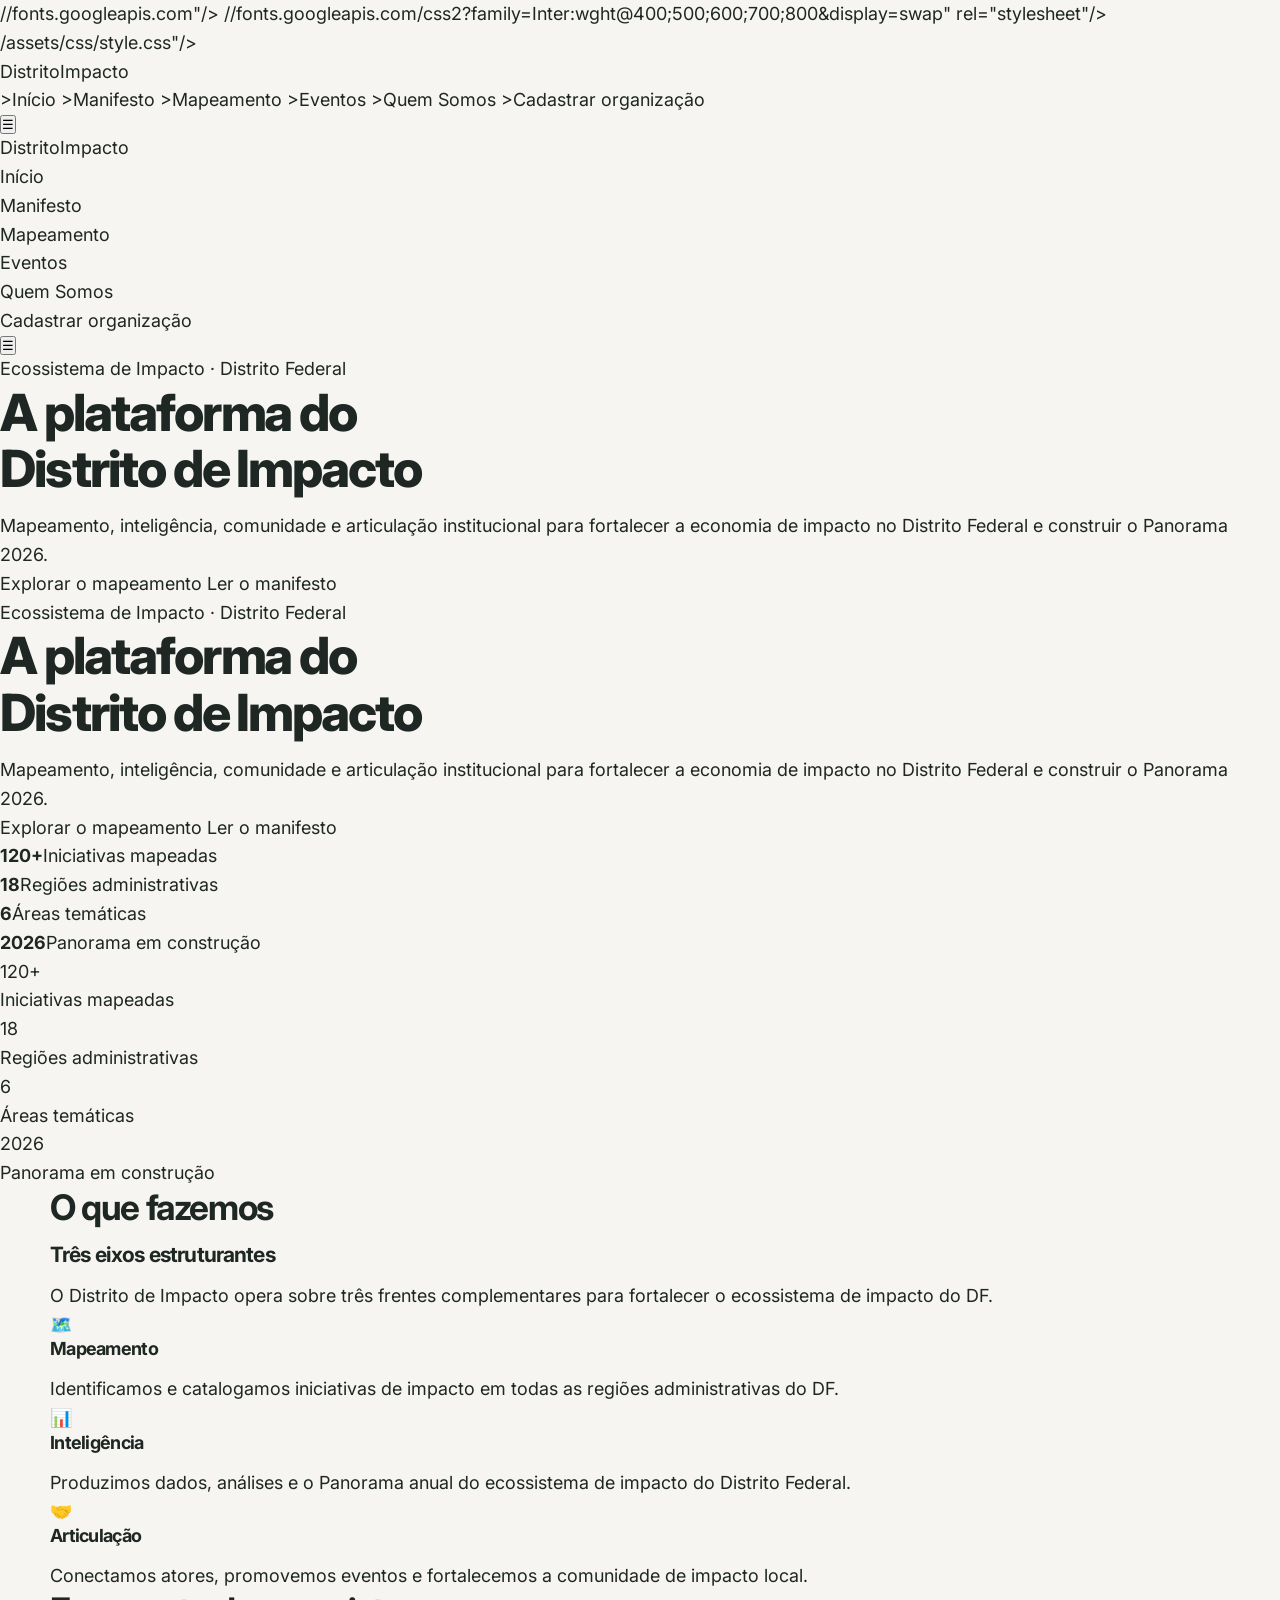
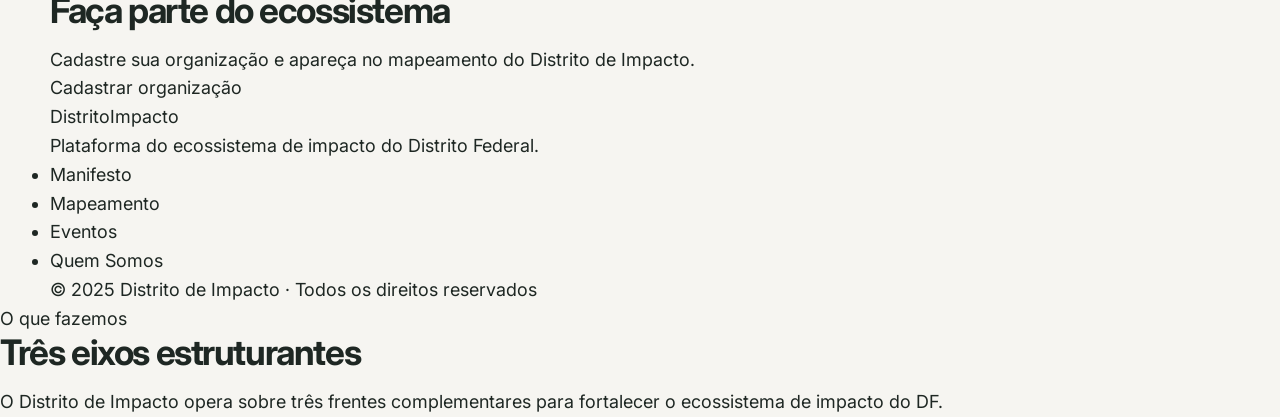
==== index.html @ 0bc85ea1 "Update index.html v2" ====
<meta name="viewport" content="width=device-width, initial-scale=1.0"/>
<title>Distrito de Impacto</title>
<meta name="description" content="Plataforma de articulação, inteligência e mobilização para a economia de impacto no Distrito Federal."/>
  //fonts.googleapis.com"/>
  //fonts.googleapis.com/css2?family=Inter:wght@400;500;600;700;800&display=swap" rel="stylesheet"/>
  /assets/css/style.css"/>
  <link rel="preconnect" href="https://fonts.googleapis.com"/>
  <link rel="preconnect" href="https://fonts.gstatic.com" crossorigin/>
  <link href="https://fonts.googleapis.com/css2?family=Inter:wght@400;500;600;700;800&display=swap" rel="stylesheet"/>
  <link rel="stylesheet" href="assets/css/style.css"/>
</head>
<body>

<nav>
  <a href="/" class="nav-logo">Distrito<span>Impacto</span></a>
  <ul class="nav-links">
    ><a href="/" class="active">Início</a></li>
    ><a href="/manifesto/">Manifesto</a></li>
    ><a href="/mapeamento/">Mapeamento</a></li>
    ><a href="/eventos/">Eventos</a></li>
    ><a href="/quem-somos/">Quem Somos</a></li>
    ><a href="/mapeamento/" class="nav-cta">Cadastrar organização</a></li>
  </ul>
  <button class="nav-menu-btn">☰</button>
</nav>
  <nav>
    <a href="/distrito-impacto-site/" class="nav-logo">Distrito<span>Impacto</span></a>
    <ul class="nav-links">
      <li><a href="/distrito-impacto-site/" class="active">Início</a></li>
      <li><a href="/distrito-impacto-site/manifesto/">Manifesto</a></li>
      <li><a href="/distrito-impacto-site/mapeamento/">Mapeamento</a></li>
      <li><a href="/distrito-impacto-site/eventos/">Eventos</a></li>
      <li><a href="/distrito-impacto-site/quem-somos/">Quem Somos</a></li>
      <li><a href="/distrito-impacto-site/mapeamento/" class="nav-cta">Cadastrar organização</a></li>
    </ul>
    <button class="nav-menu-btn">&#9776;</button>
  </nav>

<section class="hero">
  <div class="hero-inner">
    <span class="hero-tag">Ecossistema de Impacto · Distrito Federal</span>
    <h1>A plataforma do<br/><span>Distrito de Impacto</span></h1>
    <p>Mapeamento, inteligência, comunidade e articulação institucional para fortalecer a economia de impacto no Distrito Federal e construir o Panorama 2026.</p>
    <div class="hero-btns">
      <a href="/mapeamento/" class="btn-primary">Explorar o mapeamento</a>
      <a href="/manifesto/" class="btn-outline">Ler o manifesto</a>
  <section class="hero">
    <div class="hero-inner">
      <span class="hero-tag">Ecossistema de Impacto · Distrito Federal</span>
      <h1>A plataforma do<br/><span>Distrito de Impacto</span></h1>
      <p>Mapeamento, inteligência, comunidade e articulação institucional para fortalecer a economia de impacto no Distrito Federal e construir o Panorama 2026.</p>
      <div class="hero-ctas">
        <a href="/distrito-impacto-site/mapeamento/" class="btn-primary">Explorar o mapeamento</a>
        <a href="/distrito-impacto-site/manifesto/" class="btn-secondary">Ler o manifesto</a>
      </div>
      <div class="hero-stats">
        <div class="stat"><strong>120+</strong><span>Iniciativas mapeadas</span></div>
        <div class="stat"><strong>18</strong><span>Regiões administrativas</span></div>
        <div class="stat"><strong>6</strong><span>Áreas temáticas</span></div>
        <div class="stat"><strong>2026</strong><span>Panorama em construção</span></div>
      </div>
</div>
  </div>
</section>
  </section>

<div class="stats">
  <div class="stat-item">
    <div class="stat-num">120+</div>
    <div class="stat-label">Iniciativas mapeadas</div>
  </div>
  <div class="stat-item">
    <div class="stat-num">18</div>
    <div class="stat-label">Regiões administrativas</div>
  </div>
  <div class="stat-item">
    <div class="stat-num">6</div>
    <div class="stat-label">Áreas temáticas</div>
  </div>
  <div class="stat-item">
    <div class="stat-num">2026</div>
    <div class="stat-label">Panorama em construção</div>
  </div>
</div>
  <section class="sobre">
    <div class="container">
      <h2>O que fazemos</h2>
      <h3>Três eixos estruturantes</h3>
      <p>O Distrito de Impacto opera sobre três frentes complementares para fortalecer o ecossistema de impacto do DF.</p>
      <div class="cards">
        <div class="card">
          <div class="card-icon">🗺️</div>
          <h4>Mapeamento</h4>
          <p>Identificamos e catalogamos iniciativas de impacto em todas as regiões administrativas do DF.</p>
        </div>
        <div class="card">
          <div class="card-icon">📊</div>
          <h4>Inteligência</h4>
          <p>Produzimos dados, análises e o Panorama anual do ecossistema de impacto do Distrito Federal.</p>
        </div>
        <div class="card">
          <div class="card-icon">🤝</div>
          <h4>Articulação</h4>
          <p>Conectamos atores, promovemos eventos e fortalecemos a comunidade de impacto local.</p>
        </div>
      </div>
    </div>
  </section>

  <section class="cta-section">
    <div class="container">
      <h2>Faça parte do ecossistema</h2>
      <p>Cadastre sua organização e apareça no mapeamento do Distrito de Impacto.</p>
      <a href="/distrito-impacto-site/mapeamento/" class="btn-primary">Cadastrar organização</a>
    </div>
  </section>

  <footer>
    <div class="container">
      <div class="footer-logo">Distrito<span>Impacto</span></div>
      <p>Plataforma do ecossistema de impacto do Distrito Federal.</p>
      <ul class="footer-links">
        <li><a href="/distrito-impacto-site/manifesto/">Manifesto</a></li>
        <li><a href="/distrito-impacto-site/mapeamento/">Mapeamento</a></li>
        <li><a href="/distrito-impacto-site/eventos/">Eventos</a></li>
        <li><a href="/distrito-impacto-site/quem-somos/">Quem Somos</a></li>
      </ul>
      <p class="footer-copy">&copy; 2025 Distrito de Impacto · Todos os direitos reservados</p>
    </div>
  </footer>

<section style="background: var(--cinza-claro);">
  <div class="section-header">
    <div class="section-tag">O que fazemos</div>
    <h2 class="section-title">Três eixos estruturantes</h2>
    <p class="section-desc">O Distrito de Impacto opera sobre três frentes complementares para fortalecer o ecossistema de impacto do DF.</p>
  </div>
  <div class="eixos-grid">
    <div class="eixo-card">
  <script src="assets/js/main.js"></script>
</body>
</html>
---- assets/css/style.css ----
/* ============================================
   DISTRITO DE IMPACTO - CSS GLOBAL REVISADO
   Foco em UX, Responsividade e Design Robusto
   ============================================ */

:root {
  /* Escala Tipográfica (Fluida) */
  --text-xs: clamp(0.75rem, 0.7rem + 0.25vw, 0.875rem);
  --text-sm: clamp(0.875rem, 0.8rem + 0.35vw, 1rem);
  --text-base: clamp(1rem, 0.95rem + 0.25vw, 1.125rem);
  --text-lg: clamp(1.125rem, 1rem + 0.75vw, 1.5rem);
  --text-xl: clamp(1.5rem, 1.2rem + 1.25vw, 2.25rem);
  --text-2xl: clamp(2rem, 1.2rem + 2.5vw, 3.5rem);

  /* Bordas e Sombras */
  --radius-sm: .5rem;
  --radius-lg: 1rem;
  --radius-xl: 1.35rem;
  --radius-full: 999px;
  --shadow-sm: 0 8px 24px rgba(18,31,24,0.06);
  --shadow-md: 0 18px 54px rgba(18,31,24,0.10);

  /* Cores (Modo Claro) */
  --color-bg: #f6f5f1;
  --color-surface: #ffffff;
  --color-surface-2: #eef2ef;
  --color-border: #d9ddd8;
  --color-text: #1e2723;
  --color-text-muted: #61716a;
  --color-primary: #0d7a67;
  --color-primary-hover: #085a4d;
  --color-primary-soft: #d6ede6;
  --color-secondary: #173f69;
  --color-secondary-soft: #dce7f4;

  /* Aliases para compatibilidade legada */
  --verde: var(--color-primary);
  --verde-claro: var(--color-primary-soft);
  --branco: var(--color-surface);
  --preto: var(--color-text);
  --fonte: 'Inter', sans-serif;
}

[data-theme="dark"] {
  --color-bg: #121715;
  --color-surface: #171d1a;
  --color-surface-2: #1e2622;
  --color-border: #2f3934;
  --color-text: #eef4f0;
  --color-text-muted: #b5c1bb;
  --color-primary: #57c0aa;
  --color-primary-hover: #7fd5c4;
  --color-primary-soft: #1d302b;
  --color-secondary: #8cb4e3;
  --color-secondary-soft: #1a2740;
  --shadow-sm: 0 8px 24px rgba(0,0,0,0.24);
  --shadow-md: 0 18px 54px rgba(0,0,0,0.36);
}

/* Reset Base */
* { box-sizing: border-box; margin: 0; padding: 0; }
html { scroll-behavior: smooth; -webkit-text-size-adjust: 100%; }
body { min-height: 100vh; font-family: var(--fonte); font-size: var(--text-base); line-height: 1.6; background: var(--color-bg); color: var(--color-text); overflow-x: hidden; }

/* Layout */
.container { width: min(calc(100% - 2rem), 1180px); margin: 0 auto; }
img, video { max-width: 100%; height: auto; display: block; }
a { color: inherit; text-decoration: none; transition: 0.2s; }

/* Typography */
h1, h2, h3, h4 { letter-spacing: -0.04em; line-height: 1.1; margin-bottom: 1rem; }
h1 { font-size: var(--text-2xl); font-weight: 800; }
h2 { font-size: var(--text-xl); font-weight: 700; }

/* Components */
.btn, .ghost, .toggle { 
  display: inline-flex; align-items: center; justify-content: center;
  min-height: 44px; padding: 0.8rem 1.5rem; border-radius: var(--radius-full);
  font-weight: 600; cursor: pointer; border: 1px solid var(--color-border);
  transition: all 0.2s cubic-bezier(0.4, 0, 0.2, 1);
}
.btn { background: var(--color-primary); color: white; border-color: transparent; }
.btn:hover { background: var(--color-primary-hover); transform: translateY(-1px); box-shadow: var(--shadow-sm); }
.ghost { background: var(--color-surface); }
.ghost:hover { background: var(--color-surface-2); border-color: var(--color-primary); }

/* Form Elements */
input, select, textarea { 
  width: 100%; padding: 0.8rem 1rem; border-radius: var(--radius-sm);
  border: 1px solid var(--color-border); background: var(--color-surface);
  font-size: var(--text-sm); transition: 0.2s;
}
input:focus, select:focus, textarea:focus { 
  outline: none; border-color: var(--color-primary); 
  box-shadow: 0 0 0 3px var(--color-primary-soft);
}

/* Utils */
.section { padding: clamp(3rem, 8vw, 6rem) 0; }
.grid { display: grid; gap: 1.5rem; }

/* Responsive */
@media (max-width: 768px) {
  :root { --text-2xl: 2.25rem; --text-xl: 1.75rem; }
  .btn, .ghost { width: 100%; }
}
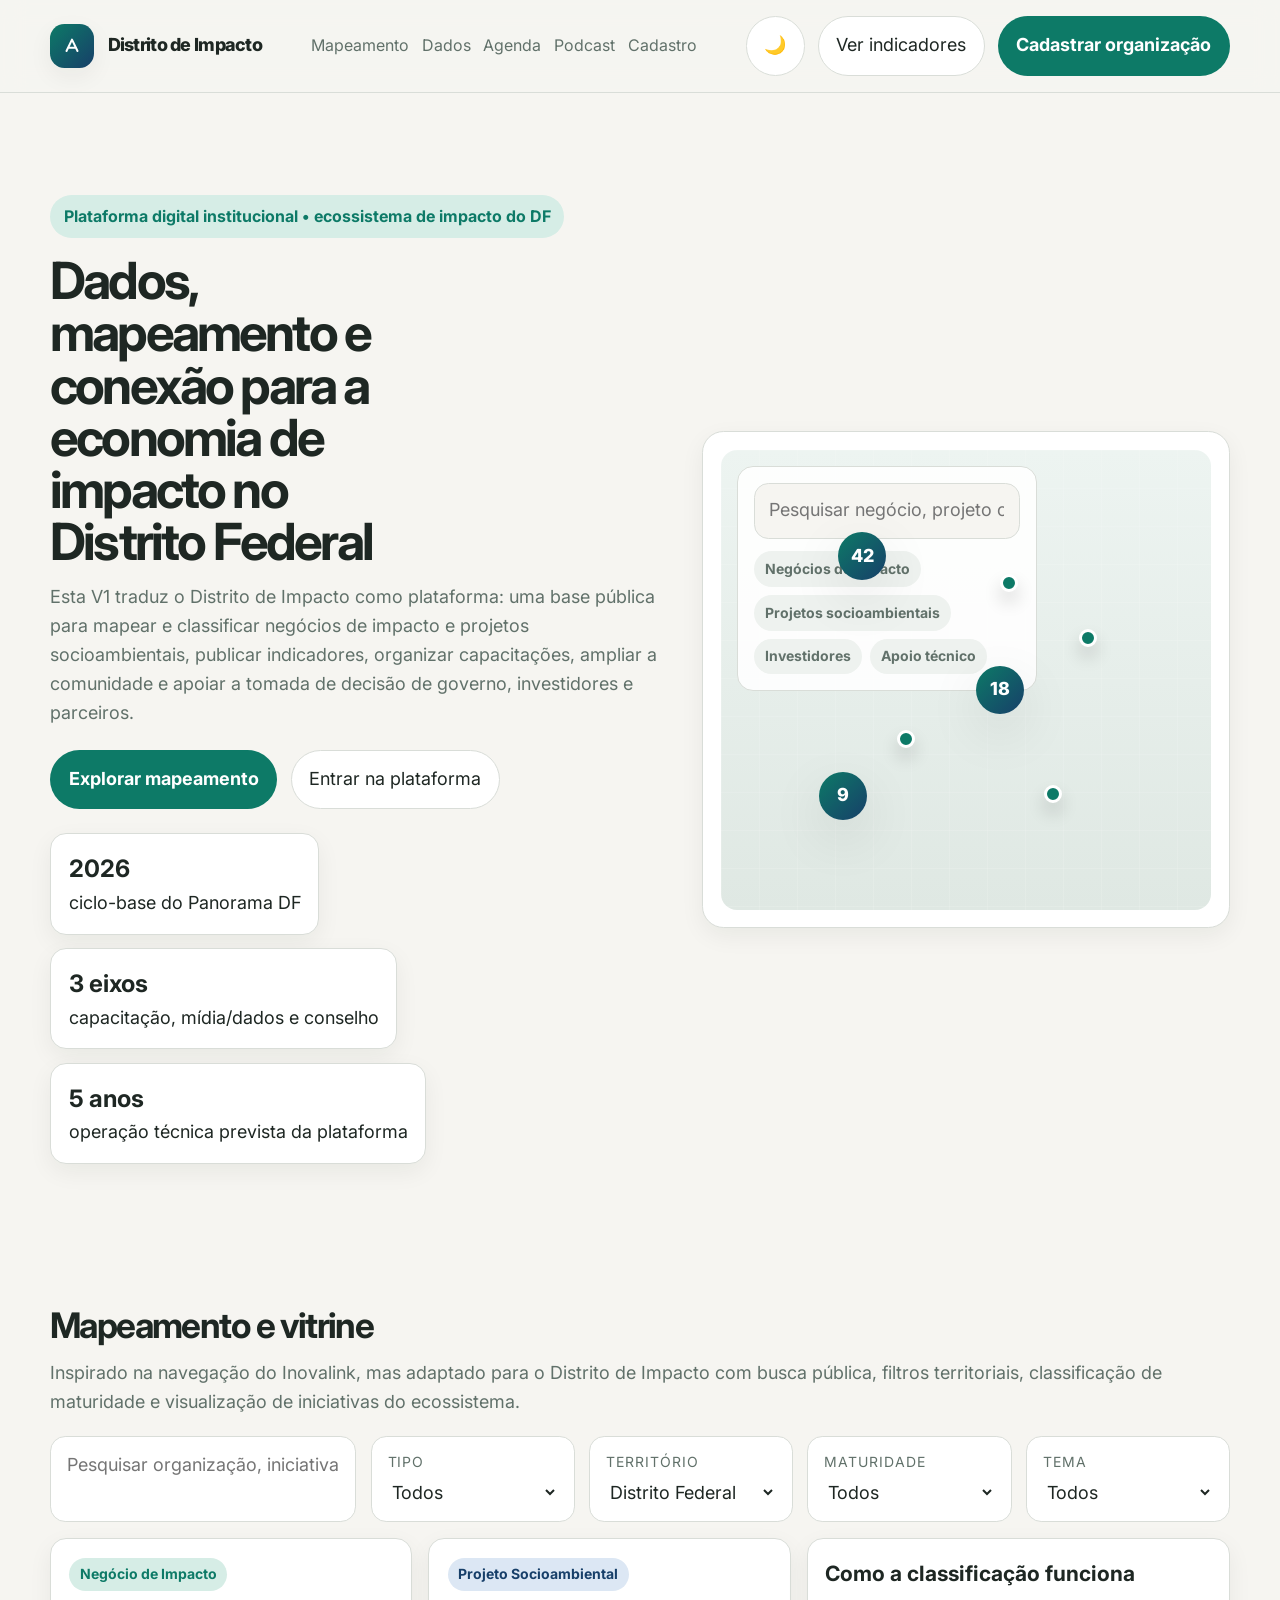
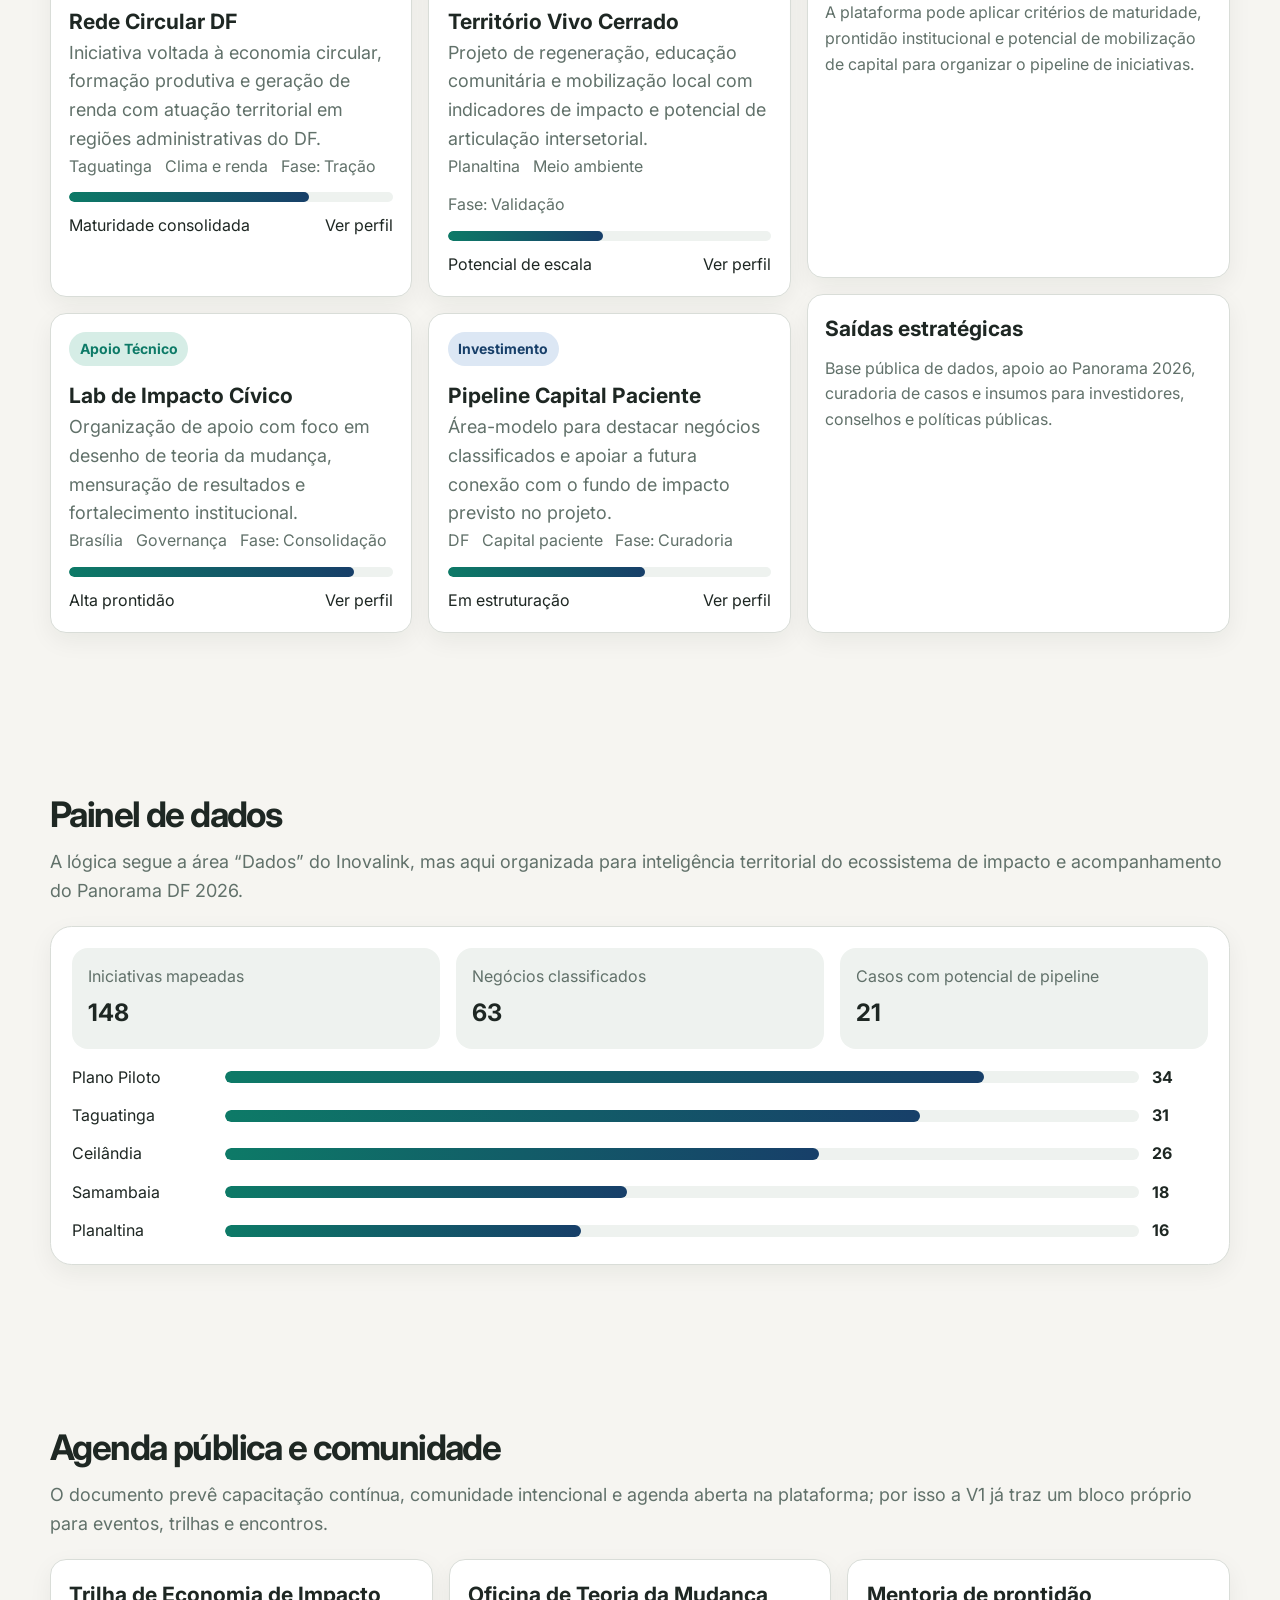
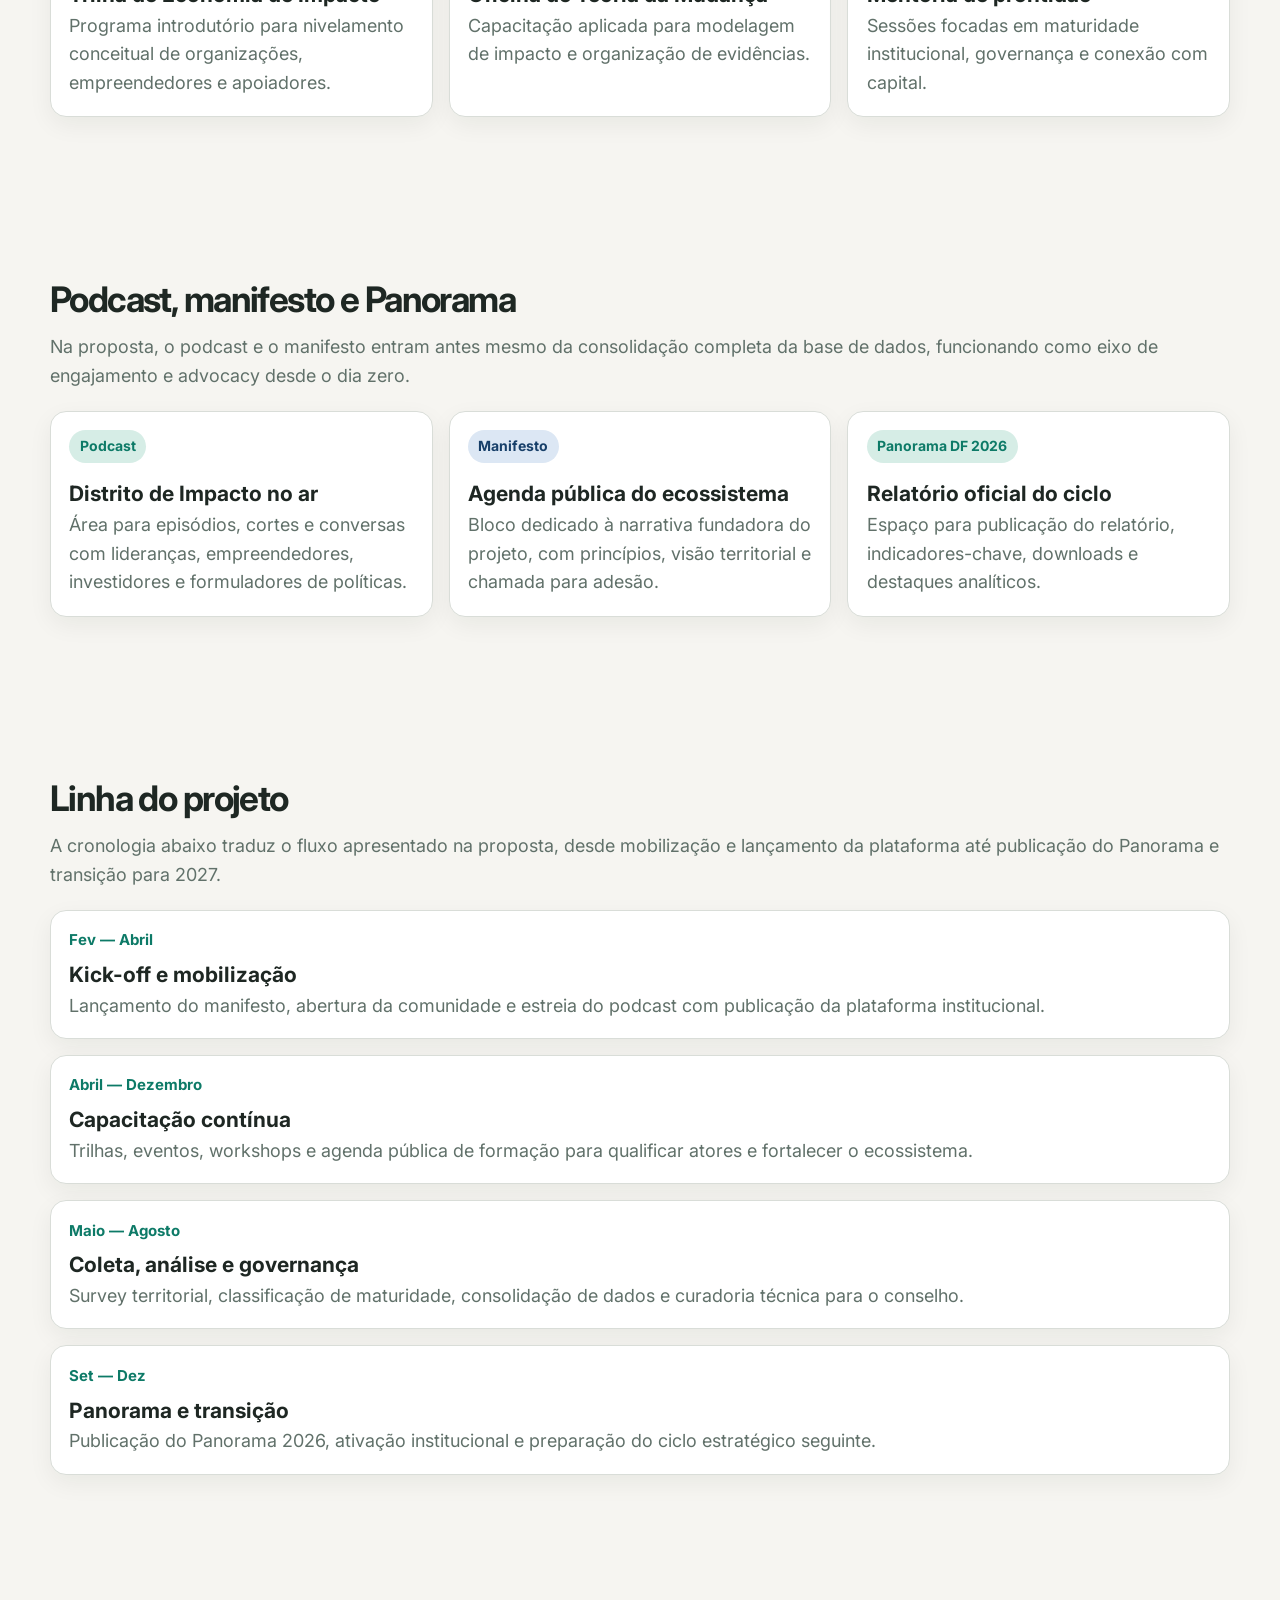
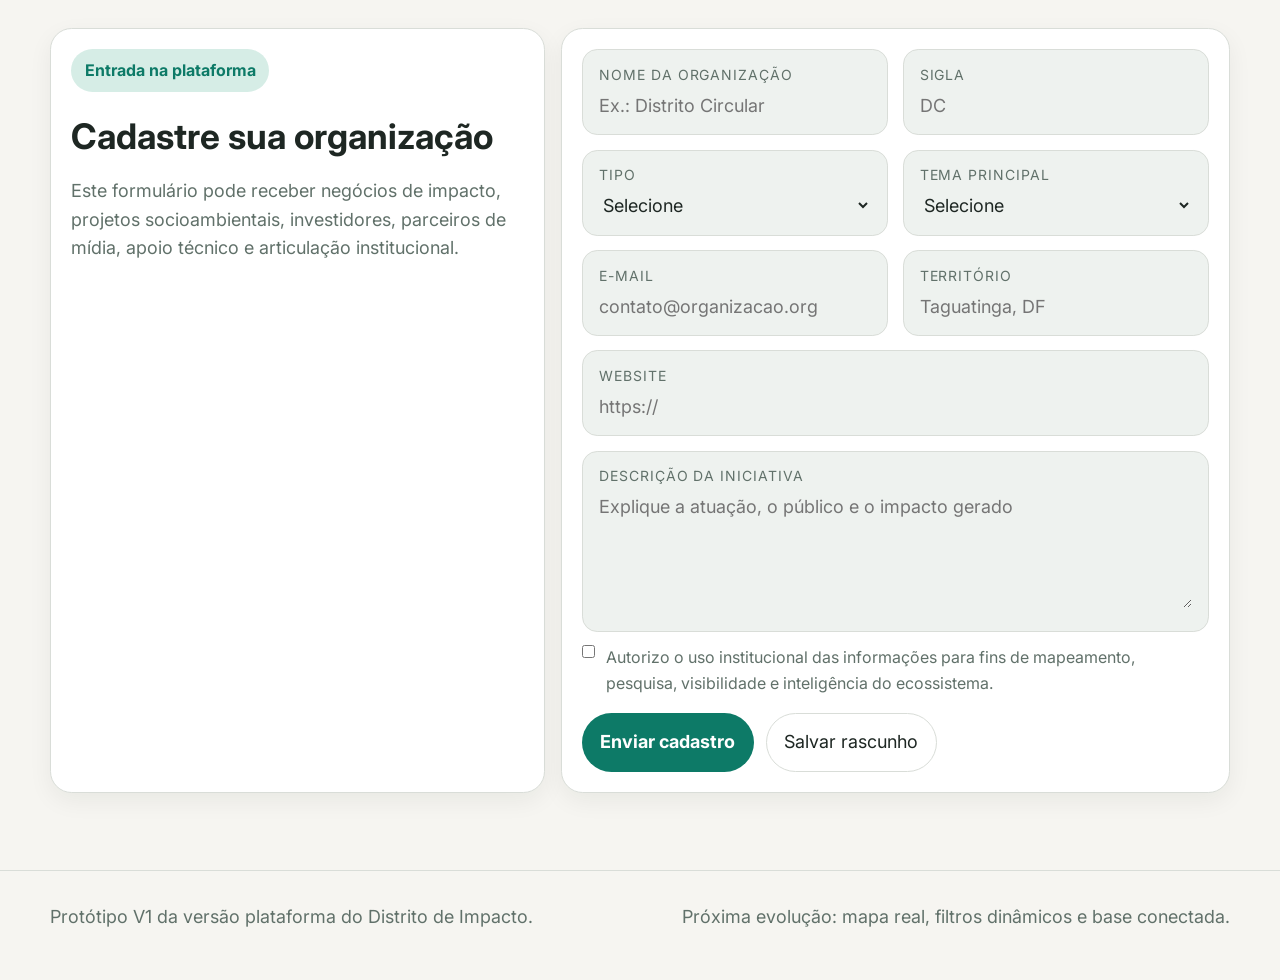
==== commit def172e3: "Restaurar design original (index.html)Update index.html" ====
--- a/index.html
+++ b/index.html
@@ -1,142 +1,28 @@
-<meta name="viewport" content="width=device-width, initial-scale=1.0"/>
-<title>Distrito de Impacto</title>
-<meta name="description" content="Plataforma de articulação, inteligência e mobilização para a economia de impacto no Distrito Federal."/>
-  //fonts.googleapis.com"/>
-  //fonts.googleapis.com/css2?family=Inter:wght@400;500;600;700;800&display=swap" rel="stylesheet"/>
-  /assets/css/style.css"/>
-  <link rel="preconnect" href="https://fonts.googleapis.com"/>
-  <link rel="preconnect" href="https://fonts.gstatic.com" crossorigin/>
-  <link href="https://fonts.googleapis.com/css2?family=Inter:wght@400;500;600;700;800&display=swap" rel="stylesheet"/>
-  <link rel="stylesheet" href="assets/css/style.css"/>
+<!DOCTYPE html>
+<html lang="pt-BR" data-theme="light">
+<head>
+  <meta charset="UTF-8" />
+  <meta name="viewport" content="width=device-width, initial-scale=1.0" />
+  <title>Distrito de Impacto — Plataforma</title>
+  <meta name="description" content="Plataforma digital do Distrito de Impacto para mapear, classificar e conectar negócios de impacto e projetos socioambientais do Distrito Federal." />
+  <link rel="preconnect" href="https://fonts.googleapis.com">
+  <link rel="preconnect" href="https://fonts.gstatic.com" crossorigin>
+  <link href="https://fonts.googleapis.com/css2?family=Inter:wght@400;500;600;700;800&display=swap" rel="stylesheet">
+  <style> :root { --text-xs: clamp(0.75rem, 0.7rem + 0.25vw, 0.875rem); --text-sm: clamp(0.875rem, 0.8rem + 0.35vw, 1rem); --text-base: clamp(1rem, 0.95rem + 0.25vw, 1.125rem); --text-lg: clamp(1.125rem, 1rem + 0.75vw, 1.5rem); --text-xl: clamp(1.5rem, 1.2rem + 1.25vw, 2.25rem); --text-2xl: clamp(2rem, 1.2rem + 2.5vw, 3.5rem); --radius-sm: .5rem; --radius-lg: 1rem; --radius-xl: 1.35rem; --radius-full: 999px; --color-bg: #f6f5f1; --color-surface: #ffffff; --color-surface-2: #eef2ef; --color-border: #d9ddd8; --color-text: #1e2723; --color-text-muted: #61716a; --color-primary: #0d7a67; --color-primary-hover: #085a4d; --color-primary-soft: #d6ede6; --color-secondary: #173f69; --color-secondary-soft: #dce7f4; --shadow-sm: 0 8px 24px rgba(18,31,24,0.06); --shadow-md: 0 18px 54px rgba(18,31,24,0.10); --content: 1180px; } [data-theme="dark"] { --color-bg: #121715; --color-surface: #171d1a; --color-surface-2: #1e2622; --color-border: #2f3934; --color-text: #eef4f0; --color-text-muted: #b5c1bb; --color-primary: #57c0aa; --color-primary-hover: #7fd5c4; --color-primary-soft: #1d302b; --color-secondary: #8cb4e3; --color-secondary-soft: #1a2740; --shadow-sm: 0 8px 24px rgba(0,0,0,0.24); --shadow-md: 0 18px 54px rgba(0,0,0,0.36); } * { box-sizing: border-box; margin: 0; padding: 0; } html { scroll-behavior: smooth; } body { min-height: 100vh; font-family: 'Inter', sans-serif; font-size: var(--text-base); line-height: 1.6; background: var(--color-bg); color: var(--color-text); } a { color: inherit; text-decoration: none; } button, input, select, textarea { font: inherit; color: inherit; } .container { width: min(calc(100% - 2rem), var(--content)); margin: 0 auto; } .skip-link { position:absolute; left:-9999px; top:0; } .skip-link:focus { left:1rem; top:1rem; z-index:1000; background:var(--color-surface); border:1px solid var(--color-border); border-radius:var(--radius-sm); padding:.75rem 1rem; } header { position:sticky; top:0; z-index:100; border-bottom:1px solid var(--color-border); backdrop-filter: blur(12px); background: color-mix(in srgb, var(--color-bg) 90%, transparent); } .nav { display:flex; align-items:center; justify-content:space-between; gap:1rem; padding:1rem 0; } .brand { display:flex; align-items:center; gap:.85rem; font-weight:800; letter-spacing:-0.04em; } .brand-mark { width:2.75rem; height:2.75rem; border-radius:.9rem; background:linear-gradient(135deg,var(--color-primary),var(--color-secondary)); display:grid; place-items:center; color:#fff; box-shadow:var(--shadow-sm); } .nav-links, .nav-actions { display:flex; align-items:center; gap:.8rem; } .nav-links a { color:var(--color-text-muted); font-size:var(--text-sm); } .btn, .ghost, .toggle { border:1px solid var(--color-border); min-height:44px; padding:.9rem 1.1rem; border-radius:var(--radius-full); cursor:pointer; } .btn { background:var(--color-primary); color:white; border-color:transparent; font-weight:700; } .ghost, .toggle { background:var(--color-surface); } .hero { padding: clamp(4rem, 8vw, 7rem) 0 3.5rem; } .hero-grid { display:grid; grid-template-columns: 1.08fr .92fr; gap:2rem; align-items:center; } .pill { display:inline-flex; align-items:center; gap:.5rem; background:var(--color-primary-soft); color:var(--color-primary); padding:.55rem .85rem; border-radius:999px; font-size:var(--text-sm); font-weight:700; margin-bottom:1rem; } h1 { font-size:var(--text-2xl); line-height:1.02; letter-spacing:-0.055em; max-width:12ch; margin-bottom:1rem; } .lead { color:var(--color-text-muted); max-width:62ch; margin-bottom:1.4rem; } .hero-actions, .stat-row { display:flex; flex-wrap:wrap; gap:.85rem; } .stat-row { margin-top:1.5rem; } .stat, .hero-panel, .panel, .card, .timeline-item { background:var(--color-surface); border:1px solid var(--color-border); box-shadow:var(--shadow-sm); } .stat { border-radius:var(--radius-lg); padding:1rem 1.1rem; min-width:150px; } .stat strong { display:block; font-size:var(--text-lg); } .hero-panel { border-radius:var(--radius-xl); padding:1.1rem; } .map-shell { min-height:460px; border-radius:1rem; overflow:hidden; position:relative; background: linear-gradient(180deg, #edf4f1, #dfe8e3); } [data-theme="dark"] .map-shell { background: linear-gradient(180deg, #1b221f, #131816); } .map-grid { position:absolute; inset:0; background-image: linear-gradient(rgba(255,255,255,.35) 1px, transparent 1px), linear-gradient(90deg, rgba(255,255,255,.35) 1px, transparent 1px); background-size:38px 38px; opacity:.38; } .map-sidebar { position:absolute; top:1rem; left:1rem; width:min(300px, calc(100% - 2rem)); background:color-mix(in srgb, var(--color-surface) 90%, transparent); border:1px solid var(--color-border); border-radius:1rem; padding:1rem; } .mini-input { width:100%; border:1px solid var(--color-border); background:var(--color-bg); padding:.8rem .9rem; border-radius:.9rem; margin-bottom:.75rem; } .filter-chip-row { display:flex; flex-wrap:wrap; gap:.5rem; } .chip { padding:.42rem .7rem; border-radius:999px; background:var(--color-surface-2); color:var(--color-text-muted); font-size:var(--text-xs); font-weight:700; } .marker { position:absolute; width:18px; height:18px; border-radius:999px; background:var(--color-primary); border:3px solid white; box-shadow:0 10px 18px rgba(0,0,0,.16); } .cluster { position:absolute; width:48px; height:48px; display:grid; place-items:center; border-radius:999px; color:white; font-weight:800; background:linear-gradient(135deg,var(--color-primary),var(--color-secondary)); box-shadow:var(--shadow-md); } section { padding: clamp(3rem, 6vw, 5.5rem) 0; } .section-head { display:flex; justify-content:space-between; gap:1rem; align-items:end; margin-bottom:1.25rem; } .section-head h2 { font-size:var(--text-xl); letter-spacing:-0.045em; margin-bottom:.35rem; } .section-head p, .card p, .timeline-item p { color:var(--color-text-muted); } .toolbar { display:grid; grid-template-columns: 1.5fr repeat(4, 1fr); gap:.9rem; margin-bottom:1rem; } .field, .search, .input-wrap { background:var(--color-surface); border:1px solid var(--color-border); border-radius:.95rem; padding:.85rem 1rem; } .field label, .input-wrap label { display:block; font-size:var(--text-xs); color:var(--color-text-muted); text-transform:uppercase; letter-spacing:.07em; margin-bottom:.35rem; } .field select, .search input, .input-wrap input, .input-wrap select, .input-wrap textarea { width:100%; background:transparent; border:0; outline:0; } .layout-grid { display:grid; grid-template-columns: 1.4fr .8fr; gap:1rem; } .cards { display:grid; grid-template-columns: repeat(2,1fr); gap:1rem; } .card { border-radius:var(--radius-lg); padding:1.15rem; } .tag { display:inline-flex; padding:.35rem .65rem; border-radius:999px; background:var(--color-primary-soft); color:var(--color-primary); font-size:var(--text-xs); font-weight:700; margin-bottom:.85rem; } .tag.alt { background:var(--color-secondary-soft); color:var(--color-secondary); } .meta { display:flex; flex-wrap:wrap; gap:.8rem; color:var(--color-text-muted); font-size:var(--text-sm); margin-bottom:.8rem; } .progress { height:10px; border-radius:999px; background:var(--color-surface-2); overflow:hidden; margin-bottom:.7rem; } .progress > span, .bar-fill { display:block; height:100%; border-radius:999px; background:linear-gradient(90deg,var(--color-primary),var(--color-secondary)); } .card-actions { display:flex; justify-content:space-between; gap:.75rem; font-size:var(--text-sm); } .side-stack, .timeline { display:grid; gap:1rem; } .side-card, .timeline-item { background:var(--color-surface); border:1px solid var(--color-border); border-radius:var(--radius-lg); padding:1.1rem; box-shadow:var(--shadow-sm); } .kpis { display:grid; grid-template-columns: repeat(3,1fr); gap:1rem; margin-bottom:1rem; } .kpi { background:var(--color-surface-2); border-radius:var(--radius-lg); padding:1rem; } .kpi span { display:block; color:var(--color-text-muted); font-size:var(--text-sm); margin-bottom:.3rem; } .kpi strong { font-size:var(--text-lg); } .bars { display:grid; gap:.8rem; } .bar-row { display:grid; grid-template-columns: 140px 1fr 56px; gap:.8rem; align-items:center; font-size:var(--text-sm); } .bar-track { height:12px; background:var(--color-surface-2); border-radius:999px; overflow:hidden; } .content-grid { display:grid; grid-template-columns: repeat(3,1fr); gap:1rem; } .form-wrap { display:grid; grid-template-columns: .85fr 1.15fr; gap:1rem; } .form-grid { display:grid; grid-template-columns: repeat(2,1fr); gap:.9rem; } .input-wrap { background:var(--color-surface-2); } .input-wrap.full { grid-column:1 / -1; } .check { display:flex; align-items:flex-start; gap:.7rem; margin-top:.85rem; color:var(--color-text-muted); font-size:var(--text-sm); } footer { border-top:1px solid var(--color-border); padding:2rem 0 3rem; color:var(--color-text-muted); } .footer-row { display:flex; justify-content:space-between; gap:1rem; flex-wrap:wrap; } @media (max-width: 1080px) { .hero-grid, .layout-grid, .form-wrap, .content-grid { grid-template-columns:1fr; } .toolbar { grid-template-columns: 1fr 1fr; } } @media (max-width: 760px) { .nav-links { display:none; } .nav, .section-head, .footer-row { flex-direction:column; align-items:stretch; } .hero-actions, .stat-row, .nav-actions { width:100%; } .btn, .ghost, .toggle { width:100%; text-align:center; } .cards, .form-grid, .kpis, .toolbar { grid-template-columns:1fr; } .bar-row { grid-template-columns: 96px 1fr 44px; } h1 { max-width:13ch; } } </style>
 </head>
 <body>
-
-<nav>
-  <a href="/" class="nav-logo">Distrito<span>Impacto</span></a>
-  <ul class="nav-links">
-    ><a href="/" class="active">Início</a></li>
-    ><a href="/manifesto/">Manifesto</a></li>
-    ><a href="/mapeamento/">Mapeamento</a></li>
-    ><a href="/eventos/">Eventos</a></li>
-    ><a href="/quem-somos/">Quem Somos</a></li>
-    ><a href="/mapeamento/" class="nav-cta">Cadastrar organização</a></li>
-  </ul>
-  <button class="nav-menu-btn">☰</button>
-</nav>
-  <nav>
-    <a href="/distrito-impacto-site/" class="nav-logo">Distrito<span>Impacto</span></a>
-    <ul class="nav-links">
-      <li><a href="/distrito-impacto-site/" class="active">Início</a></li>
-      <li><a href="/distrito-impacto-site/manifesto/">Manifesto</a></li>
-      <li><a href="/distrito-impacto-site/mapeamento/">Mapeamento</a></li>
-      <li><a href="/distrito-impacto-site/eventos/">Eventos</a></li>
-      <li><a href="/distrito-impacto-site/quem-somos/">Quem Somos</a></li>
-      <li><a href="/distrito-impacto-site/mapeamento/" class="nav-cta">Cadastrar organização</a></li>
-    </ul>
-    <button class="nav-menu-btn">&#9776;</button>
-  </nav>
-
-<section class="hero">
-  <div class="hero-inner">
-    <span class="hero-tag">Ecossistema de Impacto · Distrito Federal</span>
-    <h1>A plataforma do<br/><span>Distrito de Impacto</span></h1>
-    <p>Mapeamento, inteligência, comunidade e articulação institucional para fortalecer a economia de impacto no Distrito Federal e construir o Panorama 2026.</p>
-    <div class="hero-btns">
-      <a href="/mapeamento/" class="btn-primary">Explorar o mapeamento</a>
-      <a href="/manifesto/" class="btn-outline">Ler o manifesto</a>
-  <section class="hero">
-    <div class="hero-inner">
-      <span class="hero-tag">Ecossistema de Impacto · Distrito Federal</span>
-      <h1>A plataforma do<br/><span>Distrito de Impacto</span></h1>
-      <p>Mapeamento, inteligência, comunidade e articulação institucional para fortalecer a economia de impacto no Distrito Federal e construir o Panorama 2026.</p>
-      <div class="hero-ctas">
-        <a href="/distrito-impacto-site/mapeamento/" class="btn-primary">Explorar o mapeamento</a>
-        <a href="/distrito-impacto-site/manifesto/" class="btn-secondary">Ler o manifesto</a>
-      </div>
-      <div class="hero-stats">
-        <div class="stat"><strong>120+</strong><span>Iniciativas mapeadas</span></div>
-        <div class="stat"><strong>18</strong><span>Regiões administrativas</span></div>
-        <div class="stat"><strong>6</strong><span>Áreas temáticas</span></div>
-        <div class="stat"><strong>2026</strong><span>Panorama em construção</span></div>
-      </div>
-</div>
-  </div>
-</section>
-  </section>
-
-<div class="stats">
-  <div class="stat-item">
-    <div class="stat-num">120+</div>
-    <div class="stat-label">Iniciativas mapeadas</div>
-  </div>
-  <div class="stat-item">
-    <div class="stat-num">18</div>
-    <div class="stat-label">Regiões administrativas</div>
-  </div>
-  <div class="stat-item">
-    <div class="stat-num">6</div>
-    <div class="stat-label">Áreas temáticas</div>
-  </div>
-  <div class="stat-item">
-    <div class="stat-num">2026</div>
-    <div class="stat-label">Panorama em construção</div>
-  </div>
-</div>
-  <section class="sobre">
-    <div class="container">
-      <h2>O que fazemos</h2>
-      <h3>Três eixos estruturantes</h3>
-      <p>O Distrito de Impacto opera sobre três frentes complementares para fortalecer o ecossistema de impacto do DF.</p>
-      <div class="cards">
-        <div class="card">
-          <div class="card-icon">🗺️</div>
-          <h4>Mapeamento</h4>
-          <p>Identificamos e catalogamos iniciativas de impacto em todas as regiões administrativas do DF.</p>
-        </div>
-        <div class="card">
-          <div class="card-icon">📊</div>
-          <h4>Inteligência</h4>
-          <p>Produzimos dados, análises e o Panorama anual do ecossistema de impacto do Distrito Federal.</p>
-        </div>
-        <div class="card">
-          <div class="card-icon">🤝</div>
-          <h4>Articulação</h4>
-          <p>Conectamos atores, promovemos eventos e fortalecemos a comunidade de impacto local.</p>
-        </div>
-      </div>
-    </div>
-  </section>
-
-  <section class="cta-section">
-    <div class="container">
-      <h2>Faça parte do ecossistema</h2>
-      <p>Cadastre sua organização e apareça no mapeamento do Distrito de Impacto.</p>
-      <a href="/distrito-impacto-site/mapeamento/" class="btn-primary">Cadastrar organização</a>
-    </div>
-  </section>
-
-  <footer>
-    <div class="container">
-      <div class="footer-logo">Distrito<span>Impacto</span></div>
-      <p>Plataforma do ecossistema de impacto do Distrito Federal.</p>
-      <ul class="footer-links">
-        <li><a href="/distrito-impacto-site/manifesto/">Manifesto</a></li>
-        <li><a href="/distrito-impacto-site/mapeamento/">Mapeamento</a></li>
-        <li><a href="/distrito-impacto-site/eventos/">Eventos</a></li>
-        <li><a href="/distrito-impacto-site/quem-somos/">Quem Somos</a></li>
-      </ul>
-      <p class="footer-copy">&copy; 2025 Distrito de Impacto · Todos os direitos reservados</p>
-    </div>
-  </footer>
-
-<section style="background: var(--cinza-claro);">
-  <div class="section-header">
-    <div class="section-tag">O que fazemos</div>
-    <h2 class="section-title">Três eixos estruturantes</h2>
-    <p class="section-desc">O Distrito de Impacto opera sobre três frentes complementares para fortalecer o ecossistema de impacto do DF.</p>
-  </div>
-  <div class="eixos-grid">
-    <div class="eixo-card">
-  <script src="assets/js/main.js"></script>
+<a href="#conteudo" class="skip-link">Pular para o conteúdo</a>
+<header><div class="container nav"><a class="brand" href="#inicio" aria-label="Distrito de Impacto"><span class="brand-mark" aria-hidden="true"><svg width="22" height="22" viewBox="0 0 24 24" fill="none"><path d="M6 17.5L12 5l6 12.5" stroke="currentColor" stroke-width="2.2" stroke-linecap="round" stroke-linejoin="round"/><path d="M9 14h6" stroke="currentColor" stroke-width="2.2" stroke-linecap="round"/></svg></span><span>Distrito de Impacto</span></a><nav class="nav-links" aria-label="Navegação principal"><a href="#mapeamento">Mapeamento</a><a href="#dados">Dados</a><a href="#agenda">Agenda</a><a href="#podcast">Podcast</a><a href="#cadastro">Cadastro</a></nav><div class="nav-actions"><button class="toggle" data-theme-toggle aria-label="Alternar tema">🌙</button><a class="ghost" href="#dados">Ver indicadores</a><a class="btn" href="#cadastro">Cadastrar organização</a></div></div></header>
+<main id="conteudo">
+<section class="hero" id="inicio"><div class="container hero-grid"><div><span class="pill">Plataforma digital institucional • ecossistema de impacto do DF</span><h1>Dados, mapeamento e conexão para a economia de impacto no Distrito Federal</h1><p class="lead">Esta V1 traduz o Distrito de Impacto como plataforma: uma base pública para mapear e classificar negócios de impacto e projetos socioambientais, publicar indicadores, organizar capacitações, ampliar a comunidade e apoiar a tomada de decisão de governo, investidores e parceiros.</p><div class="hero-actions"><a class="btn" href="#mapeamento">Explorar mapeamento</a><a class="ghost" href="#cadastro">Entrar na plataforma</a></div><div class="stat-row"><div class="stat"><strong>2026</strong><span>ciclo-base do Panorama DF</span></div><div class="stat"><strong>3 eixos</strong><span>capacitação, mídia/dados e conselho</span></div><div class="stat"><strong>5 anos</strong><span>operação técnica prevista da plataforma</span></div></div></div><div class="hero-panel"><div class="map-shell" aria-label="Mapa ilustrativo do ecossistema de impacto"><div class="map-grid"></div><div class="map-sidebar"><input class="mini-input" type="text" placeholder="Pesquisar negócio, projeto ou organização" /><div class="filter-chip-row"><span class="chip">Negócios de impacto</span><span class="chip">Projetos socioambientais</span><span class="chip">Investidores</span><span class="chip">Apoio técnico</span></div></div><span class="cluster" style="top:18%; left:24%;">42</span><span class="marker" style="top:27%; left:57%;"></span><span class="cluster" style="top:47%; left:52%;">18</span><span class="marker" style="top:61%; left:36%;"></span><span class="marker" style="top:39%; left:73%;"></span><span class="cluster" style="top:70%; left:20%;">9</span><span class="marker" style="top:73%; left:66%;"></span></div></div></div></section>
+<section id="mapeamento"><div class="container"><div class="section-head"><div><h2>Mapeamento e vitrine</h2><p>Inspirado na navegação do Inovalink, mas adaptado para o Distrito de Impacto com busca pública, filtros territoriais, classificação de maturidade e visualização de iniciativas do ecossistema.</p></div></div><div class="toolbar"><div class="search"><input type="text" placeholder="Pesquisar organização, iniciativa ou palavra-chave" /></div><div class="field"><label>Tipo</label><select><option>Todos</option><option>Negócio de Impacto</option><option>Projeto Socioambiental</option><option>Investidor</option><option>Parceiro</option></select></div><div class="field"><label>Território</label><select><option>Distrito Federal</option><option>Plano Piloto</option><option>Taguatinga</option><option>Ceilândia</option><option>Samambaia</option></select></div><div class="field"><label>Maturidade</label><select><option>Todos</option><option>Ideação</option><option>Validação</option><option>Tração</option><option>Escala</option></select></div><div class="field"><label>Tema</label><select><option>Todos</option><option>Educação</option><option>Clima</option><option>Periferias</option><option>Renda</option></select></div></div><div class="layout-grid"><div class="cards"><article class="card"><span class="tag">Negócio de Impacto</span><h3>Rede Circular DF</h3><p>Iniciativa voltada à economia circular, formação produtiva e geração de renda com atuação territorial em regiões administrativas do DF.</p><div class="meta"><span>Taguatinga</span><span>Clima e renda</span><span>Fase: Tração</span></div><div class="progress"><span style="width:74%"></span></div><div class="card-actions"><span>Maturidade consolidada</span><a href="#">Ver perfil</a></div></article><article class="card"><span class="tag alt">Projeto Socioambiental</span><h3>Território Vivo Cerrado</h3><p>Projeto de regeneração, educação comunitária e mobilização local com indicadores de impacto e potencial de articulação intersetorial.</p><div class="meta"><span>Planaltina</span><span>Meio ambiente</span><span>Fase: Validação</span></div><div class="progress"><span style="width:48%"></span></div><div class="card-actions"><span>Potencial de escala</span><a href="#">Ver perfil</a></div></article><article class="card"><span class="tag">Apoio Técnico</span><h3>Lab de Impacto Cívico</h3><p>Organização de apoio com foco em desenho de teoria da mudança, mensuração de resultados e fortalecimento institucional.</p><div class="meta"><span>Brasília</span><span>Governança</span><span>Fase: Consolidação</span></div><div class="progress"><span style="width:88%"></span></div><div class="card-actions"><span>Alta prontidão</span><a href="#">Ver perfil</a></div></article><article class="card"><span class="tag alt">Investimento</span><h3>Pipeline Capital Paciente</h3><p>Área-modelo para destacar negócios classificados e apoiar a futura conexão com o fundo de impacto previsto no projeto.</p><div class="meta"><span>DF</span><span>Capital paciente</span><span>Fase: Curadoria</span></div><div class="progress"><span style="width:61%"></span></div><div class="card-actions"><span>Em estruturação</span><a href="#">Ver perfil</a></div></article></div><aside class="side-stack"><div class="side-card"><h3 style="margin-bottom:.6rem;">Como a classificação funciona</h3><p style="color:var(--color-text-muted); font-size:var(--text-sm);">A plataforma pode aplicar critérios de maturidade, prontidão institucional e potencial de mobilização de capital para organizar o pipeline de iniciativas.</p></div><div class="side-card"><h3 style="margin-bottom:.6rem;">Saídas estratégicas</h3><p style="color:var(--color-text-muted); font-size:var(--text-sm);">Base pública de dados, apoio ao Panorama 2026, curadoria de casos e insumos para investidores, conselhos e políticas públicas.</p></div></aside></div></div></section>
+<section id="dados"><div class="container"><div class="section-head"><div><h2>Painel de dados</h2><p>A lógica segue a área “Dados” do Inovalink, mas aqui organizada para inteligência territorial do ecossistema de impacto e acompanhamento do Panorama DF 2026.</p></div></div><div class="panel" style="border-radius:var(--radius-xl); padding:1.3rem;"><div class="kpis"><div class="kpi"><span>Iniciativas mapeadas</span><strong>148</strong></div><div class="kpi"><span>Negócios classificados</span><strong>63</strong></div><div class="kpi"><span>Casos com potencial de pipeline</span><strong>21</strong></div></div><div class="bars"><div class="bar-row"><span>Plano Piloto</span><div class="bar-track"><div class="bar-fill" style="width:83%"></div></div><strong>34</strong></div><div class="bar-row"><span>Taguatinga</span><div class="bar-track"><div class="bar-fill" style="width:76%"></div></div><strong>31</strong></div><div class="bar-row"><span>Ceilândia</span><div class="bar-track"><div class="bar-fill" style="width:65%"></div></div><strong>26</strong></div><div class="bar-row"><span>Samambaia</span><div class="bar-track"><div class="bar-fill" style="width:44%"></div></div><strong>18</strong></div><div class="bar-row"><span>Planaltina</span><div class="bar-track"><div class="bar-fill" style="width:39%"></div></div><strong>16</strong></div></div></div></div></section>
+<section id="agenda"><div class="container"><div class="section-head"><div><h2>Agenda pública e comunidade</h2><p>O documento prevê capacitação contínua, comunidade intencional e agenda aberta na plataforma; por isso a V1 já traz um bloco próprio para eventos, trilhas e encontros.</p></div></div><div class="content-grid"><article class="card"><h3>Trilha de Economia de Impacto</h3><p>Programa introdutório para nivelamento conceitual de organizações, empreendedores e apoiadores.</p></article><article class="card"><h3>Oficina de Teoria da Mudança</h3><p>Capacitação aplicada para modelagem de impacto e organização de evidências.</p></article><article class="card"><h3>Mentoria de prontidão</h3><p>Sessões focadas em maturidade institucional, governança e conexão com capital.</p></article></div></div></section>
+<section id="podcast"><div class="container"><div class="section-head"><div><h2>Podcast, manifesto e Panorama</h2><p>Na proposta, o podcast e o manifesto entram antes mesmo da consolidação completa da base de dados, funcionando como eixo de engajamento e advocacy desde o dia zero.</p></div></div><div class="content-grid"><article class="card"><span class="tag">Podcast</span><h3>Distrito de Impacto no ar</h3><p>Área para episódios, cortes e conversas com lideranças, empreendedores, investidores e formuladores de políticas.</p></article><article class="card"><span class="tag alt">Manifesto</span><h3>Agenda pública do ecossistema</h3><p>Bloco dedicado à narrativa fundadora do projeto, com princípios, visão territorial e chamada para adesão.</p></article><article class="card"><span class="tag">Panorama DF 2026</span><h3>Relatório oficial do ciclo</h3><p>Espaço para publicação do relatório, indicadores-chave, downloads e destaques analíticos.</p></article></div></div></section>
+<section><div class="container"><div class="section-head"><div><h2>Linha do projeto</h2><p>A cronologia abaixo traduz o fluxo apresentado na proposta, desde mobilização e lançamento da plataforma até publicação do Panorama e transição para 2027.</p></div></div><div class="timeline"><div class="timeline-item"><small style="display:block; color:var(--color-primary); font-weight:700; margin-bottom:.35rem;">Fev — Abril</small><h3>Kick-off e mobilização</h3><p>Lançamento do manifesto, abertura da comunidade e estreia do podcast com publicação da plataforma institucional.</p></div><div class="timeline-item"><small style="display:block; color:var(--color-primary); font-weight:700; margin-bottom:.35rem;">Abril — Dezembro</small><h3>Capacitação contínua</h3><p>Trilhas, eventos, workshops e agenda pública de formação para qualificar atores e fortalecer o ecossistema.</p></div><div class="timeline-item"><small style="display:block; color:var(--color-primary); font-weight:700; margin-bottom:.35rem;">Maio — Agosto</small><h3>Coleta, análise e governança</h3><p>Survey territorial, classificação de maturidade, consolidação de dados e curadoria técnica para o conselho.</p></div><div class="timeline-item"><small style="display:block; color:var(--color-primary); font-weight:700; margin-bottom:.35rem;">Set — Dez</small><h3>Panorama e transição</h3><p>Publicação do Panorama 2026, ativação institucional e preparação do ciclo estratégico seguinte.</p></div></div></div></section>
+<section id="cadastro"><div class="container form-wrap"><div class="panel" style="border-radius:var(--radius-xl); padding:1.25rem;"><span class="pill">Entrada na plataforma</span><h2 style="font-size:var(--text-xl); margin-bottom:.75rem;">Cadastre sua organização</h2><p style="color:var(--color-text-muted);">Este formulário pode receber negócios de impacto, projetos socioambientais, investidores, parceiros de mídia, apoio técnico e articulação institucional.</p></div><form class="panel" style="border-radius:var(--radius-xl); padding:1.25rem;"><div class="form-grid"><div class="input-wrap"><label for="org">Nome da organização</label><input id="org" type="text" placeholder="Ex.: Distrito Circular"></div><div class="input-wrap"><label for="sigla">Sigla</label><input id="sigla" type="text" placeholder="DC"></div><div class="input-wrap"><label for="tipo">Tipo</label><select id="tipo"><option>Selecione</option><option>Negócio de Impacto</option><option>Projeto Socioambiental</option><option>Investidor</option><option>Parceiro Institucional</option></select></div><div class="input-wrap"><label for="tema">Tema principal</label><select id="tema"><option>Selecione</option><option>Clima</option><option>Educação</option><option>Emprego e renda</option><option>Direitos</option></select></div><div class="input-wrap"><label for="email">E-mail</label><input id="email" type="email" placeholder="contato@organizacao.org"></div><div class="input-wrap"><label for="territorio">Território</label><input id="territorio" type="text" placeholder="Taguatinga, DF"></div><div class="input-wrap full"><label for="site">Website</label><input id="site" type="url" placeholder="https://"></div><div class="input-wrap full"><label for="desc">Descrição da iniciativa</label><textarea id="desc" rows="4" placeholder="Explique a atuação, o público e o impacto gerado"></textarea></div></div><label class="check"><input type="checkbox"> <span>Autorizo o uso institucional das informações para fins de mapeamento, pesquisa, visibilidade e inteligência do ecossistema.</span></label><div style="display:flex; gap:.75rem; flex-wrap:wrap; margin-top:1rem;"><button type="submit" class="btn">Enviar cadastro</button><button type="button" class="ghost">Salvar rascunho</button></div></form></div></section>
+</main>
+<footer><div class="container footer-row"><p>Protótipo V1 da versão plataforma do Distrito de Impacto.</p><p>Próxima evolução: mapa real, filtros dinâmicos e base conectada.</p></div></footer>
+<script>(() => { const root = document.documentElement; const toggle = document.querySelector('[data-theme-toggle]'); let theme = window.matchMedia('(prefers-color-scheme: dark)').matches ? 'dark' : 'light'; root.setAttribute('data-theme', theme); if (toggle) toggle.textContent = theme === 'dark' ? '☀️' : '🌙'; toggle?.addEventListener('click', () => { theme = theme === 'dark' ? 'light' : 'dark'; root.setAttribute('data-theme', theme); toggle.textContent = theme === 'dark' ? '☀️' : '🌙'; }); document.querySelector('form')?.addEventListener('submit', (e) => { e.preventDefault(); alert('Cadastro de demonstração enviado. Posso transformar esta V1 em uma versão conectada a banco de dados real.'); }); })();</script>
 </body>
 </html>
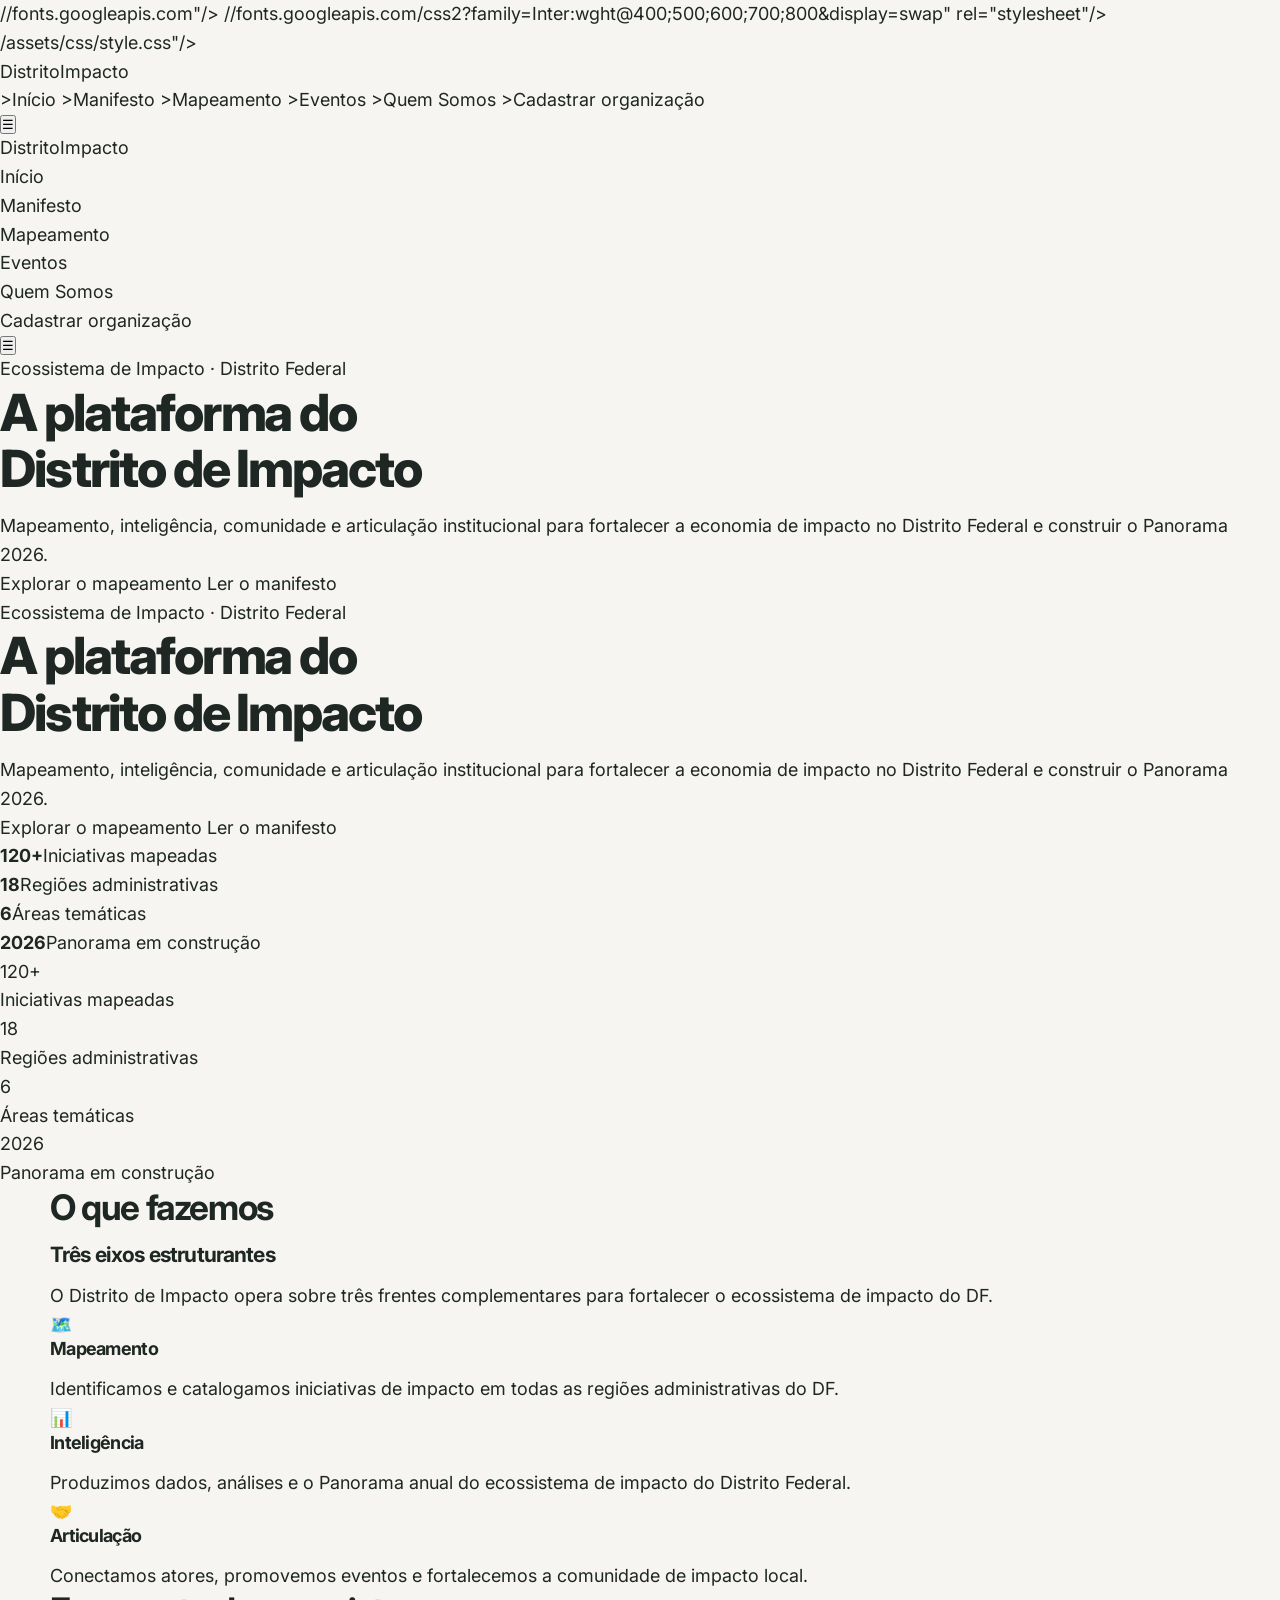
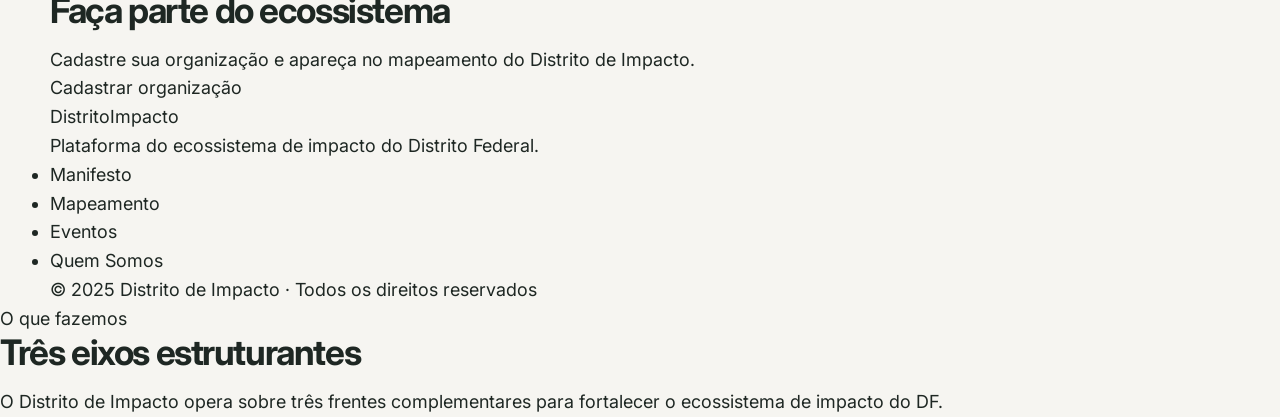
==== commit 74363291: "Update index.html" ====
--- a/index.html
+++ b/index.html
@@ -1,28 +1,142 @@
-<!DOCTYPE html>
-<html lang="pt-BR" data-theme="light">
-<head>
-  <meta charset="UTF-8" />
-  <meta name="viewport" content="width=device-width, initial-scale=1.0" />
-  <title>Distrito de Impacto — Plataforma</title>
-  <meta name="description" content="Plataforma digital do Distrito de Impacto para mapear, classificar e conectar negócios de impacto e projetos socioambientais do Distrito Federal." />
-  <link rel="preconnect" href="https://fonts.googleapis.com">
-  <link rel="preconnect" href="https://fonts.gstatic.com" crossorigin>
-  <link href="https://fonts.googleapis.com/css2?family=Inter:wght@400;500;600;700;800&display=swap" rel="stylesheet">
-  <style> :root { --text-xs: clamp(0.75rem, 0.7rem + 0.25vw, 0.875rem); --text-sm: clamp(0.875rem, 0.8rem + 0.35vw, 1rem); --text-base: clamp(1rem, 0.95rem + 0.25vw, 1.125rem); --text-lg: clamp(1.125rem, 1rem + 0.75vw, 1.5rem); --text-xl: clamp(1.5rem, 1.2rem + 1.25vw, 2.25rem); --text-2xl: clamp(2rem, 1.2rem + 2.5vw, 3.5rem); --radius-sm: .5rem; --radius-lg: 1rem; --radius-xl: 1.35rem; --radius-full: 999px; --color-bg: #f6f5f1; --color-surface: #ffffff; --color-surface-2: #eef2ef; --color-border: #d9ddd8; --color-text: #1e2723; --color-text-muted: #61716a; --color-primary: #0d7a67; --color-primary-hover: #085a4d; --color-primary-soft: #d6ede6; --color-secondary: #173f69; --color-secondary-soft: #dce7f4; --shadow-sm: 0 8px 24px rgba(18,31,24,0.06); --shadow-md: 0 18px 54px rgba(18,31,24,0.10); --content: 1180px; } [data-theme="dark"] { --color-bg: #121715; --color-surface: #171d1a; --color-surface-2: #1e2622; --color-border: #2f3934; --color-text: #eef4f0; --color-text-muted: #b5c1bb; --color-primary: #57c0aa; --color-primary-hover: #7fd5c4; --color-primary-soft: #1d302b; --color-secondary: #8cb4e3; --color-secondary-soft: #1a2740; --shadow-sm: 0 8px 24px rgba(0,0,0,0.24); --shadow-md: 0 18px 54px rgba(0,0,0,0.36); } * { box-sizing: border-box; margin: 0; padding: 0; } html { scroll-behavior: smooth; } body { min-height: 100vh; font-family: 'Inter', sans-serif; font-size: var(--text-base); line-height: 1.6; background: var(--color-bg); color: var(--color-text); } a { color: inherit; text-decoration: none; } button, input, select, textarea { font: inherit; color: inherit; } .container { width: min(calc(100% - 2rem), var(--content)); margin: 0 auto; } .skip-link { position:absolute; left:-9999px; top:0; } .skip-link:focus { left:1rem; top:1rem; z-index:1000; background:var(--color-surface); border:1px solid var(--color-border); border-radius:var(--radius-sm); padding:.75rem 1rem; } header { position:sticky; top:0; z-index:100; border-bottom:1px solid var(--color-border); backdrop-filter: blur(12px); background: color-mix(in srgb, var(--color-bg) 90%, transparent); } .nav { display:flex; align-items:center; justify-content:space-between; gap:1rem; padding:1rem 0; } .brand { display:flex; align-items:center; gap:.85rem; font-weight:800; letter-spacing:-0.04em; } .brand-mark { width:2.75rem; height:2.75rem; border-radius:.9rem; background:linear-gradient(135deg,var(--color-primary),var(--color-secondary)); display:grid; place-items:center; color:#fff; box-shadow:var(--shadow-sm); } .nav-links, .nav-actions { display:flex; align-items:center; gap:.8rem; } .nav-links a { color:var(--color-text-muted); font-size:var(--text-sm); } .btn, .ghost, .toggle { border:1px solid var(--color-border); min-height:44px; padding:.9rem 1.1rem; border-radius:var(--radius-full); cursor:pointer; } .btn { background:var(--color-primary); color:white; border-color:transparent; font-weight:700; } .ghost, .toggle { background:var(--color-surface); } .hero { padding: clamp(4rem, 8vw, 7rem) 0 3.5rem; } .hero-grid { display:grid; grid-template-columns: 1.08fr .92fr; gap:2rem; align-items:center; } .pill { display:inline-flex; align-items:center; gap:.5rem; background:var(--color-primary-soft); color:var(--color-primary); padding:.55rem .85rem; border-radius:999px; font-size:var(--text-sm); font-weight:700; margin-bottom:1rem; } h1 { font-size:var(--text-2xl); line-height:1.02; letter-spacing:-0.055em; max-width:12ch; margin-bottom:1rem; } .lead { color:var(--color-text-muted); max-width:62ch; margin-bottom:1.4rem; } .hero-actions, .stat-row { display:flex; flex-wrap:wrap; gap:.85rem; } .stat-row { margin-top:1.5rem; } .stat, .hero-panel, .panel, .card, .timeline-item { background:var(--color-surface); border:1px solid var(--color-border); box-shadow:var(--shadow-sm); } .stat { border-radius:var(--radius-lg); padding:1rem 1.1rem; min-width:150px; } .stat strong { display:block; font-size:var(--text-lg); } .hero-panel { border-radius:var(--radius-xl); padding:1.1rem; } .map-shell { min-height:460px; border-radius:1rem; overflow:hidden; position:relative; background: linear-gradient(180deg, #edf4f1, #dfe8e3); } [data-theme="dark"] .map-shell { background: linear-gradient(180deg, #1b221f, #131816); } .map-grid { position:absolute; inset:0; background-image: linear-gradient(rgba(255,255,255,.35) 1px, transparent 1px), linear-gradient(90deg, rgba(255,255,255,.35) 1px, transparent 1px); background-size:38px 38px; opacity:.38; } .map-sidebar { position:absolute; top:1rem; left:1rem; width:min(300px, calc(100% - 2rem)); background:color-mix(in srgb, var(--color-surface) 90%, transparent); border:1px solid var(--color-border); border-radius:1rem; padding:1rem; } .mini-input { width:100%; border:1px solid var(--color-border); background:var(--color-bg); padding:.8rem .9rem; border-radius:.9rem; margin-bottom:.75rem; } .filter-chip-row { display:flex; flex-wrap:wrap; gap:.5rem; } .chip { padding:.42rem .7rem; border-radius:999px; background:var(--color-surface-2); color:var(--color-text-muted); font-size:var(--text-xs); font-weight:700; } .marker { position:absolute; width:18px; height:18px; border-radius:999px; background:var(--color-primary); border:3px solid white; box-shadow:0 10px 18px rgba(0,0,0,.16); } .cluster { position:absolute; width:48px; height:48px; display:grid; place-items:center; border-radius:999px; color:white; font-weight:800; background:linear-gradient(135deg,var(--color-primary),var(--color-secondary)); box-shadow:var(--shadow-md); } section { padding: clamp(3rem, 6vw, 5.5rem) 0; } .section-head { display:flex; justify-content:space-between; gap:1rem; align-items:end; margin-bottom:1.25rem; } .section-head h2 { font-size:var(--text-xl); letter-spacing:-0.045em; margin-bottom:.35rem; } .section-head p, .card p, .timeline-item p { color:var(--color-text-muted); } .toolbar { display:grid; grid-template-columns: 1.5fr repeat(4, 1fr); gap:.9rem; margin-bottom:1rem; } .field, .search, .input-wrap { background:var(--color-surface); border:1px solid var(--color-border); border-radius:.95rem; padding:.85rem 1rem; } .field label, .input-wrap label { display:block; font-size:var(--text-xs); color:var(--color-text-muted); text-transform:uppercase; letter-spacing:.07em; margin-bottom:.35rem; } .field select, .search input, .input-wrap input, .input-wrap select, .input-wrap textarea { width:100%; background:transparent; border:0; outline:0; } .layout-grid { display:grid; grid-template-columns: 1.4fr .8fr; gap:1rem; } .cards { display:grid; grid-template-columns: repeat(2,1fr); gap:1rem; } .card { border-radius:var(--radius-lg); padding:1.15rem; } .tag { display:inline-flex; padding:.35rem .65rem; border-radius:999px; background:var(--color-primary-soft); color:var(--color-primary); font-size:var(--text-xs); font-weight:700; margin-bottom:.85rem; } .tag.alt { background:var(--color-secondary-soft); color:var(--color-secondary); } .meta { display:flex; flex-wrap:wrap; gap:.8rem; color:var(--color-text-muted); font-size:var(--text-sm); margin-bottom:.8rem; } .progress { height:10px; border-radius:999px; background:var(--color-surface-2); overflow:hidden; margin-bottom:.7rem; } .progress > span, .bar-fill { display:block; height:100%; border-radius:999px; background:linear-gradient(90deg,var(--color-primary),var(--color-secondary)); } .card-actions { display:flex; justify-content:space-between; gap:.75rem; font-size:var(--text-sm); } .side-stack, .timeline { display:grid; gap:1rem; } .side-card, .timeline-item { background:var(--color-surface); border:1px solid var(--color-border); border-radius:var(--radius-lg); padding:1.1rem; box-shadow:var(--shadow-sm); } .kpis { display:grid; grid-template-columns: repeat(3,1fr); gap:1rem; margin-bottom:1rem; } .kpi { background:var(--color-surface-2); border-radius:var(--radius-lg); padding:1rem; } .kpi span { display:block; color:var(--color-text-muted); font-size:var(--text-sm); margin-bottom:.3rem; } .kpi strong { font-size:var(--text-lg); } .bars { display:grid; gap:.8rem; } .bar-row { display:grid; grid-template-columns: 140px 1fr 56px; gap:.8rem; align-items:center; font-size:var(--text-sm); } .bar-track { height:12px; background:var(--color-surface-2); border-radius:999px; overflow:hidden; } .content-grid { display:grid; grid-template-columns: repeat(3,1fr); gap:1rem; } .form-wrap { display:grid; grid-template-columns: .85fr 1.15fr; gap:1rem; } .form-grid { display:grid; grid-template-columns: repeat(2,1fr); gap:.9rem; } .input-wrap { background:var(--color-surface-2); } .input-wrap.full { grid-column:1 / -1; } .check { display:flex; align-items:flex-start; gap:.7rem; margin-top:.85rem; color:var(--color-text-muted); font-size:var(--text-sm); } footer { border-top:1px solid var(--color-border); padding:2rem 0 3rem; color:var(--color-text-muted); } .footer-row { display:flex; justify-content:space-between; gap:1rem; flex-wrap:wrap; } @media (max-width: 1080px) { .hero-grid, .layout-grid, .form-wrap, .content-grid { grid-template-columns:1fr; } .toolbar { grid-template-columns: 1fr 1fr; } } @media (max-width: 760px) { .nav-links { display:none; } .nav, .section-head, .footer-row { flex-direction:column; align-items:stretch; } .hero-actions, .stat-row, .nav-actions { width:100%; } .btn, .ghost, .toggle { width:100%; text-align:center; } .cards, .form-grid, .kpis, .toolbar { grid-template-columns:1fr; } .bar-row { grid-template-columns: 96px 1fr 44px; } h1 { max-width:13ch; } } </style>
+<meta name="viewport" content="width=device-width, initial-scale=1.0"/>
+<title>Distrito de Impacto</title>
+<meta name="description" content="Plataforma de articulação, inteligência e mobilização para a economia de impacto no Distrito Federal."/>
+  //fonts.googleapis.com"/>
+  //fonts.googleapis.com/css2?family=Inter:wght@400;500;600;700;800&display=swap" rel="stylesheet"/>
+  /assets/css/style.css"/>
+  <link rel="preconnect" href="https://fonts.googleapis.com"/>
+  <link rel="preconnect" href="https://fonts.gstatic.com" crossorigin/>
+  <link href="https://fonts.googleapis.com/css2?family=Inter:wght@400;500;600;700;800&display=swap" rel="stylesheet"/>
+  <link rel="stylesheet" href="assets/css/style.css"/>
 </head>
 <body>
-<a href="#conteudo" class="skip-link">Pular para o conteúdo</a>
-<header><div class="container nav"><a class="brand" href="#inicio" aria-label="Distrito de Impacto"><span class="brand-mark" aria-hidden="true"><svg width="22" height="22" viewBox="0 0 24 24" fill="none"><path d="M6 17.5L12 5l6 12.5" stroke="currentColor" stroke-width="2.2" stroke-linecap="round" stroke-linejoin="round"/><path d="M9 14h6" stroke="currentColor" stroke-width="2.2" stroke-linecap="round"/></svg></span><span>Distrito de Impacto</span></a><nav class="nav-links" aria-label="Navegação principal"><a href="#mapeamento">Mapeamento</a><a href="#dados">Dados</a><a href="#agenda">Agenda</a><a href="#podcast">Podcast</a><a href="#cadastro">Cadastro</a></nav><div class="nav-actions"><button class="toggle" data-theme-toggle aria-label="Alternar tema">🌙</button><a class="ghost" href="#dados">Ver indicadores</a><a class="btn" href="#cadastro">Cadastrar organização</a></div></div></header>
-<main id="conteudo">
-<section class="hero" id="inicio"><div class="container hero-grid"><div><span class="pill">Plataforma digital institucional • ecossistema de impacto do DF</span><h1>Dados, mapeamento e conexão para a economia de impacto no Distrito Federal</h1><p class="lead">Esta V1 traduz o Distrito de Impacto como plataforma: uma base pública para mapear e classificar negócios de impacto e projetos socioambientais, publicar indicadores, organizar capacitações, ampliar a comunidade e apoiar a tomada de decisão de governo, investidores e parceiros.</p><div class="hero-actions"><a class="btn" href="#mapeamento">Explorar mapeamento</a><a class="ghost" href="#cadastro">Entrar na plataforma</a></div><div class="stat-row"><div class="stat"><strong>2026</strong><span>ciclo-base do Panorama DF</span></div><div class="stat"><strong>3 eixos</strong><span>capacitação, mídia/dados e conselho</span></div><div class="stat"><strong>5 anos</strong><span>operação técnica prevista da plataforma</span></div></div></div><div class="hero-panel"><div class="map-shell" aria-label="Mapa ilustrativo do ecossistema de impacto"><div class="map-grid"></div><div class="map-sidebar"><input class="mini-input" type="text" placeholder="Pesquisar negócio, projeto ou organização" /><div class="filter-chip-row"><span class="chip">Negócios de impacto</span><span class="chip">Projetos socioambientais</span><span class="chip">Investidores</span><span class="chip">Apoio técnico</span></div></div><span class="cluster" style="top:18%; left:24%;">42</span><span class="marker" style="top:27%; left:57%;"></span><span class="cluster" style="top:47%; left:52%;">18</span><span class="marker" style="top:61%; left:36%;"></span><span class="marker" style="top:39%; left:73%;"></span><span class="cluster" style="top:70%; left:20%;">9</span><span class="marker" style="top:73%; left:66%;"></span></div></div></div></section>
-<section id="mapeamento"><div class="container"><div class="section-head"><div><h2>Mapeamento e vitrine</h2><p>Inspirado na navegação do Inovalink, mas adaptado para o Distrito de Impacto com busca pública, filtros territoriais, classificação de maturidade e visualização de iniciativas do ecossistema.</p></div></div><div class="toolbar"><div class="search"><input type="text" placeholder="Pesquisar organização, iniciativa ou palavra-chave" /></div><div class="field"><label>Tipo</label><select><option>Todos</option><option>Negócio de Impacto</option><option>Projeto Socioambiental</option><option>Investidor</option><option>Parceiro</option></select></div><div class="field"><label>Território</label><select><option>Distrito Federal</option><option>Plano Piloto</option><option>Taguatinga</option><option>Ceilândia</option><option>Samambaia</option></select></div><div class="field"><label>Maturidade</label><select><option>Todos</option><option>Ideação</option><option>Validação</option><option>Tração</option><option>Escala</option></select></div><div class="field"><label>Tema</label><select><option>Todos</option><option>Educação</option><option>Clima</option><option>Periferias</option><option>Renda</option></select></div></div><div class="layout-grid"><div class="cards"><article class="card"><span class="tag">Negócio de Impacto</span><h3>Rede Circular DF</h3><p>Iniciativa voltada à economia circular, formação produtiva e geração de renda com atuação territorial em regiões administrativas do DF.</p><div class="meta"><span>Taguatinga</span><span>Clima e renda</span><span>Fase: Tração</span></div><div class="progress"><span style="width:74%"></span></div><div class="card-actions"><span>Maturidade consolidada</span><a href="#">Ver perfil</a></div></article><article class="card"><span class="tag alt">Projeto Socioambiental</span><h3>Território Vivo Cerrado</h3><p>Projeto de regeneração, educação comunitária e mobilização local com indicadores de impacto e potencial de articulação intersetorial.</p><div class="meta"><span>Planaltina</span><span>Meio ambiente</span><span>Fase: Validação</span></div><div class="progress"><span style="width:48%"></span></div><div class="card-actions"><span>Potencial de escala</span><a href="#">Ver perfil</a></div></article><article class="card"><span class="tag">Apoio Técnico</span><h3>Lab de Impacto Cívico</h3><p>Organização de apoio com foco em desenho de teoria da mudança, mensuração de resultados e fortalecimento institucional.</p><div class="meta"><span>Brasília</span><span>Governança</span><span>Fase: Consolidação</span></div><div class="progress"><span style="width:88%"></span></div><div class="card-actions"><span>Alta prontidão</span><a href="#">Ver perfil</a></div></article><article class="card"><span class="tag alt">Investimento</span><h3>Pipeline Capital Paciente</h3><p>Área-modelo para destacar negócios classificados e apoiar a futura conexão com o fundo de impacto previsto no projeto.</p><div class="meta"><span>DF</span><span>Capital paciente</span><span>Fase: Curadoria</span></div><div class="progress"><span style="width:61%"></span></div><div class="card-actions"><span>Em estruturação</span><a href="#">Ver perfil</a></div></article></div><aside class="side-stack"><div class="side-card"><h3 style="margin-bottom:.6rem;">Como a classificação funciona</h3><p style="color:var(--color-text-muted); font-size:var(--text-sm);">A plataforma pode aplicar critérios de maturidade, prontidão institucional e potencial de mobilização de capital para organizar o pipeline de iniciativas.</p></div><div class="side-card"><h3 style="margin-bottom:.6rem;">Saídas estratégicas</h3><p style="color:var(--color-text-muted); font-size:var(--text-sm);">Base pública de dados, apoio ao Panorama 2026, curadoria de casos e insumos para investidores, conselhos e políticas públicas.</p></div></aside></div></div></section>
-<section id="dados"><div class="container"><div class="section-head"><div><h2>Painel de dados</h2><p>A lógica segue a área “Dados” do Inovalink, mas aqui organizada para inteligência territorial do ecossistema de impacto e acompanhamento do Panorama DF 2026.</p></div></div><div class="panel" style="border-radius:var(--radius-xl); padding:1.3rem;"><div class="kpis"><div class="kpi"><span>Iniciativas mapeadas</span><strong>148</strong></div><div class="kpi"><span>Negócios classificados</span><strong>63</strong></div><div class="kpi"><span>Casos com potencial de pipeline</span><strong>21</strong></div></div><div class="bars"><div class="bar-row"><span>Plano Piloto</span><div class="bar-track"><div class="bar-fill" style="width:83%"></div></div><strong>34</strong></div><div class="bar-row"><span>Taguatinga</span><div class="bar-track"><div class="bar-fill" style="width:76%"></div></div><strong>31</strong></div><div class="bar-row"><span>Ceilândia</span><div class="bar-track"><div class="bar-fill" style="width:65%"></div></div><strong>26</strong></div><div class="bar-row"><span>Samambaia</span><div class="bar-track"><div class="bar-fill" style="width:44%"></div></div><strong>18</strong></div><div class="bar-row"><span>Planaltina</span><div class="bar-track"><div class="bar-fill" style="width:39%"></div></div><strong>16</strong></div></div></div></div></section>
-<section id="agenda"><div class="container"><div class="section-head"><div><h2>Agenda pública e comunidade</h2><p>O documento prevê capacitação contínua, comunidade intencional e agenda aberta na plataforma; por isso a V1 já traz um bloco próprio para eventos, trilhas e encontros.</p></div></div><div class="content-grid"><article class="card"><h3>Trilha de Economia de Impacto</h3><p>Programa introdutório para nivelamento conceitual de organizações, empreendedores e apoiadores.</p></article><article class="card"><h3>Oficina de Teoria da Mudança</h3><p>Capacitação aplicada para modelagem de impacto e organização de evidências.</p></article><article class="card"><h3>Mentoria de prontidão</h3><p>Sessões focadas em maturidade institucional, governança e conexão com capital.</p></article></div></div></section>
-<section id="podcast"><div class="container"><div class="section-head"><div><h2>Podcast, manifesto e Panorama</h2><p>Na proposta, o podcast e o manifesto entram antes mesmo da consolidação completa da base de dados, funcionando como eixo de engajamento e advocacy desde o dia zero.</p></div></div><div class="content-grid"><article class="card"><span class="tag">Podcast</span><h3>Distrito de Impacto no ar</h3><p>Área para episódios, cortes e conversas com lideranças, empreendedores, investidores e formuladores de políticas.</p></article><article class="card"><span class="tag alt">Manifesto</span><h3>Agenda pública do ecossistema</h3><p>Bloco dedicado à narrativa fundadora do projeto, com princípios, visão territorial e chamada para adesão.</p></article><article class="card"><span class="tag">Panorama DF 2026</span><h3>Relatório oficial do ciclo</h3><p>Espaço para publicação do relatório, indicadores-chave, downloads e destaques analíticos.</p></article></div></div></section>
-<section><div class="container"><div class="section-head"><div><h2>Linha do projeto</h2><p>A cronologia abaixo traduz o fluxo apresentado na proposta, desde mobilização e lançamento da plataforma até publicação do Panorama e transição para 2027.</p></div></div><div class="timeline"><div class="timeline-item"><small style="display:block; color:var(--color-primary); font-weight:700; margin-bottom:.35rem;">Fev — Abril</small><h3>Kick-off e mobilização</h3><p>Lançamento do manifesto, abertura da comunidade e estreia do podcast com publicação da plataforma institucional.</p></div><div class="timeline-item"><small style="display:block; color:var(--color-primary); font-weight:700; margin-bottom:.35rem;">Abril — Dezembro</small><h3>Capacitação contínua</h3><p>Trilhas, eventos, workshops e agenda pública de formação para qualificar atores e fortalecer o ecossistema.</p></div><div class="timeline-item"><small style="display:block; color:var(--color-primary); font-weight:700; margin-bottom:.35rem;">Maio — Agosto</small><h3>Coleta, análise e governança</h3><p>Survey territorial, classificação de maturidade, consolidação de dados e curadoria técnica para o conselho.</p></div><div class="timeline-item"><small style="display:block; color:var(--color-primary); font-weight:700; margin-bottom:.35rem;">Set — Dez</small><h3>Panorama e transição</h3><p>Publicação do Panorama 2026, ativação institucional e preparação do ciclo estratégico seguinte.</p></div></div></div></section>
-<section id="cadastro"><div class="container form-wrap"><div class="panel" style="border-radius:var(--radius-xl); padding:1.25rem;"><span class="pill">Entrada na plataforma</span><h2 style="font-size:var(--text-xl); margin-bottom:.75rem;">Cadastre sua organização</h2><p style="color:var(--color-text-muted);">Este formulário pode receber negócios de impacto, projetos socioambientais, investidores, parceiros de mídia, apoio técnico e articulação institucional.</p></div><form class="panel" style="border-radius:var(--radius-xl); padding:1.25rem;"><div class="form-grid"><div class="input-wrap"><label for="org">Nome da organização</label><input id="org" type="text" placeholder="Ex.: Distrito Circular"></div><div class="input-wrap"><label for="sigla">Sigla</label><input id="sigla" type="text" placeholder="DC"></div><div class="input-wrap"><label for="tipo">Tipo</label><select id="tipo"><option>Selecione</option><option>Negócio de Impacto</option><option>Projeto Socioambiental</option><option>Investidor</option><option>Parceiro Institucional</option></select></div><div class="input-wrap"><label for="tema">Tema principal</label><select id="tema"><option>Selecione</option><option>Clima</option><option>Educação</option><option>Emprego e renda</option><option>Direitos</option></select></div><div class="input-wrap"><label for="email">E-mail</label><input id="email" type="email" placeholder="contato@organizacao.org"></div><div class="input-wrap"><label for="territorio">Território</label><input id="territorio" type="text" placeholder="Taguatinga, DF"></div><div class="input-wrap full"><label for="site">Website</label><input id="site" type="url" placeholder="https://"></div><div class="input-wrap full"><label for="desc">Descrição da iniciativa</label><textarea id="desc" rows="4" placeholder="Explique a atuação, o público e o impacto gerado"></textarea></div></div><label class="check"><input type="checkbox"> <span>Autorizo o uso institucional das informações para fins de mapeamento, pesquisa, visibilidade e inteligência do ecossistema.</span></label><div style="display:flex; gap:.75rem; flex-wrap:wrap; margin-top:1rem;"><button type="submit" class="btn">Enviar cadastro</button><button type="button" class="ghost">Salvar rascunho</button></div></form></div></section>
-</main>
-<footer><div class="container footer-row"><p>Protótipo V1 da versão plataforma do Distrito de Impacto.</p><p>Próxima evolução: mapa real, filtros dinâmicos e base conectada.</p></div></footer>
-<script>(() => { const root = document.documentElement; const toggle = document.querySelector('[data-theme-toggle]'); let theme = window.matchMedia('(prefers-color-scheme: dark)').matches ? 'dark' : 'light'; root.setAttribute('data-theme', theme); if (toggle) toggle.textContent = theme === 'dark' ? '☀️' : '🌙'; toggle?.addEventListener('click', () => { theme = theme === 'dark' ? 'light' : 'dark'; root.setAttribute('data-theme', theme); toggle.textContent = theme === 'dark' ? '☀️' : '🌙'; }); document.querySelector('form')?.addEventListener('submit', (e) => { e.preventDefault(); alert('Cadastro de demonstração enviado. Posso transformar esta V1 em uma versão conectada a banco de dados real.'); }); })();</script>
+
+<nav>
+  <a href="/" class="nav-logo">Distrito<span>Impacto</span></a>
+  <ul class="nav-links">
+    ><a href="/" class="active">Início</a></li>
+    ><a href="/manifesto/">Manifesto</a></li>
+    ><a href="/mapeamento/">Mapeamento</a></li>
+    ><a href="/eventos/">Eventos</a></li>
+    ><a href="/quem-somos/">Quem Somos</a></li>
+    ><a href="/mapeamento/" class="nav-cta">Cadastrar organização</a></li>
+  </ul>
+  <button class="nav-menu-btn">☰</button>
+</nav>
+  <nav>
+    <a href="/distrito-impacto-site/" class="nav-logo">Distrito<span>Impacto</span></a>
+    <ul class="nav-links">
+      <li><a href="/distrito-impacto-site/" class="active">Início</a></li>
+      <li><a href="/distrito-impacto-site/manifesto/">Manifesto</a></li>
+      <li><a href="/distrito-impacto-site/mapeamento/">Mapeamento</a></li>
+      <li><a href="/distrito-impacto-site/eventos/">Eventos</a></li>
+      <li><a href="/distrito-impacto-site/quem-somos/">Quem Somos</a></li>
+      <li><a href="/distrito-impacto-site/mapeamento/" class="nav-cta">Cadastrar organização</a></li>
+    </ul>
+    <button class="nav-menu-btn">&#9776;</button>
+  </nav>
+
+<section class="hero">
+  <div class="hero-inner">
+    <span class="hero-tag">Ecossistema de Impacto · Distrito Federal</span>
+    <h1>A plataforma do<br/><span>Distrito de Impacto</span></h1>
+    <p>Mapeamento, inteligência, comunidade e articulação institucional para fortalecer a economia de impacto no Distrito Federal e construir o Panorama 2026.</p>
+    <div class="hero-btns">
+      <a href="/mapeamento/" class="btn-primary">Explorar o mapeamento</a>
+      <a href="/manifesto/" class="btn-outline">Ler o manifesto</a>
+  <section class="hero">
+    <div class="hero-inner">
+      <span class="hero-tag">Ecossistema de Impacto · Distrito Federal</span>
+      <h1>A plataforma do<br/><span>Distrito de Impacto</span></h1>
+      <p>Mapeamento, inteligência, comunidade e articulação institucional para fortalecer a economia de impacto no Distrito Federal e construir o Panorama 2026.</p>
+      <div class="hero-ctas">
+        <a href="/distrito-impacto-site/mapeamento/" class="btn-primary">Explorar o mapeamento</a>
+        <a href="/distrito-impacto-site/manifesto/" class="btn-secondary">Ler o manifesto</a>
+      </div>
+      <div class="hero-stats">
+        <div class="stat"><strong>120+</strong><span>Iniciativas mapeadas</span></div>
+        <div class="stat"><strong>18</strong><span>Regiões administrativas</span></div>
+        <div class="stat"><strong>6</strong><span>Áreas temáticas</span></div>
+        <div class="stat"><strong>2026</strong><span>Panorama em construção</span></div>
+      </div>
+</div>
+  </div>
+</section>
+  </section>
+
+<div class="stats">
+  <div class="stat-item">
+    <div class="stat-num">120+</div>
+    <div class="stat-label">Iniciativas mapeadas</div>
+  </div>
+  <div class="stat-item">
+    <div class="stat-num">18</div>
+    <div class="stat-label">Regiões administrativas</div>
+  </div>
+  <div class="stat-item">
+    <div class="stat-num">6</div>
+    <div class="stat-label">Áreas temáticas</div>
+  </div>
+  <div class="stat-item">
+    <div class="stat-num">2026</div>
+    <div class="stat-label">Panorama em construção</div>
+  </div>
+</div>
+  <section class="sobre">
+    <div class="container">
+      <h2>O que fazemos</h2>
+      <h3>Três eixos estruturantes</h3>
+      <p>O Distrito de Impacto opera sobre três frentes complementares para fortalecer o ecossistema de impacto do DF.</p>
+      <div class="cards">
+        <div class="card">
+          <div class="card-icon">🗺️</div>
+          <h4>Mapeamento</h4>
+          <p>Identificamos e catalogamos iniciativas de impacto em todas as regiões administrativas do DF.</p>
+        </div>
+        <div class="card">
+          <div class="card-icon">📊</div>
+          <h4>Inteligência</h4>
+          <p>Produzimos dados, análises e o Panorama anual do ecossistema de impacto do Distrito Federal.</p>
+        </div>
+        <div class="card">
+          <div class="card-icon">🤝</div>
+          <h4>Articulação</h4>
+          <p>Conectamos atores, promovemos eventos e fortalecemos a comunidade de impacto local.</p>
+        </div>
+      </div>
+    </div>
+  </section>
+
+  <section class="cta-section">
+    <div class="container">
+      <h2>Faça parte do ecossistema</h2>
+      <p>Cadastre sua organização e apareça no mapeamento do Distrito de Impacto.</p>
+      <a href="/distrito-impacto-site/mapeamento/" class="btn-primary">Cadastrar organização</a>
+    </div>
+  </section>
+
+  <footer>
+    <div class="container">
+      <div class="footer-logo">Distrito<span>Impacto</span></div>
+      <p>Plataforma do ecossistema de impacto do Distrito Federal.</p>
+      <ul class="footer-links">
+        <li><a href="/distrito-impacto-site/manifesto/">Manifesto</a></li>
+        <li><a href="/distrito-impacto-site/mapeamento/">Mapeamento</a></li>
+        <li><a href="/distrito-impacto-site/eventos/">Eventos</a></li>
+        <li><a href="/distrito-impacto-site/quem-somos/">Quem Somos</a></li>
+      </ul>
+      <p class="footer-copy">&copy; 2025 Distrito de Impacto · Todos os direitos reservados</p>
+    </div>
+  </footer>
+
+<section style="background: var(--cinza-claro);">
+  <div class="section-header">
+    <div class="section-tag">O que fazemos</div>
+    <h2 class="section-title">Três eixos estruturantes</h2>
+    <p class="section-desc">O Distrito de Impacto opera sobre três frentes complementares para fortalecer o ecossistema de impacto do DF.</p>
+  </div>
+  <div class="eixos-grid">
+    <div class="eixo-card">
+  <script src="assets/js/main.js"></script>
 </body>
 </html>
--- a/assets/css/style.css
+++ b/assets/css/style.css
@@ -0,0 +1,106 @@
+/* ============================================
+   DISTRITO DE IMPACTO - CSS GLOBAL REVISADO
+   Foco em UX, Responsividade e Design Robusto
+   ============================================ */
+
+:root {
+  /* Escala Tipográfica (Fluida) */
+  --text-xs: clamp(0.75rem, 0.7rem + 0.25vw, 0.875rem);
+  --text-sm: clamp(0.875rem, 0.8rem + 0.35vw, 1rem);
+  --text-base: clamp(1rem, 0.95rem + 0.25vw, 1.125rem);
+  --text-lg: clamp(1.125rem, 1rem + 0.75vw, 1.5rem);
+  --text-xl: clamp(1.5rem, 1.2rem + 1.25vw, 2.25rem);
+  --text-2xl: clamp(2rem, 1.2rem + 2.5vw, 3.5rem);
+
+  /* Bordas e Sombras */
+  --radius-sm: .5rem;
+  --radius-lg: 1rem;
+  --radius-xl: 1.35rem;
+  --radius-full: 999px;
+  --shadow-sm: 0 8px 24px rgba(18,31,24,0.06);
+  --shadow-md: 0 18px 54px rgba(18,31,24,0.10);
+
+  /* Cores (Modo Claro) */
+  --color-bg: #f6f5f1;
+  --color-surface: #ffffff;
+  --color-surface-2: #eef2ef;
+  --color-border: #d9ddd8;
+  --color-text: #1e2723;
+  --color-text-muted: #61716a;
+  --color-primary: #0d7a67;
+  --color-primary-hover: #085a4d;
+  --color-primary-soft: #d6ede6;
+  --color-secondary: #173f69;
+  --color-secondary-soft: #dce7f4;
+
+  /* Aliases para compatibilidade legada */
+  --verde: var(--color-primary);
+  --verde-claro: var(--color-primary-soft);
+  --branco: var(--color-surface);
+  --preto: var(--color-text);
+  --fonte: 'Inter', sans-serif;
+}
+
+[data-theme="dark"] {
+  --color-bg: #121715;
+  --color-surface: #171d1a;
+  --color-surface-2: #1e2622;
+  --color-border: #2f3934;
+  --color-text: #eef4f0;
+  --color-text-muted: #b5c1bb;
+  --color-primary: #57c0aa;
+  --color-primary-hover: #7fd5c4;
+  --color-primary-soft: #1d302b;
+  --color-secondary: #8cb4e3;
+  --color-secondary-soft: #1a2740;
+  --shadow-sm: 0 8px 24px rgba(0,0,0,0.24);
+  --shadow-md: 0 18px 54px rgba(0,0,0,0.36);
+}
+
+/* Reset Base */
+* { box-sizing: border-box; margin: 0; padding: 0; }
+html { scroll-behavior: smooth; -webkit-text-size-adjust: 100%; }
+body { min-height: 100vh; font-family: var(--fonte); font-size: var(--text-base); line-height: 1.6; background: var(--color-bg); color: var(--color-text); overflow-x: hidden; }
+
+/* Layout */
+.container { width: min(calc(100% - 2rem), 1180px); margin: 0 auto; }
+img, video { max-width: 100%; height: auto; display: block; }
+a { color: inherit; text-decoration: none; transition: 0.2s; }
+
+/* Typography */
+h1, h2, h3, h4 { letter-spacing: -0.04em; line-height: 1.1; margin-bottom: 1rem; }
+h1 { font-size: var(--text-2xl); font-weight: 800; }
+h2 { font-size: var(--text-xl); font-weight: 700; }
+
+/* Components */
+.btn, .ghost, .toggle { 
+  display: inline-flex; align-items: center; justify-content: center;
+  min-height: 44px; padding: 0.8rem 1.5rem; border-radius: var(--radius-full);
+  font-weight: 600; cursor: pointer; border: 1px solid var(--color-border);
+  transition: all 0.2s cubic-bezier(0.4, 0, 0.2, 1);
+}
+.btn { background: var(--color-primary); color: white; border-color: transparent; }
+.btn:hover { background: var(--color-primary-hover); transform: translateY(-1px); box-shadow: var(--shadow-sm); }
+.ghost { background: var(--color-surface); }
+.ghost:hover { background: var(--color-surface-2); border-color: var(--color-primary); }
+
+/* Form Elements */
+input, select, textarea { 
+  width: 100%; padding: 0.8rem 1rem; border-radius: var(--radius-sm);
+  border: 1px solid var(--color-border); background: var(--color-surface);
+  font-size: var(--text-sm); transition: 0.2s;
+}
+input:focus, select:focus, textarea:focus { 
+  outline: none; border-color: var(--color-primary); 
+  box-shadow: 0 0 0 3px var(--color-primary-soft);
+}
+
+/* Utils */
+.section { padding: clamp(3rem, 8vw, 6rem) 0; }
+.grid { display: grid; gap: 1.5rem; }
+
+/* Responsive */
+@media (max-width: 768px) {
+  :root { --text-2xl: 2.25rem; --text-xl: 1.75rem; }
+  .btn, .ghost { width: 100%; }
+}
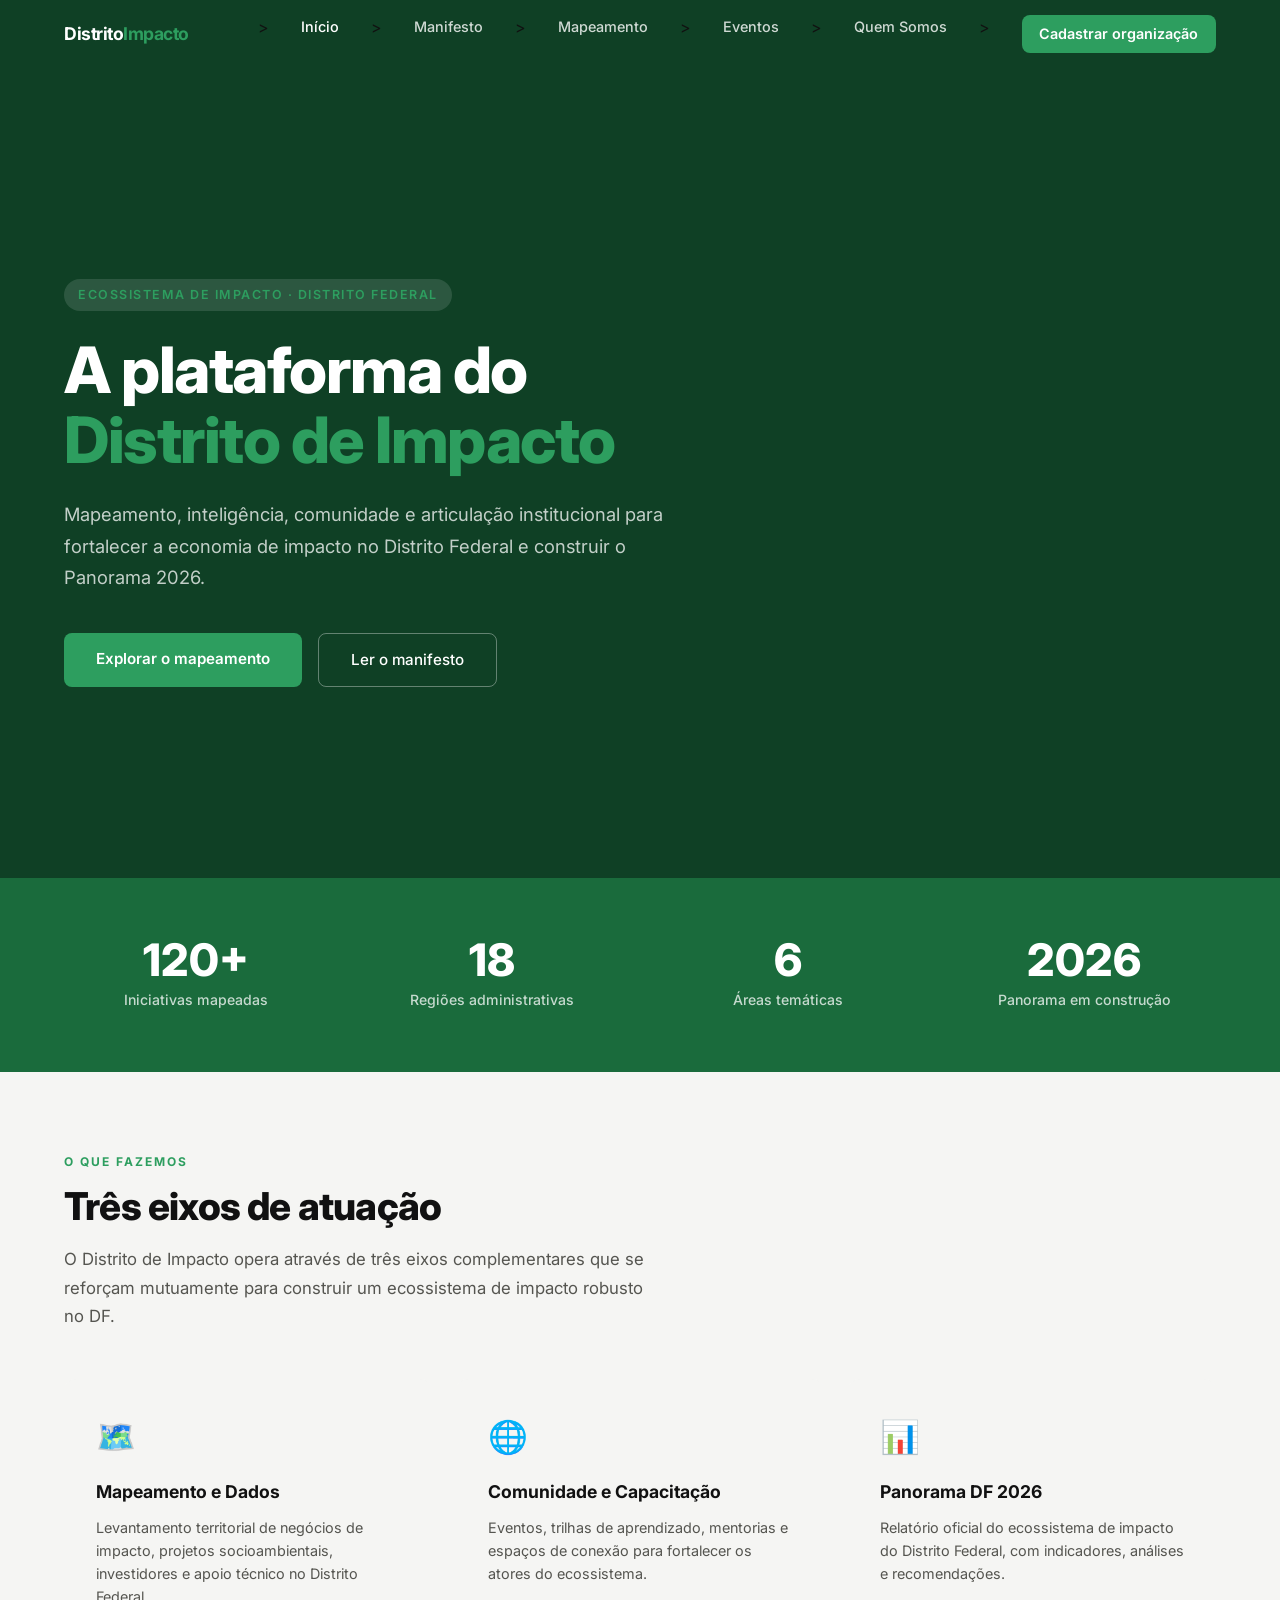
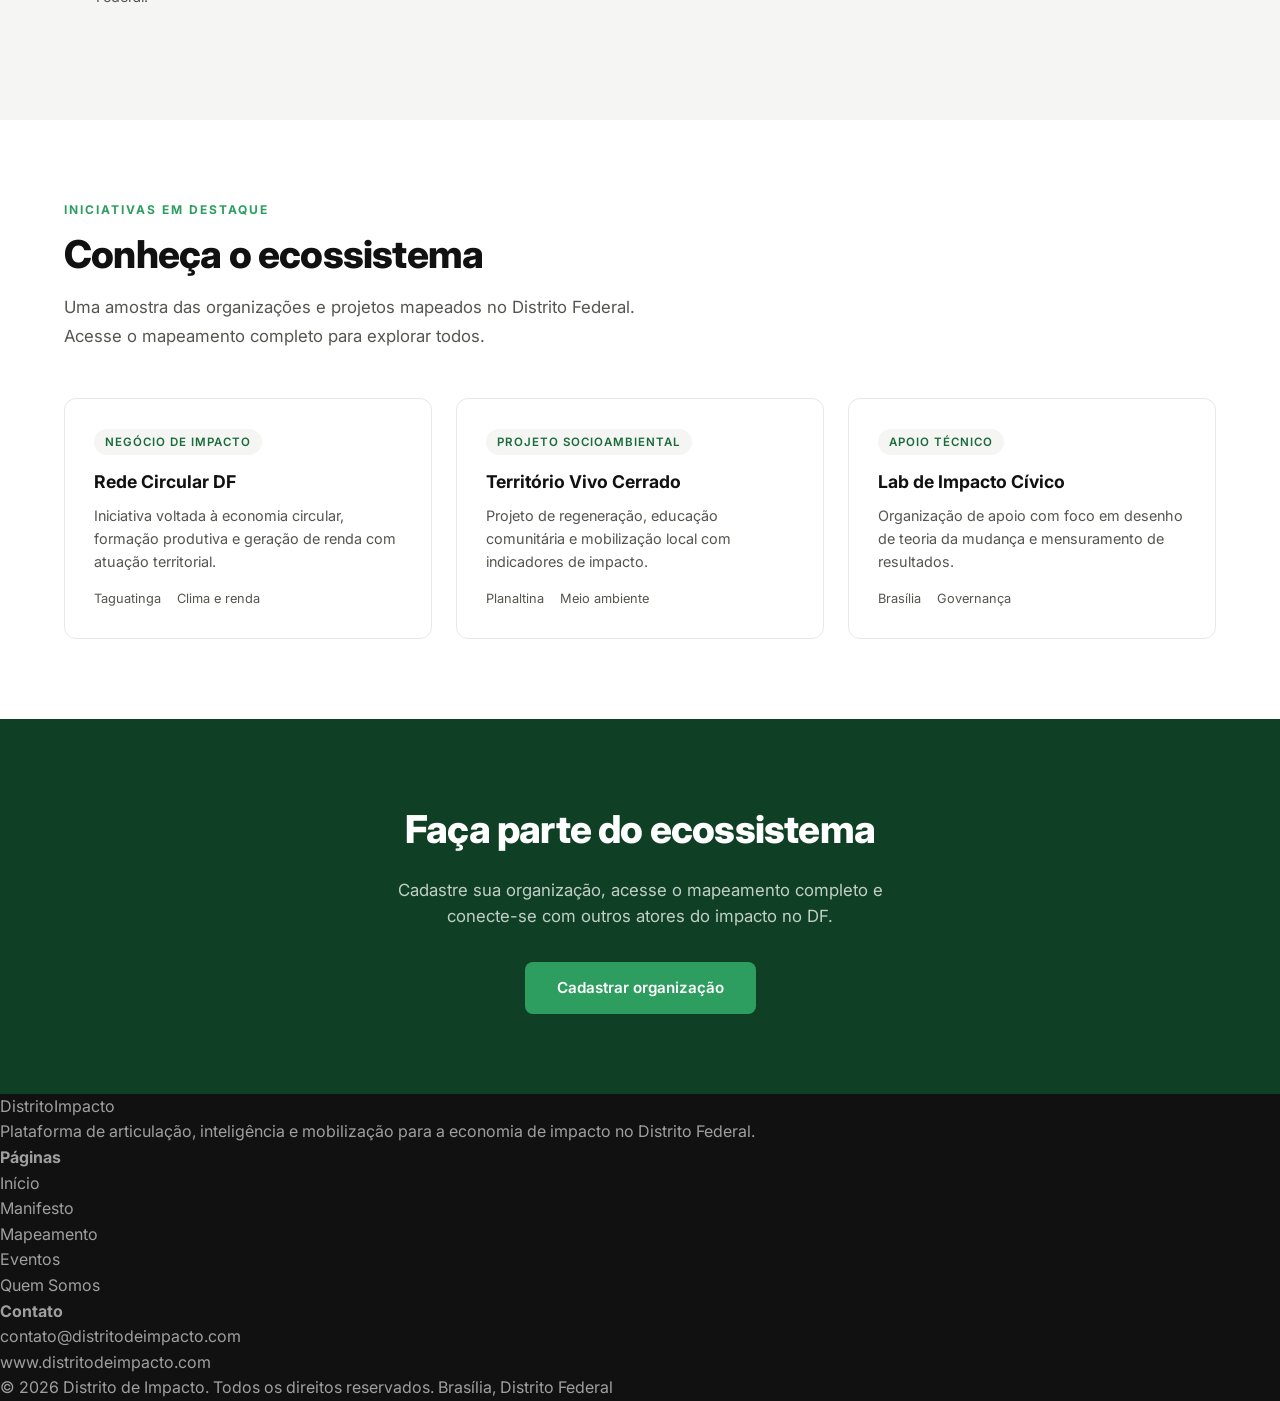
==== commit 0c29675c: "Restaurar index.html com navegacao multi-paginas" ====
--- a/index.html
+++ b/index.html
@@ -1,9 +1,10 @@
-<meta name="viewport" content="width=device-width, initial-scale=1.0"/>
-<title>Distrito de Impacto</title>
-<meta name="description" content="Plataforma de articulação, inteligência e mobilização para a economia de impacto no Distrito Federal."/>
-  //fonts.googleapis.com"/>
-  //fonts.googleapis.com/css2?family=Inter:wght@400;500;600;700;800&display=swap" rel="stylesheet"/>
-  /assets/css/style.css"/>
+<!DOCTYPE html>
+<html lang="pt-BR">
+<head>
+  <meta charset="UTF-8" />
+  <meta name="viewport" content="width=device-width, initial-scale=1.0"/>
+  <title>Distrito de Impacto</title>
+  <meta name="description" content="Plataforma de articulação, inteligência e mobilização para a economia de impacto no Distrito Federal."/>
   <link rel="preconnect" href="https://fonts.googleapis.com"/>
   <link rel="preconnect" href="https://fonts.gstatic.com" crossorigin/>
   <link href="https://fonts.googleapis.com/css2?family=Inter:wght@400;500;600;700;800&display=swap" rel="stylesheet"/>
@@ -21,20 +22,8 @@
     ><a href="/quem-somos/">Quem Somos</a></li>
     ><a href="/mapeamento/" class="nav-cta">Cadastrar organização</a></li>
   </ul>
-  <button class="nav-menu-btn">☰</button>
+  <button class="nav-menu-btn">≡</button>
 </nav>
-  <nav>
-    <a href="/distrito-impacto-site/" class="nav-logo">Distrito<span>Impacto</span></a>
-    <ul class="nav-links">
-      <li><a href="/distrito-impacto-site/" class="active">Início</a></li>
-      <li><a href="/distrito-impacto-site/manifesto/">Manifesto</a></li>
-      <li><a href="/distrito-impacto-site/mapeamento/">Mapeamento</a></li>
-      <li><a href="/distrito-impacto-site/eventos/">Eventos</a></li>
-      <li><a href="/distrito-impacto-site/quem-somos/">Quem Somos</a></li>
-      <li><a href="/distrito-impacto-site/mapeamento/" class="nav-cta">Cadastrar organização</a></li>
-    </ul>
-    <button class="nav-menu-btn">&#9776;</button>
-  </nav>
 
 <section class="hero">
   <div class="hero-inner">
@@ -44,25 +33,9 @@
     <div class="hero-btns">
       <a href="/mapeamento/" class="btn-primary">Explorar o mapeamento</a>
       <a href="/manifesto/" class="btn-outline">Ler o manifesto</a>
-  <section class="hero">
-    <div class="hero-inner">
-      <span class="hero-tag">Ecossistema de Impacto · Distrito Federal</span>
-      <h1>A plataforma do<br/><span>Distrito de Impacto</span></h1>
-      <p>Mapeamento, inteligência, comunidade e articulação institucional para fortalecer a economia de impacto no Distrito Federal e construir o Panorama 2026.</p>
-      <div class="hero-ctas">
-        <a href="/distrito-impacto-site/mapeamento/" class="btn-primary">Explorar o mapeamento</a>
-        <a href="/distrito-impacto-site/manifesto/" class="btn-secondary">Ler o manifesto</a>
-      </div>
-      <div class="hero-stats">
-        <div class="stat"><strong>120+</strong><span>Iniciativas mapeadas</span></div>
-        <div class="stat"><strong>18</strong><span>Regiões administrativas</span></div>
-        <div class="stat"><strong>6</strong><span>Áreas temáticas</span></div>
-        <div class="stat"><strong>2026</strong><span>Panorama em construção</span></div>
-      </div>
-</div>
+    </div>
   </div>
 </section>
-  </section>
 
 <div class="stats">
   <div class="stat-item">
@@ -82,61 +55,96 @@
     <div class="stat-label">Panorama em construção</div>
   </div>
 </div>
-  <section class="sobre">
-    <div class="container">
-      <h2>O que fazemos</h2>
-      <h3>Três eixos estruturantes</h3>
-      <p>O Distrito de Impacto opera sobre três frentes complementares para fortalecer o ecossistema de impacto do DF.</p>
-      <div class="cards">
-        <div class="card">
-          <div class="card-icon">🗺️</div>
-          <h4>Mapeamento</h4>
-          <p>Identificamos e catalogamos iniciativas de impacto em todas as regiões administrativas do DF.</p>
-        </div>
-        <div class="card">
-          <div class="card-icon">📊</div>
-          <h4>Inteligência</h4>
-          <p>Produzimos dados, análises e o Panorama anual do ecossistema de impacto do Distrito Federal.</p>
-        </div>
-        <div class="card">
-          <div class="card-icon">🤝</div>
-          <h4>Articulação</h4>
-          <p>Conectamos atores, promovemos eventos e fortalecemos a comunidade de impacto local.</p>
-        </div>
-      </div>
-    </div>
-  </section>
-
-  <section class="cta-section">
-    <div class="container">
-      <h2>Faça parte do ecossistema</h2>
-      <p>Cadastre sua organização e apareça no mapeamento do Distrito de Impacto.</p>
-      <a href="/distrito-impacto-site/mapeamento/" class="btn-primary">Cadastrar organização</a>
-    </div>
-  </section>
-
-  <footer>
-    <div class="container">
-      <div class="footer-logo">Distrito<span>Impacto</span></div>
-      <p>Plataforma do ecossistema de impacto do Distrito Federal.</p>
-      <ul class="footer-links">
-        <li><a href="/distrito-impacto-site/manifesto/">Manifesto</a></li>
-        <li><a href="/distrito-impacto-site/mapeamento/">Mapeamento</a></li>
-        <li><a href="/distrito-impacto-site/eventos/">Eventos</a></li>
-        <li><a href="/distrito-impacto-site/quem-somos/">Quem Somos</a></li>
-      </ul>
-      <p class="footer-copy">&copy; 2025 Distrito de Impacto · Todos os direitos reservados</p>
-    </div>
-  </footer>
 
 <section style="background: var(--cinza-claro);">
   <div class="section-header">
-    <div class="section-tag">O que fazemos</div>
-    <h2 class="section-title">Três eixos estruturantes</h2>
-    <p class="section-desc">O Distrito de Impacto opera sobre três frentes complementares para fortalecer o ecossistema de impacto do DF.</p>
+    <p class="section-tag">O que fazemos</p>
+    <h2 class="section-title">Três eixos de atuação</h2>
+    <p class="section-desc">O Distrito de Impacto opera através de três eixos complementares que se reforçam mutuamente para construir um ecossistema de impacto robusto no DF.</p>
   </div>
   <div class="eixos-grid">
     <div class="eixo-card">
-  <script src="assets/js/main.js"></script>
+      <div class="eixo-icon">🗺️</div>
+      <h3>Mapeamento e Dados</h3>
+      <p>Levantamento territorial de negócios de impacto, projetos socioambientais, investidores e apoio técnico no Distrito Federal.</p>
+    </div>
+    <div class="eixo-card">
+      <div class="eixo-icon">🌐</div>
+      <h3>Comunidade e Capacitação</h3>
+      <p>Eventos, trilhas de aprendizado, mentorias e espaços de conexão para fortalecer os atores do ecossistema.</p>
+    </div>
+    <div class="eixo-card">
+      <div class="eixo-icon">📊</div>
+      <h3>Panorama DF 2026</h3>
+      <p>Relatório oficial do ecossistema de impacto do Distrito Federal, com indicadores, análises e recomendações.</p>
+    </div>
+  </div>
+</section>
+
+<section>
+  <div class="section-header">
+    <p class="section-tag">Iniciativas em destaque</p>
+    <h2 class="section-title">Conheça o ecossistema</h2>
+    <p class="section-desc">Uma amostra das organizações e projetos mapeados no Distrito Federal. Acesse o mapeamento completo para explorar todos.</p>
+  </div>
+  <div class="cards-grid">
+    <div class="card">
+      <span class="card-tag">Negócio de Impacto</span>
+      <h3>Rede Circular DF</h3>
+      <p>Iniciativa voltada à economia circular, formação produtiva e geração de renda com atuação territorial.</p>
+      <div class="card-meta"><span>Taguatinga</span><span>Clima e renda</span></div>
+    </div>
+    <div class="card">
+      <span class="card-tag">Projeto Socioambiental</span>
+      <h3>Território Vivo Cerrado</h3>
+      <p>Projeto de regeneração, educação comunitária e mobilização local com indicadores de impacto.</p>
+      <div class="card-meta"><span>Planaltina</span><span>Meio ambiente</span></div>
+    </div>
+    <div class="card">
+      <span class="card-tag">Apoio Técnico</span>
+      <h3>Lab de Impacto Cívico</h3>
+      <p>Organização de apoio com foco em desenho de teoria da mudança e mensuramento de resultados.</p>
+      <div class="card-meta"><span>Brasília</span><span>Governança</span></div>
+    </div>
+  </div>
+</section>
+
+<div class="cta-banner">
+  <h2>Faça parte do ecossistema</h2>
+  <p>Cadastre sua organização, acesse o mapeamento completo e conecte-se com outros atores do impacto no DF.</p>
+  <a href="/mapeamento/" class="btn-primary">Cadastrar organização</a>
+</div>
+
+<footer>
+  <div class="footer-top">
+    <div class="footer-about">
+      <div class="footer-logo">Distrito<span>Impacto</span></div>
+      <p>Plataforma de articulação, inteligência e mobilização para a economia de impacto no Distrito Federal.</p>
+    </div>
+    <div class="footer-links">
+      <h4>Páginas</h4>
+      <ul>
+        <li><a href="/">Início</a></li>
+        <li><a href="/manifesto/">Manifesto</a></li>
+        <li><a href="/mapeamento/">Mapeamento</a></li>
+        <li><a href="/eventos/">Eventos</a></li>
+        <li><a href="/quem-somos/">Quem Somos</a></li>
+      </ul>
+    </div>
+    <div class="footer-links">
+      <h4>Contato</h4>
+      <ul>
+        <li><a href="mailto:contato@distritodeimpacto.com">contato@distritodeimpacto.com</a></li>
+        <li><a href="https://www.distritodeimpacto.com/" target="_blank">www.distritodeimpacto.com</a></li>
+      </ul>
+    </div>
+  </div>
+  <div class="footer-bottom">
+    <span>© 2026 Distrito de Impacto. Todos os direitos reservados.</span>
+    <span>Brasília, Distrito Federal</span>
+  </div>
+</footer>
+
+<script src="assets/js/main.js"></script>
 </body>
 </html>
--- a/assets/css/style.css
+++ b/assets/css/style.css
@@ -1,106 +1,441 @@
 /* ============================================
-   DISTRITO DE IMPACTO - CSS GLOBAL REVISADO
-   Foco em UX, Responsividade e Design Robusto
+   DISTRITO DE IMPACTO — CSS GLOBAL
    ============================================ */
 
 :root {
-  /* Escala Tipográfica (Fluida) */
-  --text-xs: clamp(0.75rem, 0.7rem + 0.25vw, 0.875rem);
-  --text-sm: clamp(0.875rem, 0.8rem + 0.35vw, 1rem);
-  --text-base: clamp(1rem, 0.95rem + 0.25vw, 1.125rem);
-  --text-lg: clamp(1.125rem, 1rem + 0.75vw, 1.5rem);
-  --text-xl: clamp(1.5rem, 1.2rem + 1.25vw, 2.25rem);
-  --text-2xl: clamp(2rem, 1.2rem + 2.5vw, 3.5rem);
-
-  /* Bordas e Sombras */
-  --radius-sm: .5rem;
-  --radius-lg: 1rem;
-  --radius-xl: 1.35rem;
-  --radius-full: 999px;
-  --shadow-sm: 0 8px 24px rgba(18,31,24,0.06);
-  --shadow-md: 0 18px 54px rgba(18,31,24,0.10);
-
-  /* Cores (Modo Claro) */
-  --color-bg: #f6f5f1;
-  --color-surface: #ffffff;
-  --color-surface-2: #eef2ef;
-  --color-border: #d9ddd8;
-  --color-text: #1e2723;
-  --color-text-muted: #61716a;
-  --color-primary: #0d7a67;
-  --color-primary-hover: #085a4d;
-  --color-primary-soft: #d6ede6;
-  --color-secondary: #173f69;
-  --color-secondary-soft: #dce7f4;
-
-  /* Aliases para compatibilidade legada */
-  --verde: var(--color-primary);
-  --verde-claro: var(--color-primary-soft);
-  --branco: var(--color-surface);
-  --preto: var(--color-text);
+  --verde: #1a6b3c;
+  --verde-claro: #2d9e5f;
+  --verde-escuro: #0f4025;
+  --azul: #1a3a5c;
+  --branco: #ffffff;
+  --cinza-claro: #f5f5f3;
+  --cinza-medio: #e8e8e4;
+  --cinza-texto: #555550;
+  --preto: #111111;
   --fonte: 'Inter', sans-serif;
-}
-
-[data-theme="dark"] {
-  --color-bg: #121715;
-  --color-surface: #171d1a;
-  --color-surface-2: #1e2622;
-  --color-border: #2f3934;
-  --color-text: #eef4f0;
-  --color-text-muted: #b5c1bb;
-  --color-primary: #57c0aa;
-  --color-primary-hover: #7fd5c4;
-  --color-primary-soft: #1d302b;
-  --color-secondary: #8cb4e3;
-  --color-secondary-soft: #1a2740;
-  --shadow-sm: 0 8px 24px rgba(0,0,0,0.24);
-  --shadow-md: 0 18px 54px rgba(0,0,0,0.36);
-}
-
-/* Reset Base */
+  --raio: 8px;
+  --sombra: 0 2px 16px rgba(0,0,0,0.08);
+}
+
 * { box-sizing: border-box; margin: 0; padding: 0; }
-html { scroll-behavior: smooth; -webkit-text-size-adjust: 100%; }
-body { min-height: 100vh; font-family: var(--fonte); font-size: var(--text-base); line-height: 1.6; background: var(--color-bg); color: var(--color-text); overflow-x: hidden; }
-
-/* Layout */
-.container { width: min(calc(100% - 2rem), 1180px); margin: 0 auto; }
-img, video { max-width: 100%; height: auto; display: block; }
-a { color: inherit; text-decoration: none; transition: 0.2s; }
-
-/* Typography */
-h1, h2, h3, h4 { letter-spacing: -0.04em; line-height: 1.1; margin-bottom: 1rem; }
-h1 { font-size: var(--text-2xl); font-weight: 800; }
-h2 { font-size: var(--text-xl); font-weight: 700; }
-
-/* Components */
-.btn, .ghost, .toggle { 
-  display: inline-flex; align-items: center; justify-content: center;
-  min-height: 44px; padding: 0.8rem 1.5rem; border-radius: var(--radius-full);
-  font-weight: 600; cursor: pointer; border: 1px solid var(--color-border);
-  transition: all 0.2s cubic-bezier(0.4, 0, 0.2, 1);
-}
-.btn { background: var(--color-primary); color: white; border-color: transparent; }
-.btn:hover { background: var(--color-primary-hover); transform: translateY(-1px); box-shadow: var(--shadow-sm); }
-.ghost { background: var(--color-surface); }
-.ghost:hover { background: var(--color-surface-2); border-color: var(--color-primary); }
-
-/* Form Elements */
-input, select, textarea { 
-  width: 100%; padding: 0.8rem 1rem; border-radius: var(--radius-sm);
-  border: 1px solid var(--color-border); background: var(--color-surface);
-  font-size: var(--text-sm); transition: 0.2s;
-}
-input:focus, select:focus, textarea:focus { 
-  outline: none; border-color: var(--color-primary); 
-  box-shadow: 0 0 0 3px var(--color-primary-soft);
-}
-
-/* Utils */
-.section { padding: clamp(3rem, 8vw, 6rem) 0; }
-.grid { display: grid; gap: 1.5rem; }
-
-/* Responsive */
-@media (max-width: 768px) {
-  :root { --text-2xl: 2.25rem; --text-xl: 1.75rem; }
-  .btn, .ghost { width: 100%; }
-}
+
+body {
+  font-family: var(--fonte);
+  background: var(--branco);
+  color: var(--preto);
+  line-height: 1.6;
+}
+
+a { color: inherit; text-decoration: none; }
+
+img { max-width: 100%; display: block; }
+
+/* ---- NAVBAR ---- */
+nav {
+  background: var(--verde-escuro);
+  padding: 0 5%;
+  display: flex;
+  align-items: center;
+  justify-content: space-between;
+  height: 68px;
+  position: sticky;
+  top: 0;
+  z-index: 100;
+}
+
+.nav-logo {
+  color: var(--branco);
+  font-weight: 700;
+  font-size: 1.1rem;
+  letter-spacing: -0.5px;
+}
+
+.nav-logo span { color: var(--verde-claro); }
+
+.nav-links {
+  display: flex;
+  gap: 2rem;
+  list-style: none;
+}
+
+.nav-links a {
+  color: rgba(255,255,255,0.8);
+  font-size: 0.9rem;
+  font-weight: 500;
+  transition: color 0.2s;
+}
+
+.nav-links a:hover,
+.nav-links a.active { color: var(--branco); }
+
+.nav-cta {
+  background: var(--verde-claro);
+  color: var(--branco) !important;
+  padding: 0.45rem 1.1rem;
+  border-radius: var(--raio);
+  font-weight: 600 !important;
+  transition: background 0.2s !important;
+}
+
+.nav-cta:hover { background: var(--verde) !important; }
+
+.nav-menu-btn {
+  display: none;
+  background: none;
+  border: none;
+  color: var(--branco);
+  font-size: 1.5rem;
+  cursor: pointer;
+}
+
+/* ---- HERO ---- */
+.hero {
+  background: var(--verde-escuro);
+  color: var(--branco);
+  padding: 100px 5% 80px;
+  min-height: 90vh;
+  display: flex;
+  align-items: center;
+}
+
+.hero-inner {
+  max-width: 900px;
+}
+
+.hero-tag {
+  display: inline-block;
+  background: rgba(255,255,255,0.12);
+  color: var(--verde-claro);
+  font-size: 0.78rem;
+  font-weight: 600;
+  letter-spacing: 1.5px;
+  text-transform: uppercase;
+  padding: 0.35rem 0.9rem;
+  border-radius: 100px;
+  margin-bottom: 1.5rem;
+}
+
+.hero h1 {
+  font-size: clamp(2.4rem, 5vw, 4rem);
+  font-weight: 800;
+  line-height: 1.1;
+  margin-bottom: 1.5rem;
+  letter-spacing: -1.5px;
+}
+
+.hero h1 span { color: var(--verde-claro); }
+
+.hero p {
+  font-size: 1.15rem;
+  color: rgba(255,255,255,0.75);
+  max-width: 620px;
+  margin-bottom: 2.5rem;
+  line-height: 1.7;
+}
+
+.hero-btns { display: flex; gap: 1rem; flex-wrap: wrap; }
+
+.btn-primary {
+  background: var(--verde-claro);
+  color: var(--branco);
+  padding: 0.85rem 2rem;
+  border-radius: var(--raio);
+  font-weight: 600;
+  font-size: 0.95rem;
+  transition: background 0.2s, transform 0.1s;
+  display: inline-block;
+}
+
+.btn-primary:hover {
+  background: var(--verde);
+  transform: translateY(-1px);
+}
+
+.btn-outline {
+  border: 1.5px solid rgba(255,255,255,0.35);
+  color: var(--branco);
+  padding: 0.85rem 2rem;
+  border-radius: var(--raio);
+  font-weight: 500;
+  font-size: 0.95rem;
+  transition: border-color 0.2s, background 0.2s;
+  display: inline-block;
+}
+
+.btn-outline:hover {
+  border-color: var(--branco);
+  background: rgba(255,255,255,0.08);
+}
+
+/* ---- NÚMEROS / STATS ---- */
+.stats {
+  background: var(--verde);
+  padding: 60px 5%;
+  display: grid;
+  grid-template-columns: repeat(auto-fit, minmax(180px, 1fr));
+  gap: 2rem;
+  text-align: center;
+}
+
+.stat-item { color: var(--branco); }
+.stat-num {
+  font-size: 2.8rem;
+  font-weight: 800;
+  line-height: 1;
+  margin-bottom: 0.4rem;
+}
+.stat-label {
+  font-size: 0.88rem;
+  color: rgba(255,255,255,0.75);
+  font-weight: 500;
+}
+
+/* ---- SEÇÕES GERAIS ---- */
+section { padding: 80px 5%; }
+
+.section-tag {
+  font-size: 0.75rem;
+  font-weight: 700;
+  letter-spacing: 2px;
+  text-transform: uppercase;
+  color: var(--verde-claro);
+  margin-bottom: 0.75rem;
+}
+
+.section-title {
+  font-size: clamp(1.8rem, 3vw, 2.5rem);
+  font-weight: 800;
+  letter-spacing: -0.8px;
+  margin-bottom: 1rem;
+  line-height: 1.2;
+}
+
+.section-desc {
+  font-size: 1.05rem;
+  color: var(--cinza-texto);
+  max-width: 600px;
+  line-height: 1.7;
+  margin-bottom: 2.5rem;
+}
+
+.section-header { max-width: 1200px; margin: 0 auto 3rem; }
+
+/* ---- GRID DE CARDS ---- */
+.cards-grid {
+  display: grid;
+  grid-template-columns: repeat(auto-fill, minmax(300px, 1fr));
+  gap: 1.5rem;
+  max-width: 1200px;
+  margin: 0 auto;
+}
+
+.card {
+  background: var(--branco);
+  border: 1px solid var(--cinza-medio);
+  border-radius: 12px;
+  padding: 1.8rem;
+  transition: box-shadow 0.2s, transform 0.2s;
+}
+
+.card:hover {
+  box-shadow: var(--sombra);
+  transform: translateY(-2px);
+}
+
+.card-tag {
+  display: inline-block;
+  background: var(--cinza-claro);
+  color: var(--verde);
+  font-size: 0.72rem;
+  font-weight: 600;
+  letter-spacing: 1px;
+  text-transform: uppercase;
+  padding: 0.25rem 0.7rem;
+  border-radius: 100px;
+  margin-bottom: 1rem;
+}
+
+.card h3 {
+  font-size: 1.1rem;
+  font-weight: 700;
+  margin-bottom: 0.6rem;
+  line-height: 1.3;
+}
+
+.card p {
+  font-size: 0.9rem;
+  color: var(--cinza-texto);
+  line-height: 1.6;
+  margin-bottom: 1rem;
+}
+
+.card-meta {
+  font-size: 0.8rem;
+  color: var(--cinza-texto);
+  display: flex;
+  gap: 1rem;
+  flex-wrap: wrap;
+}
+
+/* ---- EIXOS ---- */
+.eixos-grid {
+  display: grid;
+  grid-template-columns: repeat(auto-fit, minmax(260px, 1fr));
+  gap: 1.5rem;
+  max-width: 1200px;
+  margin: 0 auto;
+}
+
+.eixo-card {
+  background: var(--cinza-claro);
+  border-radius: 12px;
+  padding: 2rem;
+}
+
+.eixo-icon {
+  font-size: 2rem;
+  margin-bottom: 1rem;
+}
+
+.eixo-card h3 {
+  font-size: 1.1rem;
+  font-weight: 700;
+  margin-bottom: 0.6rem;
+}
+
+.eixo-card p {
+  font-size: 0.9rem;
+  color: var(--cinza-texto);
+  line-height: 1.6;
+}
+
+/* ---- CTA BANNER ---- */
+.cta-banner {
+  background: var(--verde-escuro);
+  color: var(--branco);
+  text-align: center;
+  padding: 80px 5%;
+}
+
+.cta-banner h2 {
+  font-size: clamp(1.8rem, 3vw, 2.8rem);
+  font-weight: 800;
+  margin-bottom: 1rem;
+  letter-spacing: -0.8px;
+}
+
+.cta-banner p {
+  font-size: 1.05rem;
+  color: rgba(255,255,255,0.75);
+  margin-bottom: 2rem;
+  max-width: 550px;
+  margin-left: auto;
+  margin-right: auto;
+}
+
+/* ---- BUSCA E FILTROS ---- */
+.search-bar {
+  display: flex;
+  gap: 1rem;
+  flex-wrap: wrap;
+  margin-bottom: 2rem;
+  max-width: 1200px;
+  margin-left: auto;
+  margin-right: auto;
+}
+
+.search-bar input,
+.search-bar select {
+  flex: 1;
+  min-width: 200px;
+  padding: 0.75rem 1rem;
+  border: 1.5px solid var(--cinza-medio);
+  border-radius: var(--raio);
+  font-family: var(--fonte);
+  font-size: 0.95rem;
+  background: var(--branco);
+  color: var(--preto);
+  outline: none;
+  transition: border-color 0.2s;
+}
+
+.search-bar input:focus,
+.search-bar select:focus {
+  border-color: var(--verde-claro);
+}
+
+/* ---- MANIFESTO ---- */
+.manifesto-content {
+  max-width: 720px;
+  margin: 0 auto;
+}
+
+.manifesto-content h2 {
+  font-size: 1.6rem;
+  font-weight: 700;
+  margin: 2.5rem 0 1rem;
+  color: var(--verde-escuro);
+}
+
+.manifesto-content p {
+  font-size: 1.05rem;
+  line-height: 1.8;
+  color: var(--cinza-texto);
+  margin-bottom: 1.2rem;
+}
+
+.manifesto-content blockquote {
+  border-left: 4px solid var(--verde-claro);
+  padding: 1rem 1.5rem;
+  margin: 2rem 0;
+  background: var(--cinza-claro);
+  border-radius: 0 var(--raio) var(--raio) 0;
+  font-size: 1.1rem;
+  font-style: italic;
+  color: var(--verde-escuro);
+}
+
+/* ---- EVENTO CARD ---- */
+.evento-card {
+  background: var(--branco);
+  border: 1px solid var(--cinza-medio);
+  border-radius: 12px;
+  padding: 1.8rem;
+  display: flex;
+  gap: 1.5rem;
+  align-items: flex-start;
+  transition: box-shadow 0.2s;
+}
+
+.evento-card:hover { box-shadow: var(--sombra); }
+
+.evento-data {
+  background: var(--verde);
+  color: var(--branco);
+  border-radius: var(--raio);
+  padding: 0.6rem 1rem;
+  text-align: center;
+  min-width: 60px;
+  flex-shrink: 0;
+}
+
+.evento-dia { font-size: 1.5rem; font-weight: 800; line-height: 1; }
+.evento-mes { font-size: 0.7rem; text-transform: uppercase; letter-spacing: 1px; }
+
+.evento-info h3 { font-size: 1.05rem; font-weight: 700; margin-bottom: 0.4rem; }
+.evento-info p { font-size: 0.9rem; color: var(--cinza-texto); line-height: 1.5; }
+.evento-tipo {
+  display: inline-block;
+  margin-top: 0.6rem;
+  font-size: 0.75rem;
+  color: var(--verde);
+  font-weight: 600;
+  background: rgba(45,158,95,0.1);
+  padding: 0.2rem 0.6rem;
+  border-radius: 100px;
+}
+
+/* ---- FOOTER ---- */
+footer {
+  background: var(--preto);
+  color: rgba(255,255,255,0.6);
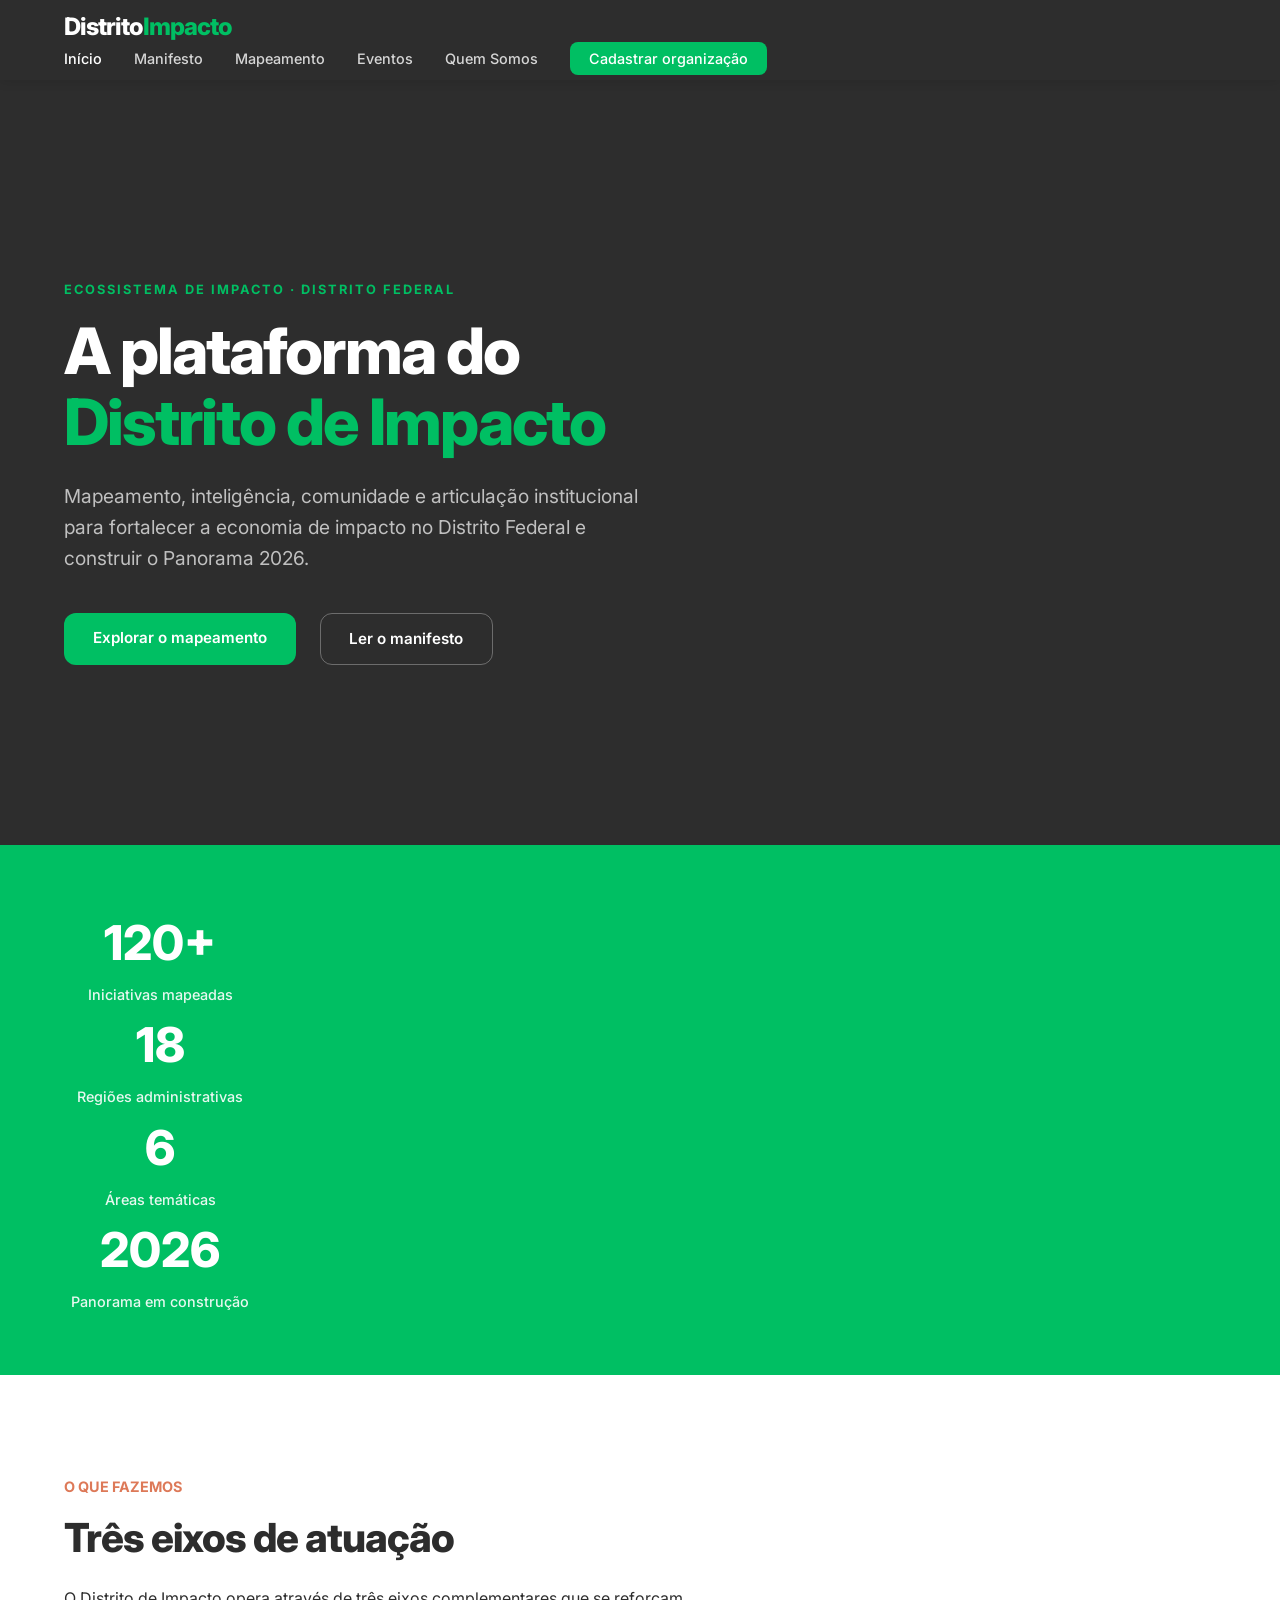
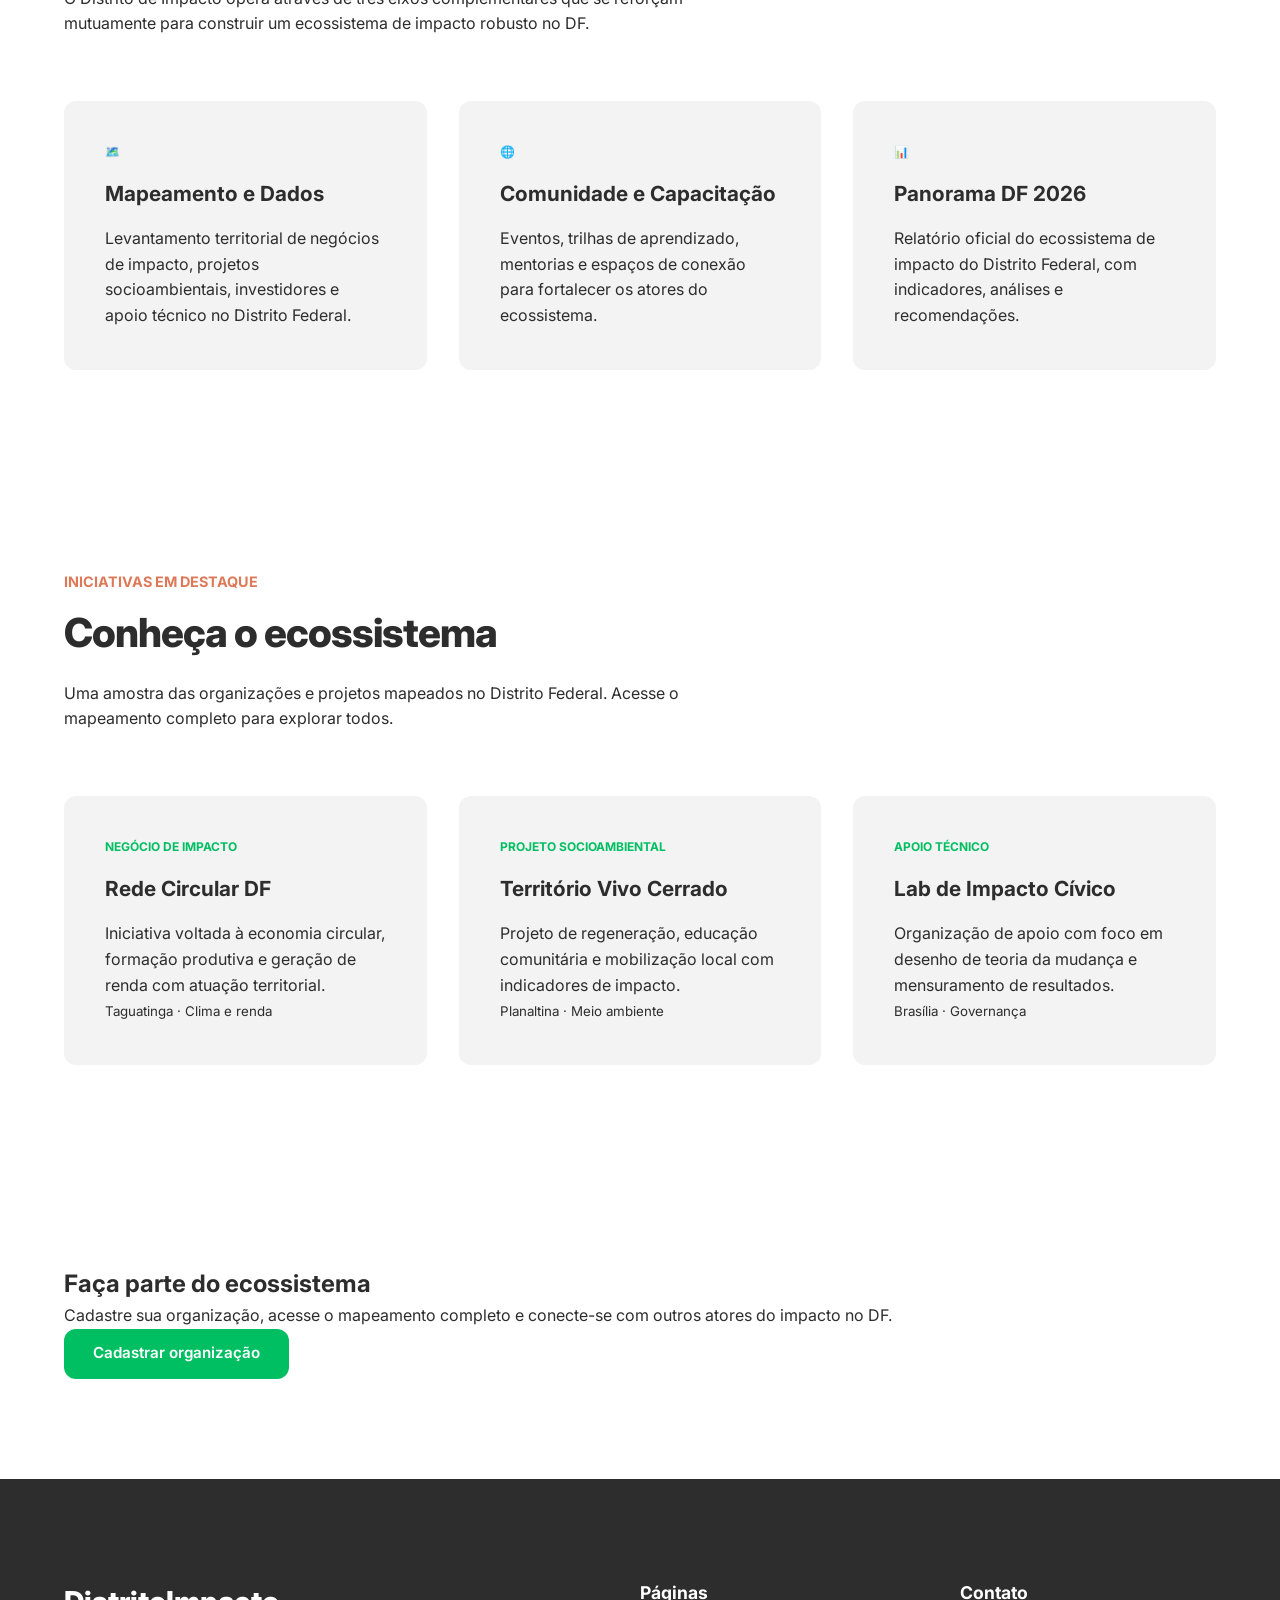
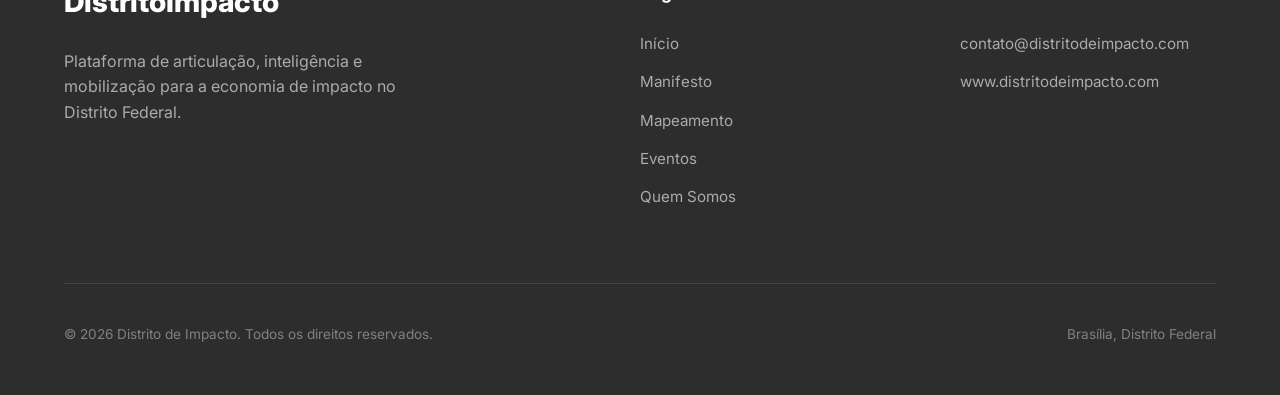
==== commit 957e8c8c: "fix: hero layout, nav container, button styles, clean HTML structure" ====
--- a/index.html
+++ b/index.html
@@ -12,139 +12,152 @@
 </head>
 <body>
 
-<nav>
-  <a href="/" class="nav-logo">Distrito<span>Impacto</span></a>
-  <ul class="nav-links">
-    ><a href="/" class="active">Início</a></li>
-    ><a href="/manifesto/">Manifesto</a></li>
-    ><a href="/mapeamento/">Mapeamento</a></li>
-    ><a href="/eventos/">Eventos</a></li>
-    ><a href="/quem-somos/">Quem Somos</a></li>
-    ><a href="/mapeamento/" class="nav-cta">Cadastrar organização</a></li>
-  </ul>
-  <button class="nav-menu-btn">≡</button>
-</nav>
-
-<section class="hero">
-  <div class="hero-inner">
-    <span class="hero-tag">Ecossistema de Impacto · Distrito Federal</span>
-    <h1>A plataforma do<br/><span>Distrito de Impacto</span></h1>
-    <p>Mapeamento, inteligência, comunidade e articulação institucional para fortalecer a economia de impacto no Distrito Federal e construir o Panorama 2026.</p>
-    <div class="hero-btns">
-      <a href="/mapeamento/" class="btn-primary">Explorar o mapeamento</a>
-      <a href="/manifesto/" class="btn-outline">Ler o manifesto</a>
-    </div>
-  </div>
-</section>
-
-<div class="stats">
-  <div class="stat-item">
-    <div class="stat-num">120+</div>
-    <div class="stat-label">Iniciativas mapeadas</div>
-  </div>
-  <div class="stat-item">
-    <div class="stat-num">18</div>
-    <div class="stat-label">Regiões administrativas</div>
-  </div>
-  <div class="stat-item">
-    <div class="stat-num">6</div>
-    <div class="stat-label">Áreas temáticas</div>
-  </div>
-  <div class="stat-item">
-    <div class="stat-num">2026</div>
-    <div class="stat-label">Panorama em construção</div>
-  </div>
-</div>
-
-<section style="background: var(--cinza-claro);">
-  <div class="section-header">
-    <p class="section-tag">O que fazemos</p>
-    <h2 class="section-title">Três eixos de atuação</h2>
-    <p class="section-desc">O Distrito de Impacto opera através de três eixos complementares que se reforçam mutuamente para construir um ecossistema de impacto robusto no DF.</p>
-  </div>
-  <div class="eixos-grid">
-    <div class="eixo-card">
-      <div class="eixo-icon">🗺️</div>
-      <h3>Mapeamento e Dados</h3>
-      <p>Levantamento territorial de negócios de impacto, projetos socioambientais, investidores e apoio técnico no Distrito Federal.</p>
-    </div>
-    <div class="eixo-card">
-      <div class="eixo-icon">🌐</div>
-      <h3>Comunidade e Capacitação</h3>
-      <p>Eventos, trilhas de aprendizado, mentorias e espaços de conexão para fortalecer os atores do ecossistema.</p>
-    </div>
-    <div class="eixo-card">
-      <div class="eixo-icon">📊</div>
-      <h3>Panorama DF 2026</h3>
-      <p>Relatório oficial do ecossistema de impacto do Distrito Federal, com indicadores, análises e recomendações.</p>
-    </div>
-  </div>
-</section>
-
-<section>
-  <div class="section-header">
-    <p class="section-tag">Iniciativas em destaque</p>
-    <h2 class="section-title">Conheça o ecossistema</h2>
-    <p class="section-desc">Uma amostra das organizações e projetos mapeados no Distrito Federal. Acesse o mapeamento completo para explorar todos.</p>
-  </div>
-  <div class="cards-grid">
-    <div class="card">
-      <span class="card-tag">Negócio de Impacto</span>
-      <h3>Rede Circular DF</h3>
-      <p>Iniciativa voltada à economia circular, formação produtiva e geração de renda com atuação territorial.</p>
-      <div class="card-meta"><span>Taguatinga</span><span>Clima e renda</span></div>
-    </div>
-    <div class="card">
-      <span class="card-tag">Projeto Socioambiental</span>
-      <h3>Território Vivo Cerrado</h3>
-      <p>Projeto de regeneração, educação comunitária e mobilização local com indicadores de impacto.</p>
-      <div class="card-meta"><span>Planaltina</span><span>Meio ambiente</span></div>
-    </div>
-    <div class="card">
-      <span class="card-tag">Apoio Técnico</span>
-      <h3>Lab de Impacto Cívico</h3>
-      <p>Organização de apoio com foco em desenho de teoria da mudança e mensuramento de resultados.</p>
-      <div class="card-meta"><span>Brasília</span><span>Governança</span></div>
-    </div>
-  </div>
-</section>
-
-<div class="cta-banner">
-  <h2>Faça parte do ecossistema</h2>
-  <p>Cadastre sua organização, acesse o mapeamento completo e conecte-se com outros atores do impacto no DF.</p>
-  <a href="/mapeamento/" class="btn-primary">Cadastrar organização</a>
-</div>
-
-<footer>
-  <div class="footer-top">
-    <div class="footer-about">
-      <div class="footer-logo">Distrito<span>Impacto</span></div>
-      <p>Plataforma de articulação, inteligência e mobilização para a economia de impacto no Distrito Federal.</p>
-    </div>
-    <div class="footer-links">
-      <h4>Páginas</h4>
-      <ul>
-        <li><a href="/">Início</a></li>
+  <nav>
+    <div class="container nav-container">
+      <a href="/" class="nav-logo">Distrito<span>Impacto</span></a>
+      <ul class="nav-links">
+        <li><a href="/" class="active">Início</a></li>
         <li><a href="/manifesto/">Manifesto</a></li>
         <li><a href="/mapeamento/">Mapeamento</a></li>
         <li><a href="/eventos/">Eventos</a></li>
         <li><a href="/quem-somos/">Quem Somos</a></li>
+        <li><a href="/mapeamento/" class="nav-cta">Cadastrar organização</a></li>
       </ul>
+      <button class="nav-menu-btn">&#9776;</button>
     </div>
-    <div class="footer-links">
-      <h4>Contato</h4>
-      <ul>
-        <li><a href="mailto:contato@distritodeimpacto.com">contato@distritodeimpacto.com</a></li>
-        <li><a href="https://www.distritodeimpacto.com/" target="_blank">www.distritodeimpacto.com</a></li>
-      </ul>
+  </nav>
+
+  <section class="hero">
+    <div class="container">
+      <div class="hero-inner">
+        <span class="hero-tag">Ecossistema de Impacto · Distrito Federal</span>
+        <h1>A plataforma do<br/><span>Distrito de Impacto</span></h1>
+        <p>Mapeamento, inteligência, comunidade e articulação institucional para fortalecer a economia de impacto no Distrito Federal e construir o Panorama 2026.</p>
+        <div class="hero-btns">
+          <a href="/mapeamento/" class="btn btn-primary">Explorar o mapeamento</a>
+          <a href="/manifesto/" class="btn btn-outline">Ler o manifesto</a>
+        </div>
+      </div>
+    </div>
+  </section>
+
+  <div class="stats">
+    <div class="container stats-grid">
+      <div class="stat-item">
+        <span class="stat-num">120+</span>
+        <span class="stat-label">Iniciativas mapeadas</span>
+      </div>
+      <div class="stat-item">
+        <span class="stat-num">18</span>
+        <span class="stat-label">Regiões administrativas</span>
+      </div>
+      <div class="stat-item">
+        <span class="stat-num">6</span>
+        <span class="stat-label">Áreas temáticas</span>
+      </div>
+      <div class="stat-item">
+        <span class="stat-num">2026</span>
+        <span class="stat-label">Panorama em construção</span>
+      </div>
     </div>
   </div>
-  <div class="footer-bottom">
-    <span>© 2026 Distrito de Impacto. Todos os direitos reservados.</span>
-    <span>Brasília, Distrito Federal</span>
-  </div>
-</footer>
 
-<script src="assets/js/main.js"></script>
+  <section class="section-about">
+    <div class="container">
+      <div class="section-header">
+        <span class="section-tag">O que fazemos</span>
+        <h2 class="section-title">Três eixos de atuação</h2>
+        <p>O Distrito de Impacto opera através de três eixos complementares que se reforçam mutuamente para construir um ecossistema de impacto robusto no DF.</p>
+      </div>
+      <div class="cards-grid">
+        <div class="card">
+          <span class="card-tag">🗺️</span>
+          <h3>Mapeamento e Dados</h3>
+          <p>Levantamento territorial de negócios de impacto, projetos socioambientais, investidores e apoio técnico no Distrito Federal.</p>
+        </div>
+        <div class="card">
+          <span class="card-tag">🌐</span>
+          <h3>Comunidade e Capacitação</h3>
+          <p>Eventos, trilhas de aprendizado, mentorias e espaços de conexão para fortalecer os atores do ecossistema.</p>
+        </div>
+        <div class="card">
+          <span class="card-tag">📊</span>
+          <h3>Panorama DF 2026</h3>
+          <p>Relatório oficial do ecossistema de impacto do Distrito Federal, com indicadores, análises e recomendações.</p>
+        </div>
+      </div>
+    </div>
+  </section>
+
+  <section class="section-showcase">
+    <div class="container">
+      <div class="section-header">
+        <span class="section-tag">Iniciativas em destaque</span>
+        <h2 class="section-title">Conheça o ecossistema</h2>
+        <p>Uma amostra das organizações e projetos mapeados no Distrito Federal. Acesse o mapeamento completo para explorar todos.</p>
+      </div>
+      <div class="cards-grid">
+        <div class="card">
+          <span class="card-tag">Negócio de Impacto</span>
+          <h3>Rede Circular DF</h3>
+          <p>Iniciativa voltada à economia circular, formação produtiva e geração de renda com atuação territorial.</p>
+          <p><small>Taguatinga · Clima e renda</small></p>
+        </div>
+        <div class="card">
+          <span class="card-tag">Projeto Socioambiental</span>
+          <h3>Território Vivo Cerrado</h3>
+          <p>Projeto de regeneração, educação comunitária e mobilização local com indicadores de impacto.</p>
+          <p><small>Planaltina · Meio ambiente</small></p>
+        </div>
+        <div class="card">
+          <span class="card-tag">Apoio Técnico</span>
+          <h3>Lab de Impacto Cívico</h3>
+          <p>Organização de apoio com foco em desenho de teoria da mudança e mensuramento de resultados.</p>
+          <p><small>Brasília · Governança</small></p>
+        </div>
+      </div>
+    </div>
+  </section>
+
+  <section class="section-cta">
+    <div class="container">
+      <h2>Faça parte do ecossistema</h2>
+      <p>Cadastre sua organização, acesse o mapeamento completo e conecte-se com outros atores do impacto no DF.</p>
+      <a href="/mapeamento/" class="btn btn-primary">Cadastrar organização</a>
+    </div>
+  </section>
+
+  <footer>
+    <div class="container">
+      <div class="footer-top">
+        <div class="footer-about">
+          <div class="footer-logo">Distrito<span>Impacto</span></div>
+          <p>Plataforma de articulação, inteligência e mobilização para a economia de impacto no Distrito Federal.</p>
+        </div>
+        <div class="footer-links">
+          <h4>Páginas</h4>
+          <ul>
+            <li><a href="/">Início</a></li>
+            <li><a href="/manifesto/">Manifesto</a></li>
+            <li><a href="/mapeamento/">Mapeamento</a></li>
+            <li><a href="/eventos/">Eventos</a></li>
+            <li><a href="/quem-somos/">Quem Somos</a></li>
+          </ul>
+        </div>
+        <div class="footer-links">
+          <h4>Contato</h4>
+          <ul>
+            <li><a href="mailto:contato@distritodeimpacto.com">contato@distritodeimpacto.com</a></li>
+            <li><a href="https://www.distritodeimpacto.com/">www.distritodeimpacto.com</a></li>
+          </ul>
+        </div>
+      </div>
+      <div class="footer-bottom">
+        <span>&copy; 2026 Distrito de Impacto. Todos os direitos reservados.</span>
+        <span>Brasília, Distrito Federal</span>
+      </div>
+    </div>
+  </footer>
+
 </body>
 </html>
--- a/assets/css/style.css
+++ b/assets/css/style.css
@@ -1,441 +1,402 @@
-/* ============================================
-   DISTRITO DE IMPACTO — CSS GLOBAL
-   ============================================ */
+/* ==========================================================================
+   DISTRITO DE IMPACTO - CSS GLOBAL REVISADO
+   Foco em UX, Responsividade e Design Robusto
+   ========================================================================== */
 
 :root {
-  --verde: #1a6b3c;
-  --verde-claro: #2d9e5f;
-  --verde-escuro: #0f4025;
-  --azul: #1a3a5c;
-  --branco: #ffffff;
-  --cinza-claro: #f5f5f3;
-  --cinza-medio: #e8e8e4;
-  --cinza-texto: #555550;
-  --preto: #111111;
-  --fonte: 'Inter', sans-serif;
-  --raio: 8px;
-  --sombra: 0 2px 16px rgba(0,0,0,0.08);
-}
-
-* { box-sizing: border-box; margin: 0; padding: 0; }
+  /* Cores Principais */
+  --color-primary: #00BF63;
+  --color-accent: #DD7958;
+  
+  /* Cores Secundárias / Neutras */
+  --color-surface-soft: #EEFAF4;
+  --color-surface-muted: #F4F3F3;
+  --color-detail: #D7D69F;
+  --color-dark: #2D2D2D;
+  --color-white: #FFFFFF;
+  
+  /* Tipografia e Layout */
+  --font-main: 'Inter', sans-serif;
+  --radius: 12px;
+  --shadow: 0 4px 20px rgba(45, 45, 45, 0.08);
+  --transition: all 0.3s cubic-bezier(0.4, 0, 0.2, 1);
+  --container-width: 1200px;
+}
+
+/* 1. Reset e Base */
+* {
+  margin: 0;
+  padding: 0;
+  box-sizing: border-box;
+}
+
+html {
+  scroll-behavior: smooth;
+  font-size: 16px;
+}
 
 body {
-  font-family: var(--fonte);
-  background: var(--branco);
-  color: var(--preto);
+  font-family: var(--font-main);
+  background-color: var(--color-white);
+  color: var(--color-dark);
   line-height: 1.6;
-}
-
-a { color: inherit; text-decoration: none; }
-
-img { max-width: 100%; display: block; }
-
-/* ---- NAVBAR ---- */
+  overflow-x: hidden;
+}
+
+a {
+  text-decoration: none;
+  color: inherit;
+  transition: var(--transition);
+}
+
+ul {
+  list-style: none;
+}
+
+img {
+  max-width: 100%;
+  display: block;
+}
+
+/* 2. Componentes Globais */
+.container {
+  width: 90%;
+  max-width: var(--container-width);
+  margin: 0 auto;
+}
+
+.btn {
+  display: inline-block;
+  padding: 0.8rem 1.8rem;
+  border-radius: var(--radius);
+  font-weight: 600;
+  text-align: center;
+  cursor: pointer;
+  border: none;
+  font-size: 0.95rem;
+}
+
+.btn-primary {
+  background-color: var(--color-primary);
+  color: var(--color-white);
+}
+
+.btn-primary:hover {
+  background-color: #00a857;
+  transform: translateY(-2px);
+  box-shadow: 0 4px 12px rgba(0, 191, 99, 0.2);
+}
+
+.btn-outline {
+  border: 1.5px solid rgba(255, 255, 255, 0.3);
+  color: var(--color-white);
+}
+
+.btn-outline:hover {
+  background-color: rgba(255, 255, 255, 0.1);
+  border-color: var(--color-white);
+}
+
+/* 3. Navegação */
 nav {
-  background: var(--verde-escuro);
-  padding: 0 5%;
+  height: 80px;
+  background-color: var(--color-dark);
   display: flex;
   align-items: center;
-  justify-content: space-between;
-  height: 68px;
   position: sticky;
   top: 0;
-  z-index: 100;
+  z-index: 1000;
+  box-shadow: 0 2px 10px rgba(0,0,0,0.1);
 }
 
 .nav-logo {
-  color: var(--branco);
-  font-weight: 700;
-  font-size: 1.1rem;
-  letter-spacing: -0.5px;
-}
-
-.nav-logo span { color: var(--verde-claro); }
+  font-size: 1.5rem;
+  font-weight: 800;
+  color: var(--color-white);
+  letter-spacing: -1px;
+}
+
+.nav-logo span {
+  color: var(--color-primary);
+}
 
 .nav-links {
   display: flex;
   gap: 2rem;
-  list-style: none;
+  align-items: center;
 }
 
 .nav-links a {
-  color: rgba(255,255,255,0.8);
+  color: rgba(255, 255, 255, 0.8);
   font-size: 0.9rem;
   font-weight: 500;
-  transition: color 0.2s;
-}
-
-.nav-links a:hover,
-.nav-links a.active { color: var(--branco); }
+}
+
+.nav-links a:hover, .nav-links a.active {
+  color: var(--color-white);
+}
 
 .nav-cta {
-  background: var(--verde-claro);
-  color: var(--branco) !important;
-  padding: 0.45rem 1.1rem;
-  border-radius: var(--raio);
-  font-weight: 600 !important;
-  transition: background 0.2s !important;
-}
-
-.nav-cta:hover { background: var(--verde) !important; }
+  background-color: var(--color-primary);
+  color: var(--color-white) !important;
+  padding: 0.5rem 1.2rem;
+  border-radius: 8px;
+}
 
 .nav-menu-btn {
   display: none;
+  color: var(--color-white);
+  font-size: 1.8rem;
   background: none;
   border: none;
-  color: var(--branco);
-  font-size: 1.5rem;
   cursor: pointer;
 }
 
-/* ---- HERO ---- */
+/* 4. Hero Section */
 .hero {
-  background: var(--verde-escuro);
-  color: var(--branco);
-  padding: 100px 5% 80px;
-  min-height: 90vh;
+  background-color: var(--color-dark);
+  color: var(--color-white);
+  padding: 120px 0 100px;
+  min-height: 85vh;
   display: flex;
   align-items: center;
 }
 
 .hero-inner {
-  max-width: 900px;
+  max-width: 800px;
 }
 
 .hero-tag {
-  display: inline-block;
-  background: rgba(255,255,255,0.12);
-  color: var(--verde-claro);
-  font-size: 0.78rem;
-  font-weight: 600;
-  letter-spacing: 1.5px;
+  color: var(--color-primary);
   text-transform: uppercase;
-  padding: 0.35rem 0.9rem;
-  border-radius: 100px;
-  margin-bottom: 1.5rem;
-}
-
-.hero h1 {
-  font-size: clamp(2.4rem, 5vw, 4rem);
-  font-weight: 800;
-  line-height: 1.1;
-  margin-bottom: 1.5rem;
-  letter-spacing: -1.5px;
-}
-
-.hero h1 span { color: var(--verde-claro); }
-
-.hero p {
-  font-size: 1.15rem;
-  color: rgba(255,255,255,0.75);
-  max-width: 620px;
-  margin-bottom: 2.5rem;
-  line-height: 1.7;
-}
-
-.hero-btns { display: flex; gap: 1rem; flex-wrap: wrap; }
-
-.btn-primary {
-  background: var(--verde-claro);
-  color: var(--branco);
-  padding: 0.85rem 2rem;
-  border-radius: var(--raio);
-  font-weight: 600;
-  font-size: 0.95rem;
-  transition: background 0.2s, transform 0.1s;
-  display: inline-block;
-}
-
-.btn-primary:hover {
-  background: var(--verde);
-  transform: translateY(-1px);
-}
-
-.btn-outline {
-  border: 1.5px solid rgba(255,255,255,0.35);
-  color: var(--branco);
-  padding: 0.85rem 2rem;
-  border-radius: var(--raio);
-  font-weight: 500;
-  font-size: 0.95rem;
-  transition: border-color 0.2s, background 0.2s;
-  display: inline-block;
-}
-
-.btn-outline:hover {
-  border-color: var(--branco);
-  background: rgba(255,255,255,0.08);
-}
-
-/* ---- NÚMEROS / STATS ---- */
-.stats {
-  background: var(--verde);
-  padding: 60px 5%;
-  display: grid;
-  grid-template-columns: repeat(auto-fit, minmax(180px, 1fr));
-  gap: 2rem;
-  text-align: center;
-}
-
-.stat-item { color: var(--branco); }
-.stat-num {
-  font-size: 2.8rem;
-  font-weight: 800;
-  line-height: 1;
-  margin-bottom: 0.4rem;
-}
-.stat-label {
-  font-size: 0.88rem;
-  color: rgba(255,255,255,0.75);
-  font-weight: 500;
-}
-
-/* ---- SEÇÕES GERAIS ---- */
-section { padding: 80px 5%; }
-
-.section-tag {
-  font-size: 0.75rem;
+  font-size: 0.8rem;
   font-weight: 700;
   letter-spacing: 2px;
+  margin-bottom: 1rem;
+  display: block;
+}
+
+.hero h1 {
+  font-size: clamp(2.5rem, 5vw, 4.5rem);
+  line-height: 1.1;
+  font-weight: 800;
+  margin-bottom: 1.5rem;
+  letter-spacing: -2px;
+}
+
+.hero h1 span {
+  color: var(--color-primary);
+}
+
+.hero p {
+  font-size: 1.2rem;
+  color: rgba(255, 255, 255, 0.7);
+  margin-bottom: 2.5rem;
+  max-width: 600px;
+}
+
+.hero-btns {
+  display: flex;
+  gap: 1.5rem;
+}
+
+/* 5. Estatísticas */
+.stats {
+  background-color: var(--color-primary);
+  padding: 60px 0;
+  display: grid;
+  grid-template-columns: repeat(4, 1fr);
+  text-align: center;
+  color: var(--color-white);
+}
+
+.stat-num {
+  font-size: 3rem;
+  font-weight: 800;
+  display: block;
+}
+
+.stat-label {
+  font-size: 0.9rem;
+  opacity: 0.9;
+  font-weight: 500;
+}
+
+/* 6. Grid de Conteúdo */
+section {
+  padding: 100px 0;
+}
+
+.section-header {
+  margin-bottom: 4rem;
+  max-width: 700px;
+}
+
+.section-tag {
+  color: var(--color-accent);
+  font-weight: 700;
+  font-size: 0.9rem;
   text-transform: uppercase;
-  color: var(--verde-claro);
-  margin-bottom: 0.75rem;
+  margin-bottom: 0.5rem;
+  display: block;
 }
 
 .section-title {
-  font-size: clamp(1.8rem, 3vw, 2.5rem);
+  font-size: 2.5rem;
   font-weight: 800;
-  letter-spacing: -0.8px;
   margin-bottom: 1rem;
-  line-height: 1.2;
-}
-
-.section-desc {
-  font-size: 1.05rem;
-  color: var(--cinza-texto);
-  max-width: 600px;
-  line-height: 1.7;
-  margin-bottom: 2.5rem;
-}
-
-.section-header { max-width: 1200px; margin: 0 auto 3rem; }
-
-/* ---- GRID DE CARDS ---- */
+  letter-spacing: -1px;
+}
+
 .cards-grid {
   display: grid;
-  grid-template-columns: repeat(auto-fill, minmax(300px, 1fr));
-  gap: 1.5rem;
-  max-width: 1200px;
-  margin: 0 auto;
+  grid-template-columns: repeat(auto-fill, minmax(320px, 1fr));
+  gap: 2rem;
 }
 
 .card {
-  background: var(--branco);
-  border: 1px solid var(--cinza-medio);
-  border-radius: 12px;
-  padding: 1.8rem;
-  transition: box-shadow 0.2s, transform 0.2s;
+  background-color: var(--color-surface-muted);
+  padding: 2.5rem;
+  border-radius: var(--radius);
+  transition: var(--transition);
+  border: 1px solid transparent;
 }
 
 .card:hover {
-  box-shadow: var(--sombra);
-  transform: translateY(-2px);
+  background-color: var(--color-white);
+  box-shadow: var(--shadow);
+  border-color: var(--color-surface-soft);
+  transform: translateY(-5px);
 }
 
 .card-tag {
-  display: inline-block;
-  background: var(--cinza-claro);
-  color: var(--verde);
-  font-size: 0.72rem;
-  font-weight: 600;
-  letter-spacing: 1px;
+  color: var(--color-primary);
+  font-weight: 700;
+  font-size: 0.75rem;
   text-transform: uppercase;
-  padding: 0.25rem 0.7rem;
-  border-radius: 100px;
   margin-bottom: 1rem;
+  display: block;
 }
 
 .card h3 {
+  font-size: 1.3rem;
+  margin-bottom: 1rem;
+}
+
+/* 7. Footer */
+footer {
+  background-color: var(--color-dark);
+  color: var(--color-white);
+  padding: 100px 0 50px;
+}
+
+.footer-top {
+  display: grid;
+  grid-template-columns: 2fr 1fr 1fr;
+  gap: 4rem;
+  margin-bottom: 60px;
+}
+
+.footer-logo {
+  font-size: 1.8rem;
+  font-weight: 800;
+  margin-bottom: 1.5rem;
+}
+
+.footer-about p {
+  color: rgba(255, 255, 255, 0.6);
+  max-width: 350px;
+}
+
+.footer-links h4 {
+  margin-bottom: 1.5rem;
   font-size: 1.1rem;
-  font-weight: 700;
-  margin-bottom: 0.6rem;
-  line-height: 1.3;
-}
-
-.card p {
-  font-size: 0.9rem;
-  color: var(--cinza-texto);
-  line-height: 1.6;
-  margin-bottom: 1rem;
-}
-
-.card-meta {
-  font-size: 0.8rem;
-  color: var(--cinza-texto);
+}
+
+.footer-links ul li {
+  margin-bottom: 0.8rem;
+}
+
+.footer-links a {
+  color: rgba(255, 255, 255, 0.6);
+  font-size: 0.95rem;
+}
+
+.footer-links a:hover {
+  color: var(--color-primary);
+}
+
+.footer-bottom {
+  border-top: 1px solid rgba(255, 255, 255, 0.1);
+  padding-top: 40px;
   display: flex;
-  gap: 1rem;
-  flex-wrap: wrap;
-}
-
-/* ---- EIXOS ---- */
-.eixos-grid {
-  display: grid;
-  grid-template-columns: repeat(auto-fit, minmax(260px, 1fr));
-  gap: 1.5rem;
-  max-width: 1200px;
-  margin: 0 auto;
-}
-
-.eixo-card {
-  background: var(--cinza-claro);
-  border-radius: 12px;
-  padding: 2rem;
-}
-
-.eixo-icon {
-  font-size: 2rem;
-  margin-bottom: 1rem;
-}
-
-.eixo-card h3 {
-  font-size: 1.1rem;
-  font-weight: 700;
-  margin-bottom: 0.6rem;
-}
-
-.eixo-card p {
-  font-size: 0.9rem;
-  color: var(--cinza-texto);
-  line-height: 1.6;
-}
-
-/* ---- CTA BANNER ---- */
-.cta-banner {
-  background: var(--verde-escuro);
-  color: var(--branco);
-  text-align: center;
-  padding: 80px 5%;
-}
-
-.cta-banner h2 {
-  font-size: clamp(1.8rem, 3vw, 2.8rem);
-  font-weight: 800;
-  margin-bottom: 1rem;
-  letter-spacing: -0.8px;
-}
-
-.cta-banner p {
-  font-size: 1.05rem;
-  color: rgba(255,255,255,0.75);
-  margin-bottom: 2rem;
-  max-width: 550px;
-  margin-left: auto;
-  margin-right: auto;
-}
-
-/* ---- BUSCA E FILTROS ---- */
-.search-bar {
-  display: flex;
-  gap: 1rem;
-  flex-wrap: wrap;
-  margin-bottom: 2rem;
-  max-width: 1200px;
-  margin-left: auto;
-  margin-right: auto;
-}
-
-.search-bar input,
-.search-bar select {
-  flex: 1;
-  min-width: 200px;
-  padding: 0.75rem 1rem;
-  border: 1.5px solid var(--cinza-medio);
-  border-radius: var(--raio);
-  font-family: var(--fonte);
-  font-size: 0.95rem;
-  background: var(--branco);
-  color: var(--preto);
-  outline: none;
-  transition: border-color 0.2s;
-}
-
-.search-bar input:focus,
-.search-bar select:focus {
-  border-color: var(--verde-claro);
-}
-
-/* ---- MANIFESTO ---- */
-.manifesto-content {
-  max-width: 720px;
-  margin: 0 auto;
-}
-
-.manifesto-content h2 {
-  font-size: 1.6rem;
-  font-weight: 700;
-  margin: 2.5rem 0 1rem;
-  color: var(--verde-escuro);
-}
-
-.manifesto-content p {
-  font-size: 1.05rem;
-  line-height: 1.8;
-  color: var(--cinza-texto);
-  margin-bottom: 1.2rem;
-}
-
-.manifesto-content blockquote {
-  border-left: 4px solid var(--verde-claro);
-  padding: 1rem 1.5rem;
-  margin: 2rem 0;
-  background: var(--cinza-claro);
-  border-radius: 0 var(--raio) var(--raio) 0;
-  font-size: 1.1rem;
-  font-style: italic;
-  color: var(--verde-escuro);
-}
-
-/* ---- EVENTO CARD ---- */
-.evento-card {
-  background: var(--branco);
-  border: 1px solid var(--cinza-medio);
-  border-radius: 12px;
-  padding: 1.8rem;
-  display: flex;
-  gap: 1.5rem;
-  align-items: flex-start;
-  transition: box-shadow 0.2s;
-}
-
-.evento-card:hover { box-shadow: var(--sombra); }
-
-.evento-data {
-  background: var(--verde);
-  color: var(--branco);
-  border-radius: var(--raio);
-  padding: 0.6rem 1rem;
-  text-align: center;
-  min-width: 60px;
-  flex-shrink: 0;
-}
-
-.evento-dia { font-size: 1.5rem; font-weight: 800; line-height: 1; }
-.evento-mes { font-size: 0.7rem; text-transform: uppercase; letter-spacing: 1px; }
-
-.evento-info h3 { font-size: 1.05rem; font-weight: 700; margin-bottom: 0.4rem; }
-.evento-info p { font-size: 0.9rem; color: var(--cinza-texto); line-height: 1.5; }
-.evento-tipo {
-  display: inline-block;
-  margin-top: 0.6rem;
-  font-size: 0.75rem;
-  color: var(--verde);
-  font-weight: 600;
-  background: rgba(45,158,95,0.1);
-  padding: 0.2rem 0.6rem;
-  border-radius: 100px;
-}
-
-/* ---- FOOTER ---- */
-footer {
-  background: var(--preto);
-  color: rgba(255,255,255,0.6);
+  justify-content: space-between;
+  font-size: 0.85rem;
+  color: rgba(255, 255, 255, 0.4);
+}
+
+/* 8. Responsividade */
+@media (max-width: 1024px) {
+  .stats {
+    grid-template-columns: repeat(2, 1fr);
+    gap: 2rem;
+  }
+  
+  .footer-top {
+    grid-template-columns: 1fr 1fr;
+  }
+}
+
+@media (max-width: 768px) {
+  nav .nav-links {
+    display: none; /* Poderia ser um menu mobile real futuramente */
+  }
+  
+  .nav-menu-btn {
+    display: block;
+  }
+  
+  .hero {
+    padding-top: 80px;
+    text-align: center;
+  }
+  
+  .hero-inner {
+    margin: 0 auto;
+  }
+  
+  .hero-btns {
+    flex-direction: column;
+    align-items: center;
+  }
+  
+  .btn {
+    width: 100%;
+    max-width: 300px;
+  }
+  
+  .stats {
+    grid-template-columns: 1fr;
+  }
+  
+  .footer-top {
+    grid-template-columns: 1fr;
+    gap: 3rem;
+  }
+  
+  .footer-bottom {
+    flex-direction: column;
+    text-align: center;
+    gap: 1rem;
+  }
+}
+
+@media (max-width: 480px) {
+  .section-title {
+    font-size: 2rem;
+  }
+  
+  .card {
+    padding: 1.5rem;
+  }
+}
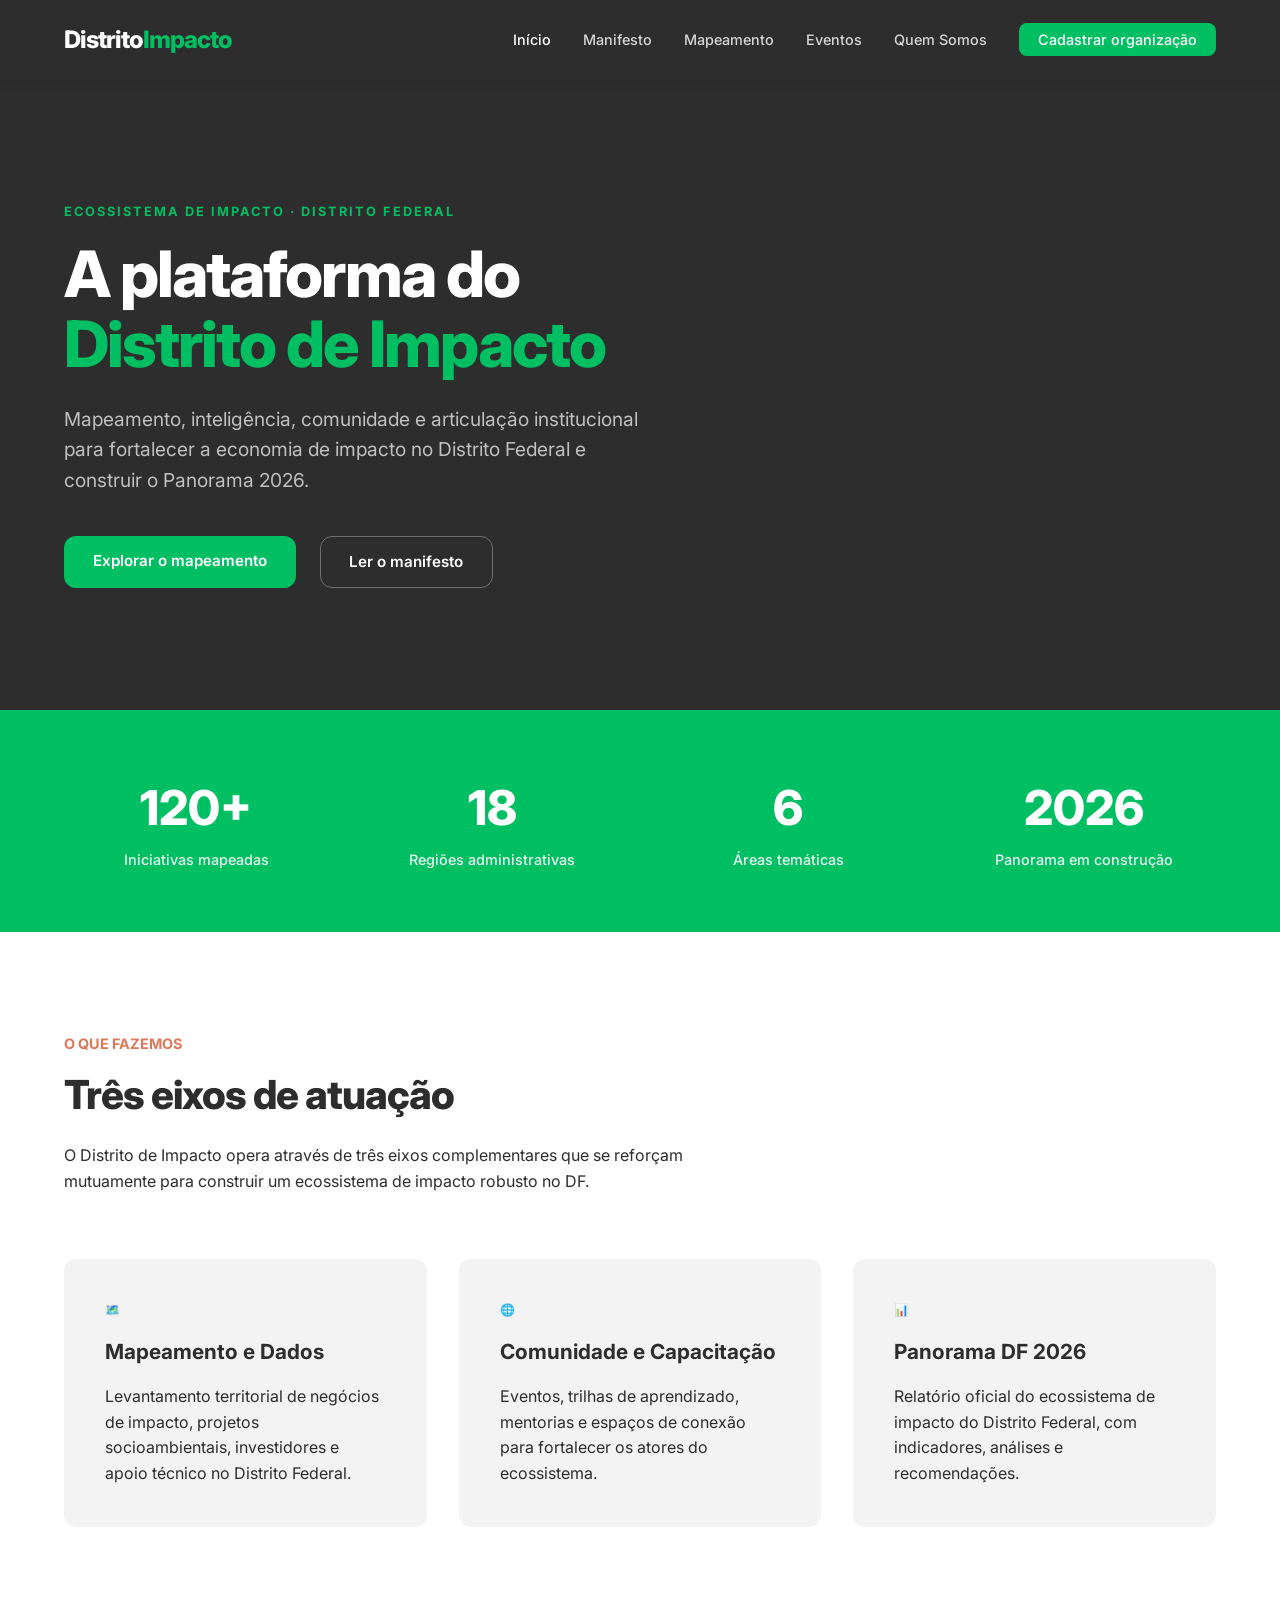
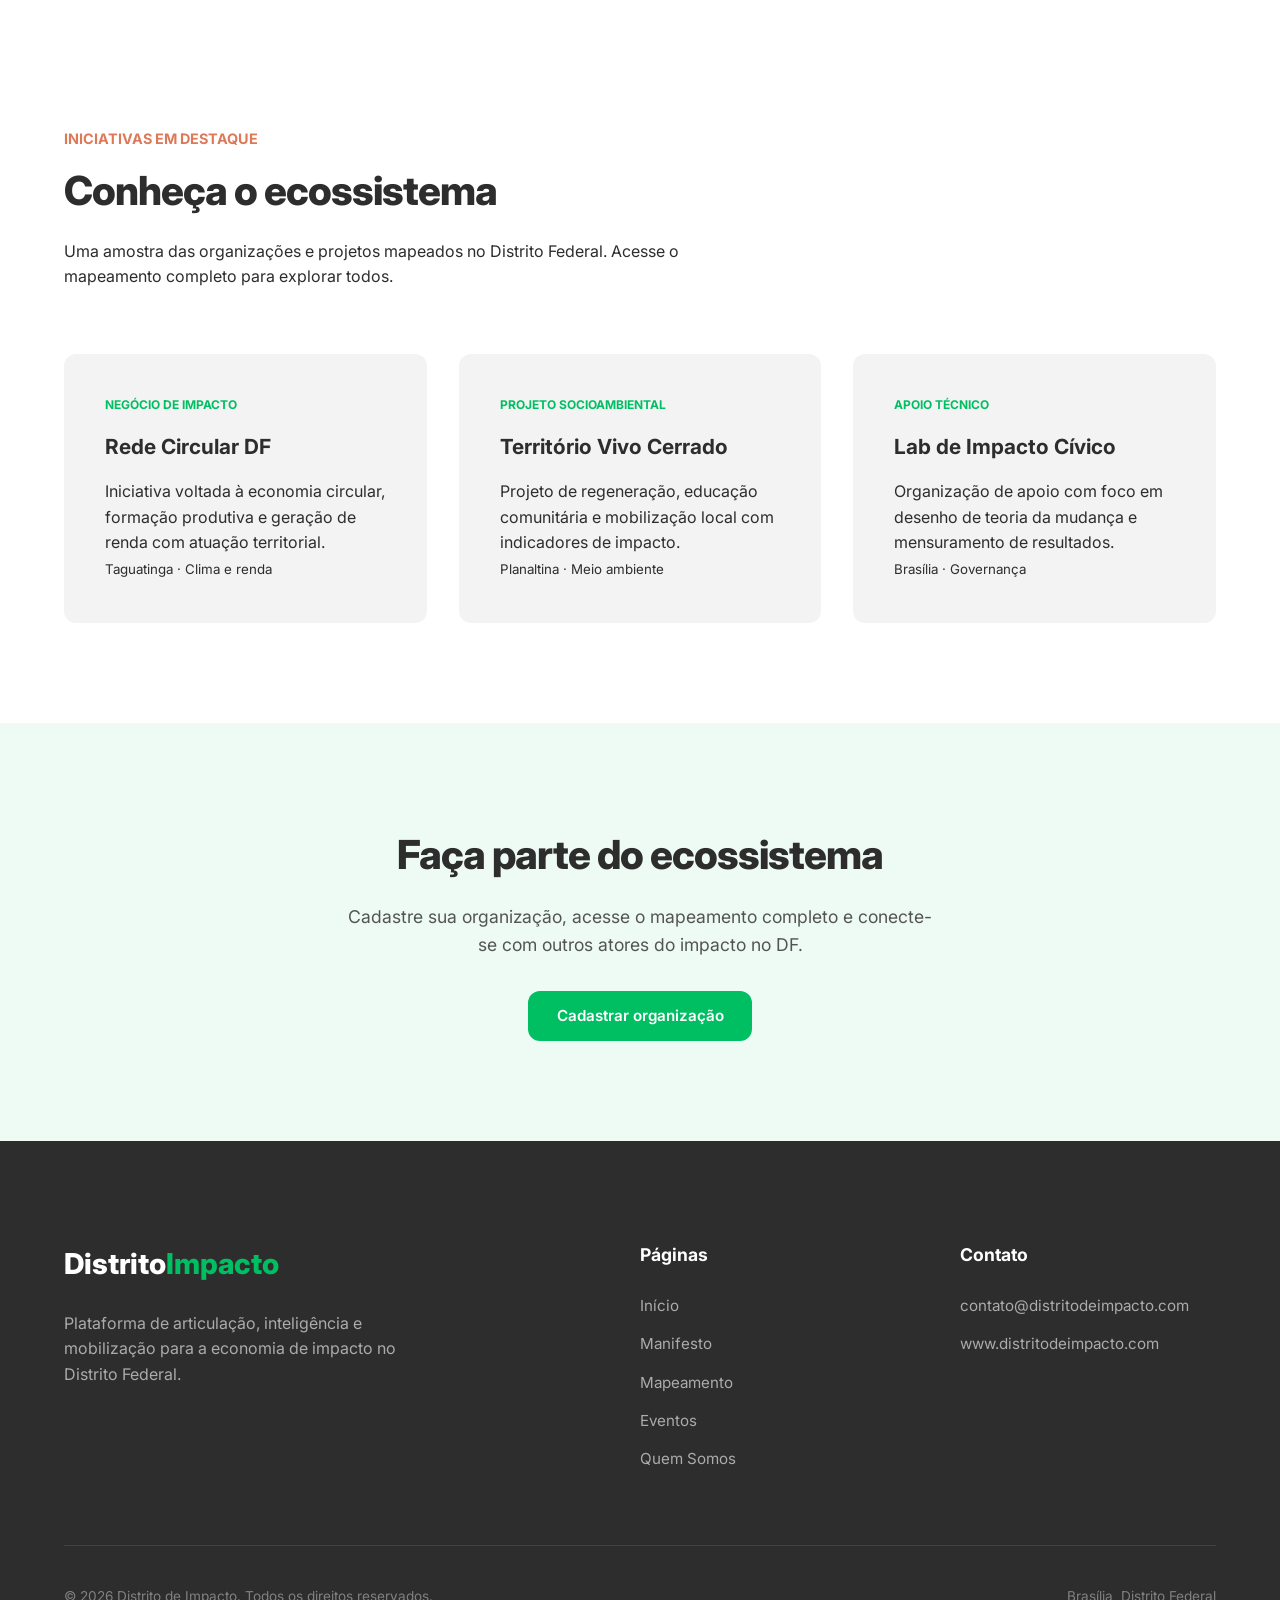
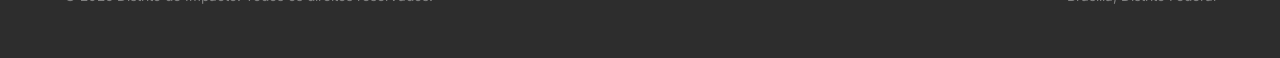
==== commit db727ce9: "fix: corrigir links de navegação no index.html para /distrito-impacto-site/" ====
--- a/index.html
+++ b/index.html
@@ -11,22 +11,20 @@
   <link rel="stylesheet" href="assets/css/style.css"/>
 </head>
 <body>
-
   <nav>
     <div class="container nav-container">
-      <a href="/" class="nav-logo">Distrito<span>Impacto</span></a>
+      <a href="/distrito-impacto-site/" class="nav-logo">Distrito<span>Impacto</span></a>
       <ul class="nav-links">
-        <li><a href="/" class="active">Início</a></li>
-        <li><a href="/manifesto/">Manifesto</a></li>
-        <li><a href="/mapeamento/">Mapeamento</a></li>
-        <li><a href="/eventos/">Eventos</a></li>
-        <li><a href="/quem-somos/">Quem Somos</a></li>
-        <li><a href="/mapeamento/" class="nav-cta">Cadastrar organização</a></li>
+        <li><a href="/distrito-impacto-site/" class="active">Início</a></li>
+        <li><a href="/distrito-impacto-site/manifesto/">Manifesto</a></li>
+        <li><a href="/distrito-impacto-site/mapeamento/">Mapeamento</a></li>
+        <li><a href="/distrito-impacto-site/eventos/">Eventos</a></li>
+        <li><a href="/distrito-impacto-site/quem-somos/">Quem Somos</a></li>
+        <li><a href="/distrito-impacto-site/mapeamento/" class="nav-cta">Cadastrar organização</a></li>
       </ul>
       <button class="nav-menu-btn">&#9776;</button>
     </div>
   </nav>
-
   <section class="hero">
     <div class="container">
       <div class="hero-inner">
@@ -34,13 +32,12 @@
         <h1>A plataforma do<br/><span>Distrito de Impacto</span></h1>
         <p>Mapeamento, inteligência, comunidade e articulação institucional para fortalecer a economia de impacto no Distrito Federal e construir o Panorama 2026.</p>
         <div class="hero-btns">
-          <a href="/mapeamento/" class="btn btn-primary">Explorar o mapeamento</a>
-          <a href="/manifesto/" class="btn btn-outline">Ler o manifesto</a>
+          <a href="/distrito-impacto-site/mapeamento/" class="btn btn-primary">Explorar o mapeamento</a>
+          <a href="/distrito-impacto-site/manifesto/" class="btn btn-outline">Ler o manifesto</a>
         </div>
       </div>
     </div>
   </section>
-
   <div class="stats">
     <div class="container stats-grid">
       <div class="stat-item">
@@ -61,7 +58,6 @@
       </div>
     </div>
   </div>
-
   <section class="section-about">
     <div class="container">
       <div class="section-header">
@@ -88,7 +84,6 @@
       </div>
     </div>
   </section>
-
   <section class="section-showcase">
     <div class="container">
       <div class="section-header">
@@ -118,15 +113,13 @@
       </div>
     </div>
   </section>
-
   <section class="section-cta">
     <div class="container">
       <h2>Faça parte do ecossistema</h2>
       <p>Cadastre sua organização, acesse o mapeamento completo e conecte-se com outros atores do impacto no DF.</p>
-      <a href="/mapeamento/" class="btn btn-primary">Cadastrar organização</a>
+      <a href="/distrito-impacto-site/mapeamento/" class="btn btn-primary">Cadastrar organização</a>
     </div>
   </section>
-
   <footer>
     <div class="container">
       <div class="footer-top">
@@ -137,11 +130,11 @@
         <div class="footer-links">
           <h4>Páginas</h4>
           <ul>
-            <li><a href="/">Início</a></li>
-            <li><a href="/manifesto/">Manifesto</a></li>
-            <li><a href="/mapeamento/">Mapeamento</a></li>
-            <li><a href="/eventos/">Eventos</a></li>
-            <li><a href="/quem-somos/">Quem Somos</a></li>
+            <li><a href="/distrito-impacto-site/">Início</a></li>
+            <li><a href="/distrito-impacto-site/manifesto/">Manifesto</a></li>
+            <li><a href="/distrito-impacto-site/mapeamento/">Mapeamento</a></li>
+            <li><a href="/distrito-impacto-site/eventos/">Eventos</a></li>
+            <li><a href="/distrito-impacto-site/quem-somos/">Quem Somos</a></li>
           </ul>
         </div>
         <div class="footer-links">
@@ -153,11 +146,11 @@
         </div>
       </div>
       <div class="footer-bottom">
-        <span>&copy; 2026 Distrito de Impacto. Todos os direitos reservados.</span>
+        <span>© 2026 Distrito de Impacto. Todos os direitos reservados.</span>
         <span>Brasília, Distrito Federal</span>
       </div>
     </div>
   </footer>
-
+  <script src="assets/js/main.js"></script>
 </body>
 </html>
--- a/assets/css/style.css
+++ b/assets/css/style.css
@@ -1,7 +1,7 @@
 /* ==========================================================================
    DISTRITO DE IMPACTO - CSS GLOBAL REVISADO
    Foco em UX, Responsividade e Design Robusto
-   ========================================================================== */
+========================================================================== */
 
 :root {
   /* Cores Principais */
@@ -74,6 +74,7 @@
   cursor: pointer;
   border: none;
   font-size: 0.95rem;
+  transition: var(--transition);
 }
 
 .btn-primary {
@@ -90,6 +91,7 @@
 .btn-outline {
   border: 1.5px solid rgba(255, 255, 255, 0.3);
   color: var(--color-white);
+  background: transparent;
 }
 
 .btn-outline:hover {
@@ -109,6 +111,12 @@
   box-shadow: 0 2px 10px rgba(0,0,0,0.1);
 }
 
+.nav-container {
+  display: flex;
+  align-items: center;
+  justify-content: space-between;
+}
+
 .nav-logo {
   font-size: 1.5rem;
   font-weight: 800;
@@ -132,7 +140,8 @@
   font-weight: 500;
 }
 
-.nav-links a:hover, .nav-links a.active {
+.nav-links a:hover,
+.nav-links a.active {
   color: var(--color-white);
 }
 
@@ -141,6 +150,12 @@
   color: var(--color-white) !important;
   padding: 0.5rem 1.2rem;
   border-radius: 8px;
+  transition: var(--transition);
+}
+
+.nav-cta:hover {
+  background-color: #00a857;
+  transform: translateY(-2px);
 }
 
 .nav-menu-btn {
@@ -156,8 +171,8 @@
 .hero {
   background-color: var(--color-dark);
   color: var(--color-white);
-  padding: 120px 0 100px;
-  min-height: 85vh;
+  padding: 80px 0 80px;
+  min-height: 70vh;
   display: flex;
   align-items: center;
 }
@@ -204,10 +219,14 @@
 .stats {
   background-color: var(--color-primary);
   padding: 60px 0;
+  color: var(--color-white);
+}
+
+.stats-grid {
   display: grid;
   grid-template-columns: repeat(4, 1fr);
   text-align: center;
-  color: var(--color-white);
+  gap: 2rem;
 }
 
 .stat-num {
@@ -222,9 +241,36 @@
   font-weight: 500;
 }
 
-/* 6. Grid de Conteúdo */
+/* 6. Sections e Grid de Conteúdo */
 section {
   padding: 100px 0;
+}
+
+.section-about,
+.section-showcase {
+  background-color: var(--color-white);
+}
+
+.section-cta {
+  background-color: var(--color-surface-soft);
+  text-align: center;
+}
+
+.section-cta h2 {
+  font-size: 2.5rem;
+  font-weight: 800;
+  margin-bottom: 1rem;
+  letter-spacing: -1px;
+}
+
+.section-cta p {
+  font-size: 1.1rem;
+  color: var(--color-dark);
+  opacity: 0.8;
+  margin-bottom: 2rem;
+  max-width: 600px;
+  margin-left: auto;
+  margin-right: auto;
 }
 
 .section-header {
@@ -303,6 +349,10 @@
   margin-bottom: 1.5rem;
 }
 
+.footer-logo span {
+  color: var(--color-primary);
+}
+
 .footer-about p {
   color: rgba(255, 255, 255, 0.6);
   max-width: 350px;
@@ -320,6 +370,7 @@
 .footer-links a {
   color: rgba(255, 255, 255, 0.6);
   font-size: 0.95rem;
+  transition: var(--transition);
 }
 
 .footer-links a:hover {
@@ -337,9 +388,8 @@
 
 /* 8. Responsividade */
 @media (max-width: 1024px) {
-  .stats {
+  .stats-grid {
     grid-template-columns: repeat(2, 1fr);
-    gap: 2rem;
   }
   
   .footer-top {
@@ -349,7 +399,7 @@
 
 @media (max-width: 768px) {
   nav .nav-links {
-    display: none; /* Poderia ser um menu mobile real futuramente */
+    display: none;
   }
   
   .nav-menu-btn {
@@ -357,8 +407,9 @@
   }
   
   .hero {
-    padding-top: 80px;
+    padding-top: 60px;
     text-align: center;
+    min-height: 60vh;
   }
   
   .hero-inner {
@@ -375,7 +426,15 @@
     max-width: 300px;
   }
   
-  .stats {
+  .stats-grid {
+    grid-template-columns: 1fr;
+  }
+  
+  section {
+    padding: 60px 0;
+  }
+  
+  .cards-grid {
     grid-template-columns: 1fr;
   }
   
@@ -396,6 +455,10 @@
     font-size: 2rem;
   }
   
+  .section-cta h2 {
+    font-size: 2rem;
+  }
+  
   .card {
     padding: 1.5rem;
   }
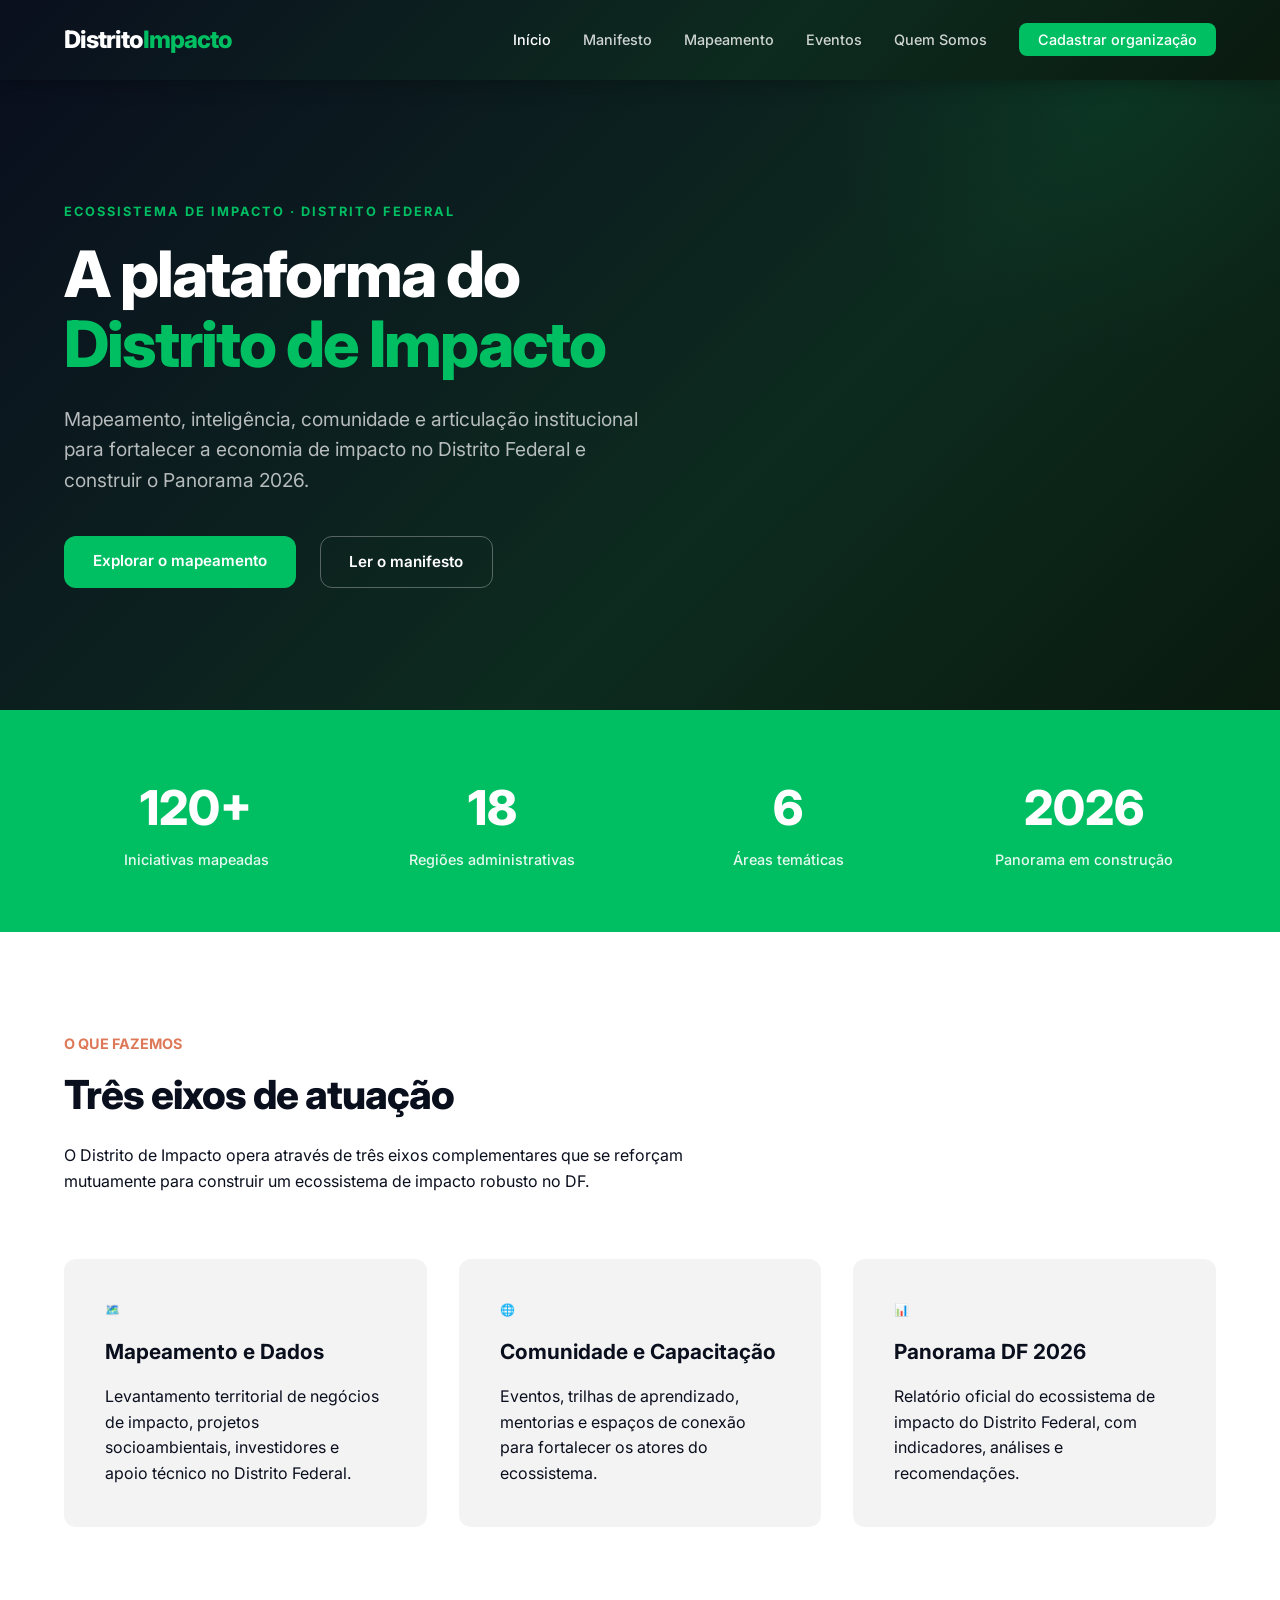
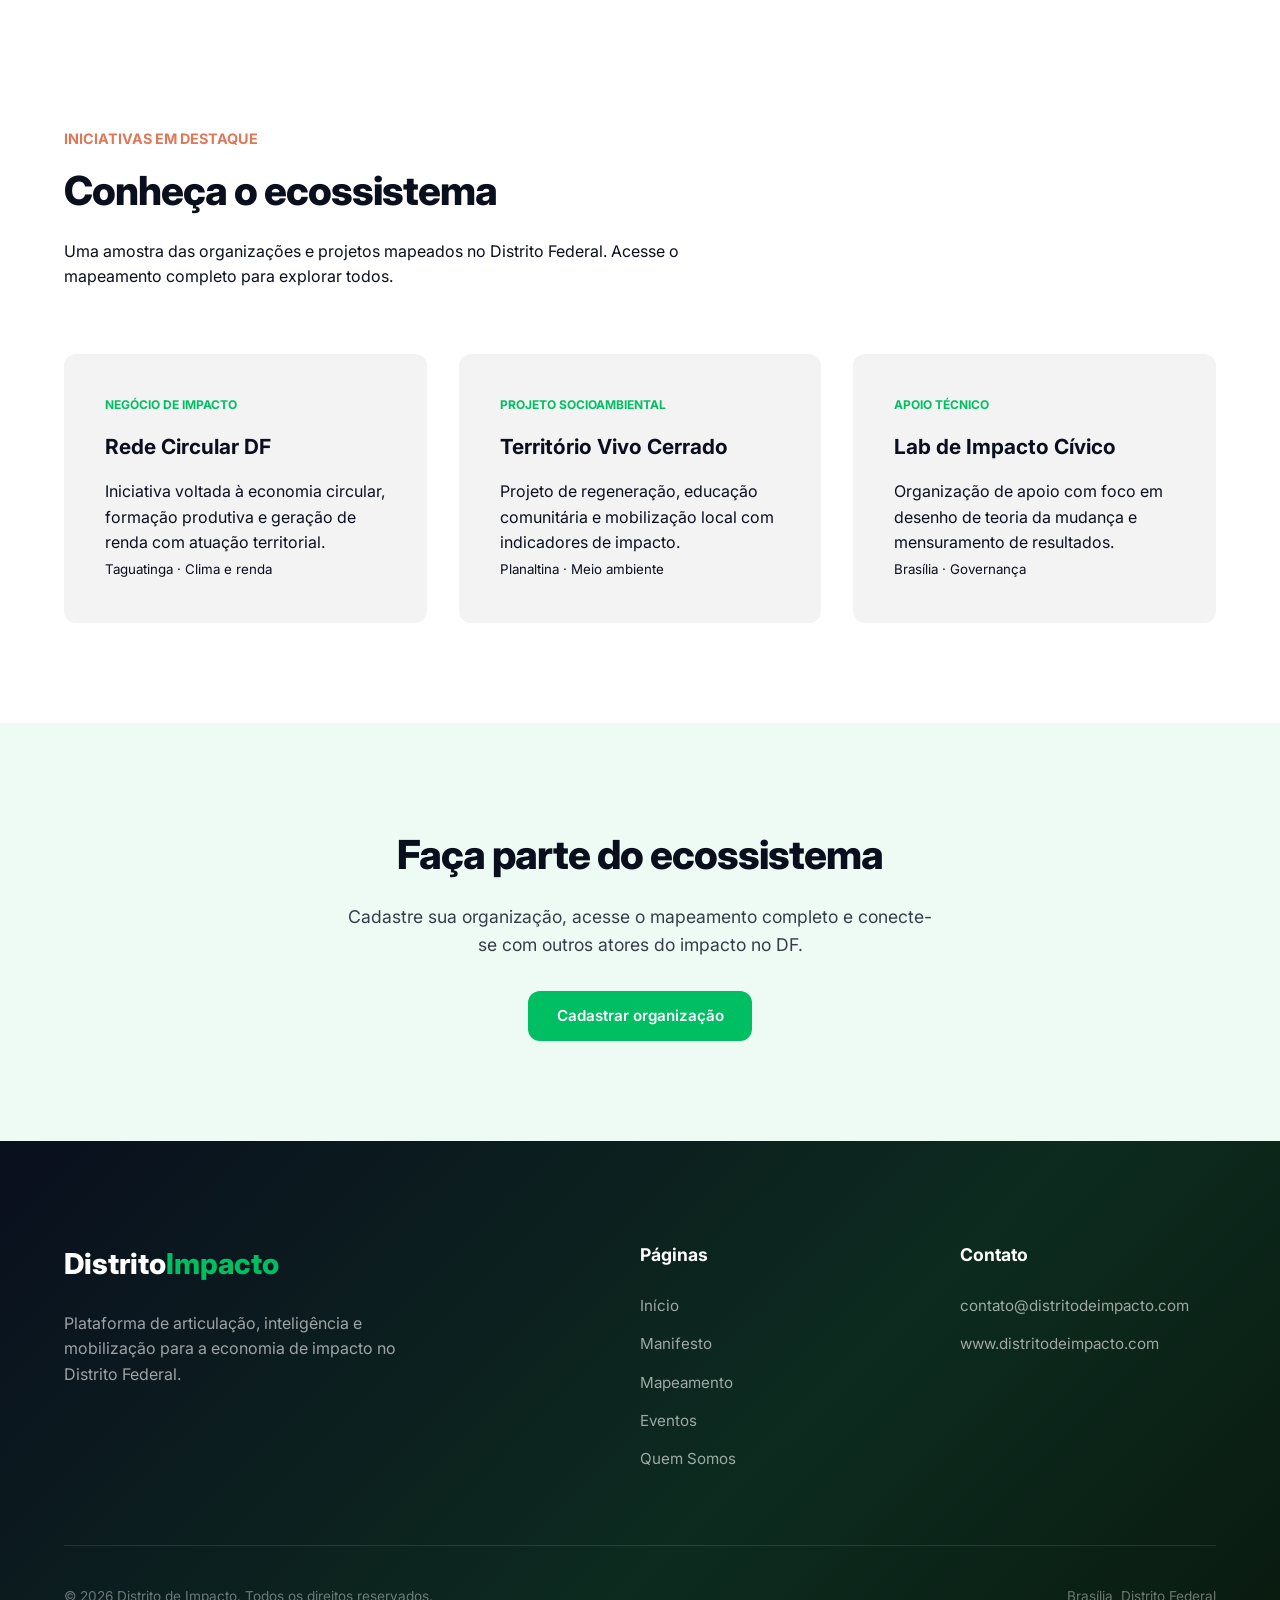
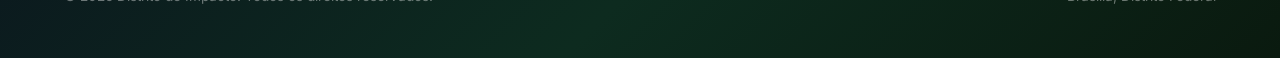
==== commit 0bffc650: "style: forçar cache-bust do CSS para novo gradiente" ====
--- a/index.html
+++ b/index.html
@@ -8,7 +8,7 @@
   <link rel="preconnect" href="https://fonts.googleapis.com"/>
   <link rel="preconnect" href="https://fonts.gstatic.com" crossorigin/>
   <link href="https://fonts.googleapis.com/css2?family=Inter:wght@400;500;600;700;800&display=swap" rel="stylesheet"/>
-  <link rel="stylesheet" href="assets/css/style.css"/>
+  <link rel="stylesheet" href="assets/css/style.css?v=2"/>
 </head>
 <body>
   <nav>
--- a/assets/css/style.css
+++ b/assets/css/style.css
@@ -1,26 +1,28 @@
 /* ==========================================================================
-   DISTRITO DE IMPACTO - CSS GLOBAL REVISADO
-   Foco em UX, Responsividade e Design Robusto
+  DISTRITO DE IMPACTO - CSS GLOBAL REVISADO
+  Foco em UX, Responsividade e Design Robusto
 ========================================================================== */
-
 :root {
   /* Cores Principais */
   --color-primary: #00BF63;
   --color-accent: #DD7958;
-  
+
   /* Cores Secundárias / Neutras */
   --color-surface-soft: #EEFAF4;
   --color-surface-muted: #F4F3F3;
   --color-detail: #D7D69F;
-  --color-dark: #2D2D2D;
+  --color-dark: #0a0f1e;
   --color-white: #FFFFFF;
-  
+
   /* Tipografia e Layout */
   --font-main: 'Inter', sans-serif;
   --radius: 12px;
   --shadow: 0 4px 20px rgba(45, 45, 45, 0.08);
   --transition: all 0.3s cubic-bezier(0.4, 0, 0.2, 1);
   --container-width: 1200px;
+
+  /* Hero gradient */
+  --hero-bg: linear-gradient(135deg, #0a0f1e 0%, #0d2b1f 60%, #0a1a0f 100%);
 }
 
 /* 1. Reset e Base */
@@ -102,13 +104,13 @@
 /* 3. Navegação */
 nav {
   height: 80px;
-  background-color: var(--color-dark);
+  background: var(--hero-bg);
   display: flex;
   align-items: center;
   position: sticky;
   top: 0;
   z-index: 1000;
-  box-shadow: 0 2px 10px rgba(0,0,0,0.1);
+  box-shadow: 0 2px 20px rgba(0,0,0,0.3);
 }
 
 .nav-container {
@@ -169,16 +171,31 @@
 
 /* 4. Hero Section */
 .hero {
-  background-color: var(--color-dark);
+  background: var(--hero-bg);
   color: var(--color-white);
   padding: 80px 0 80px;
   min-height: 70vh;
   display: flex;
   align-items: center;
+  position: relative;
+  overflow: hidden;
+}
+
+.hero::before {
+  content: '';
+  position: absolute;
+  top: -50%;
+  right: -10%;
+  width: 600px;
+  height: 600px;
+  background: radial-gradient(circle, rgba(0, 191, 99, 0.08) 0%, transparent 70%);
+  pointer-events: none;
 }
 
 .hero-inner {
   max-width: 800px;
+  position: relative;
+  z-index: 1;
 }
 
 .hero-tag {
@@ -331,7 +348,7 @@
 
 /* 7. Footer */
 footer {
-  background-color: var(--color-dark);
+  background: var(--hero-bg);
   color: var(--color-white);
   padding: 100px 0 50px;
 }
@@ -391,7 +408,6 @@
   .stats-grid {
     grid-template-columns: repeat(2, 1fr);
   }
-  
   .footer-top {
     grid-template-columns: 1fr 1fr;
   }
@@ -401,48 +417,38 @@
   nav .nav-links {
     display: none;
   }
-  
   .nav-menu-btn {
     display: block;
   }
-  
   .hero {
     padding-top: 60px;
     text-align: center;
     min-height: 60vh;
   }
-  
   .hero-inner {
     margin: 0 auto;
   }
-  
   .hero-btns {
     flex-direction: column;
     align-items: center;
   }
-  
   .btn {
     width: 100%;
     max-width: 300px;
   }
-  
   .stats-grid {
     grid-template-columns: 1fr;
   }
-  
   section {
     padding: 60px 0;
   }
-  
   .cards-grid {
     grid-template-columns: 1fr;
   }
-  
   .footer-top {
     grid-template-columns: 1fr;
     gap: 3rem;
   }
-  
   .footer-bottom {
     flex-direction: column;
     text-align: center;
@@ -454,11 +460,9 @@
   .section-title {
     font-size: 2rem;
   }
-  
   .section-cta h2 {
     font-size: 2rem;
   }
-  
   .card {
     padding: 1.5rem;
   }
